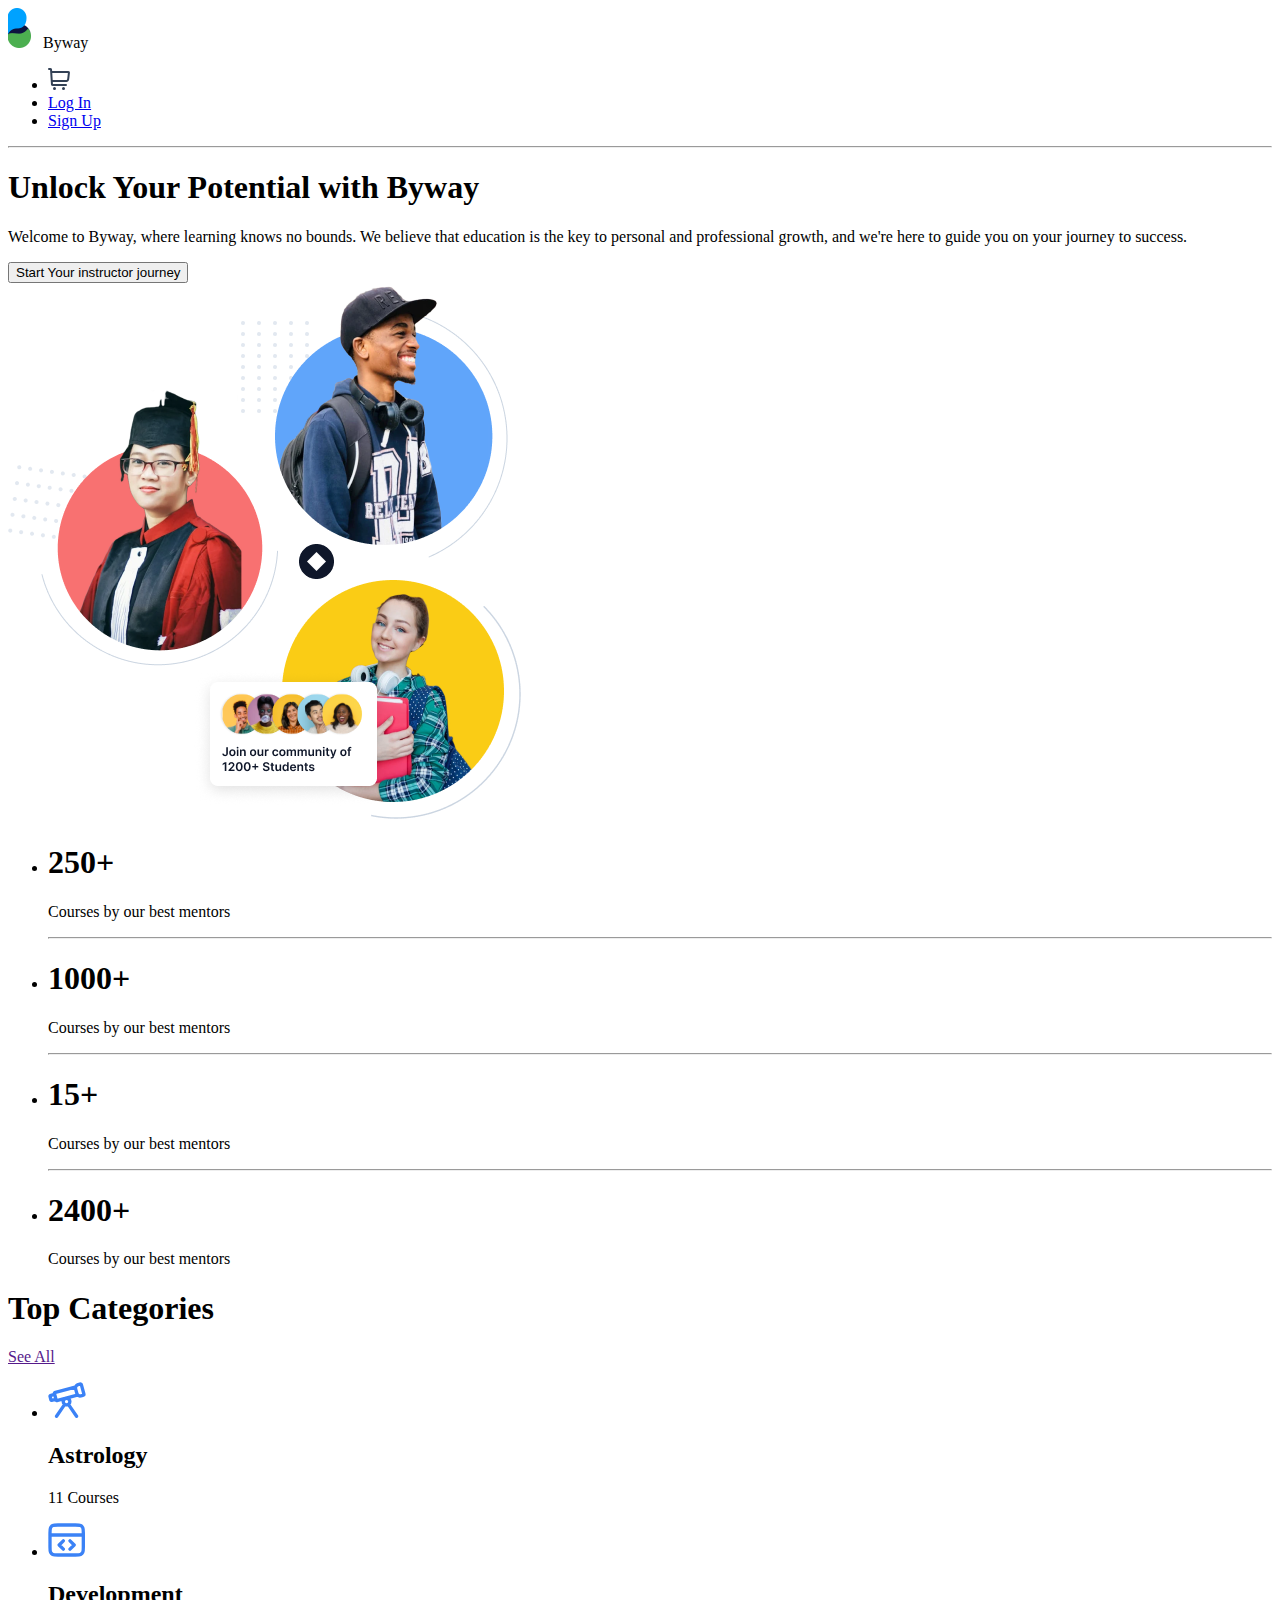
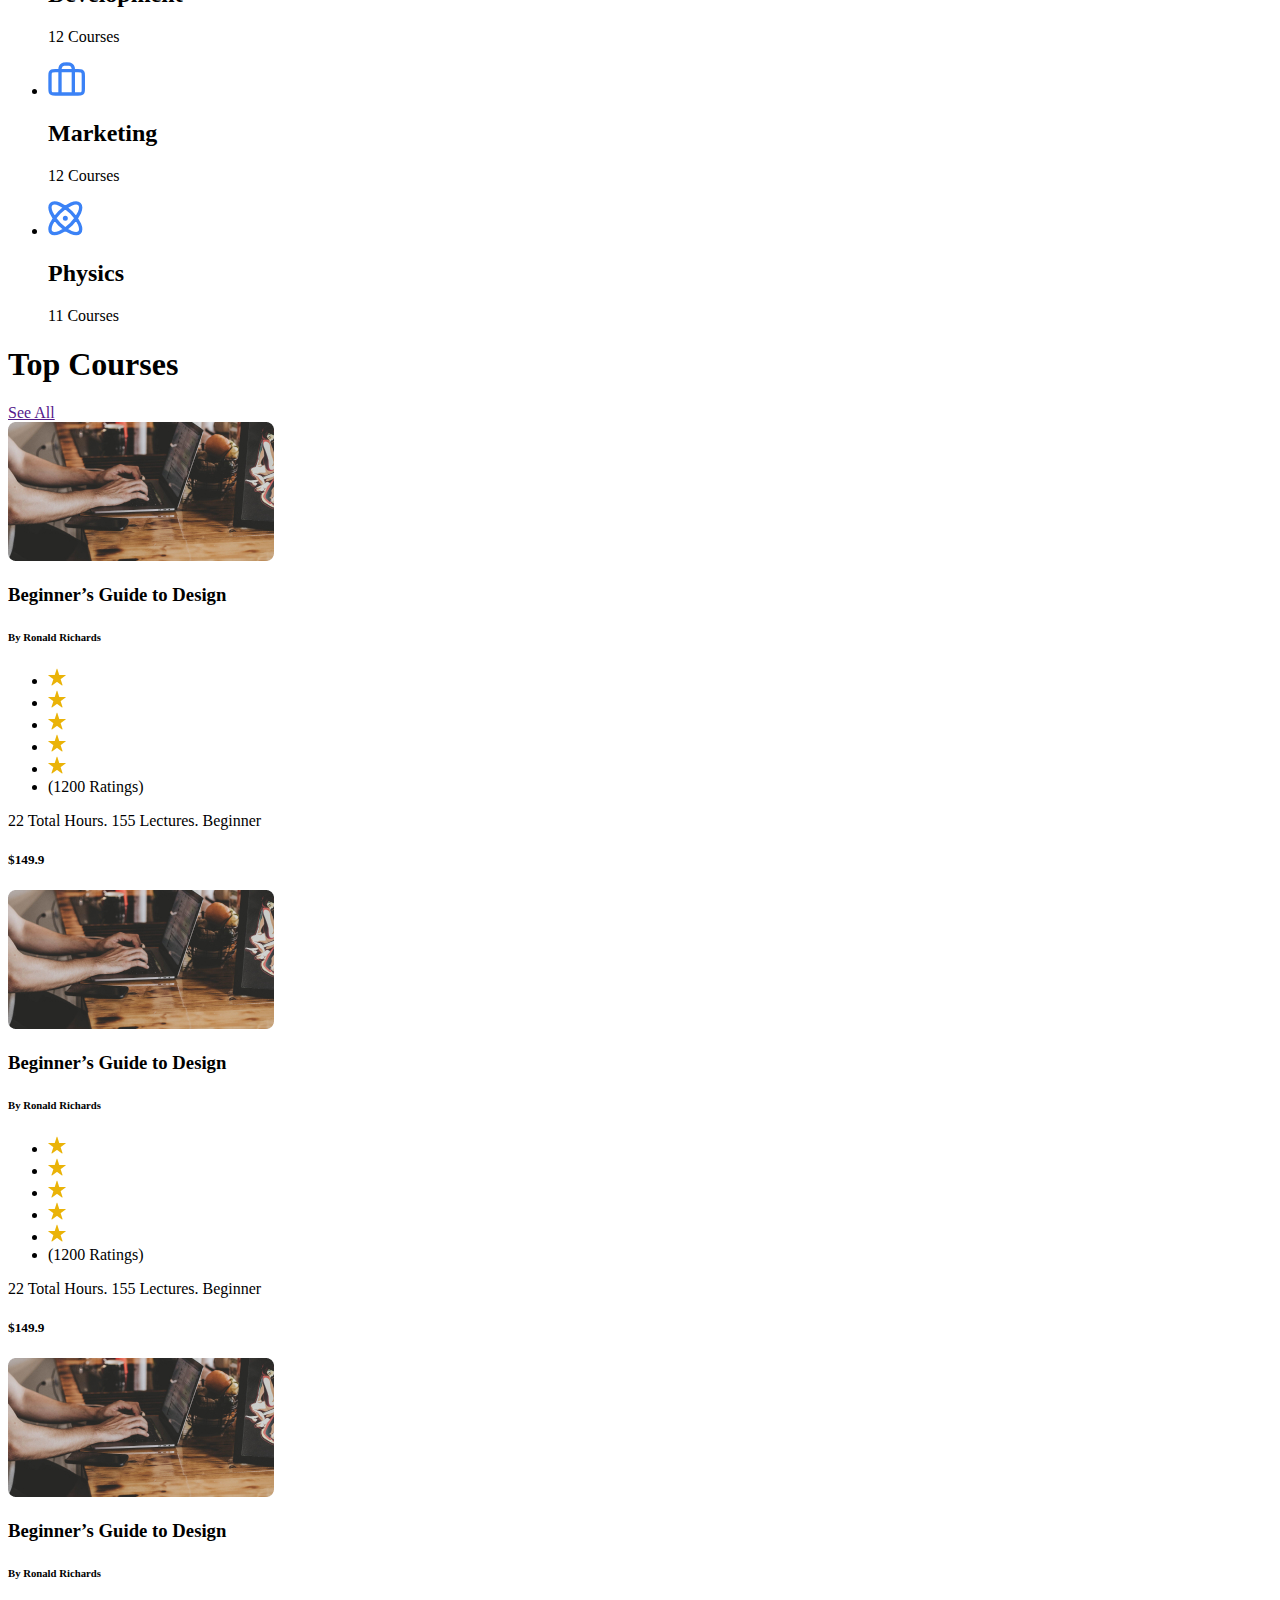
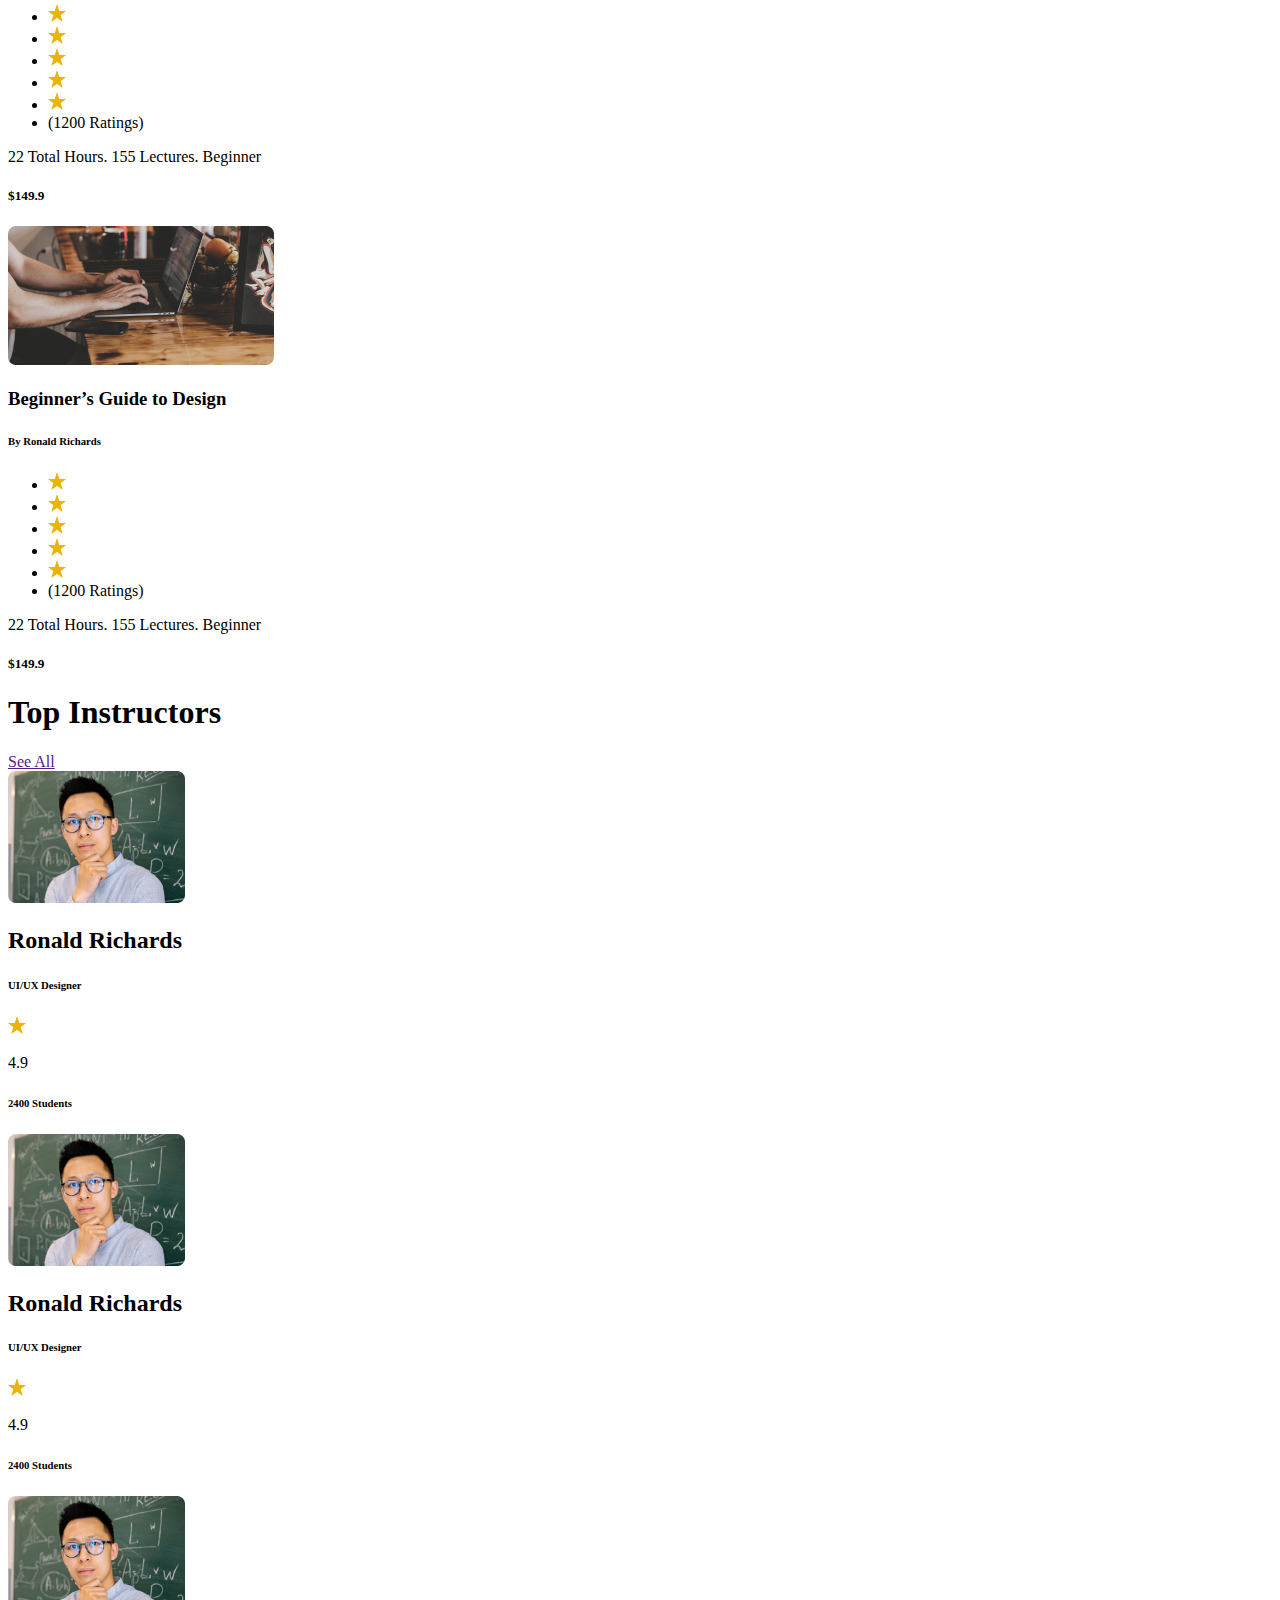
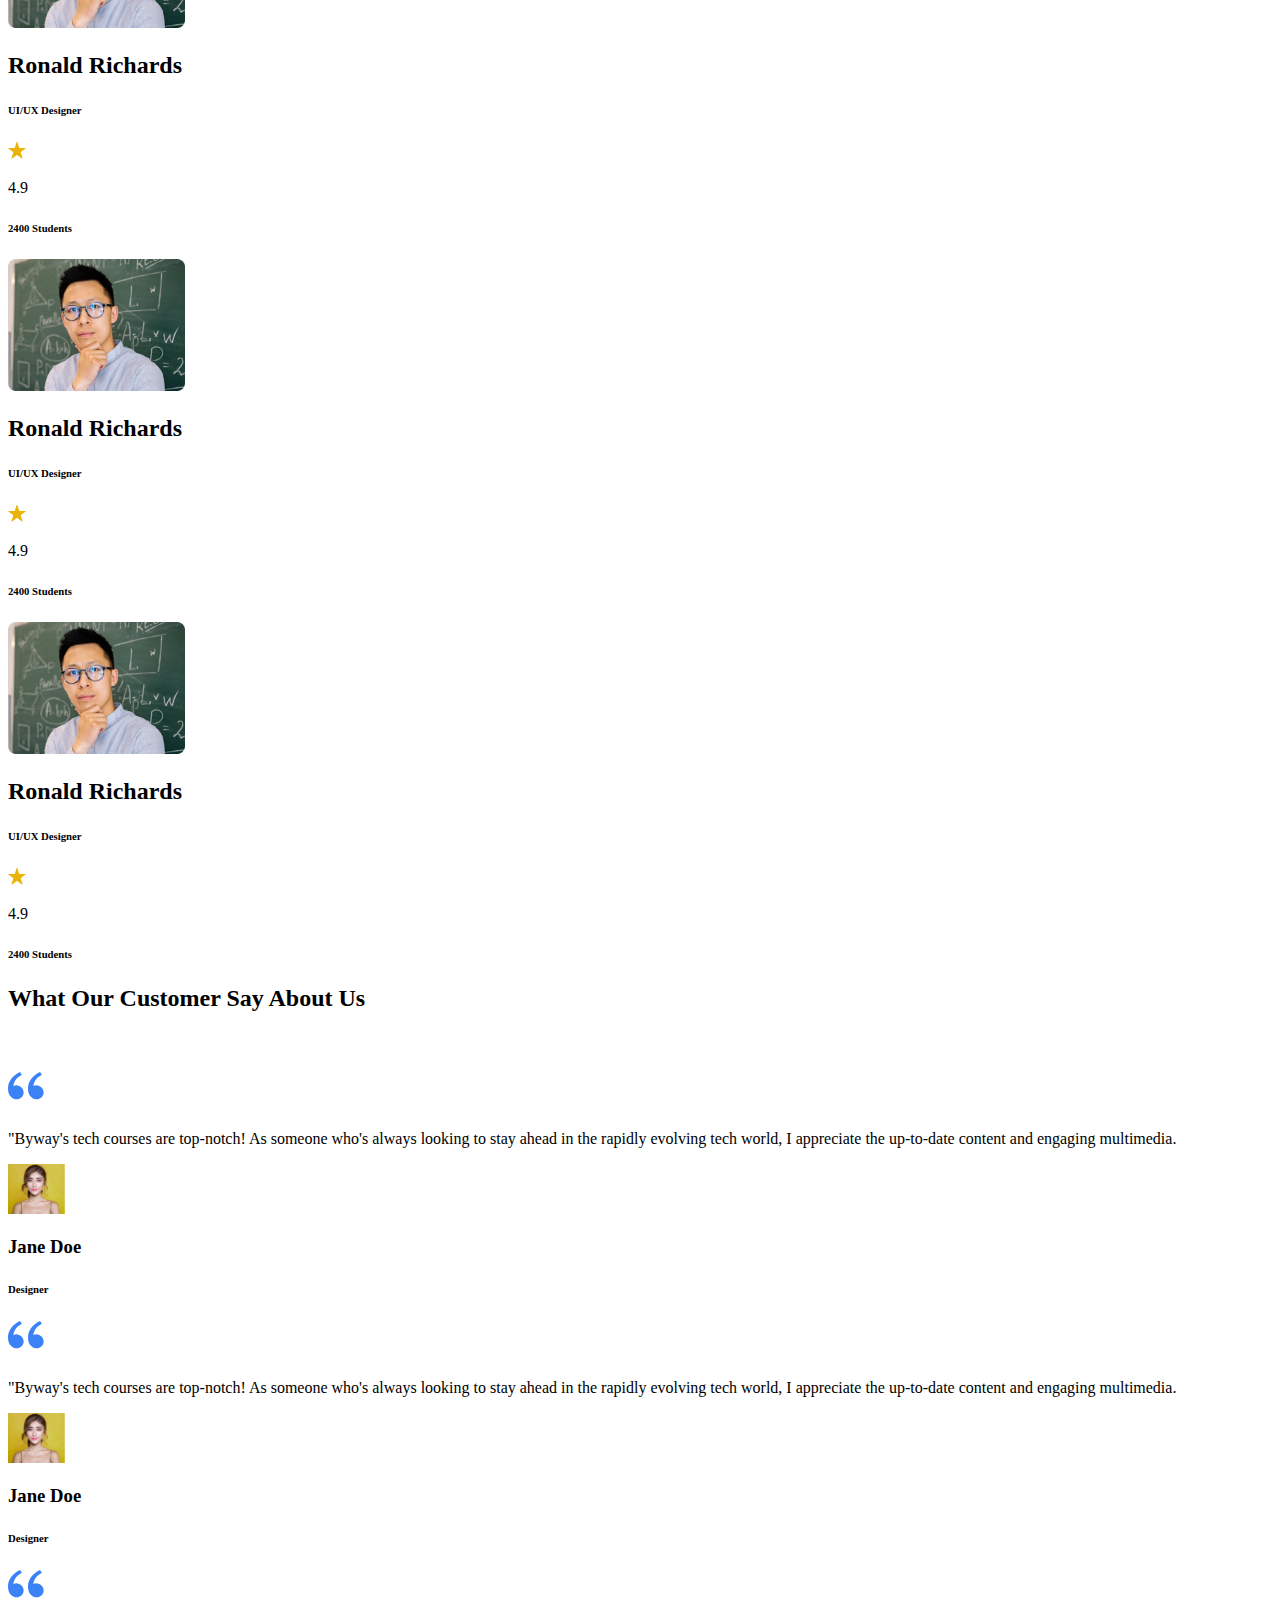
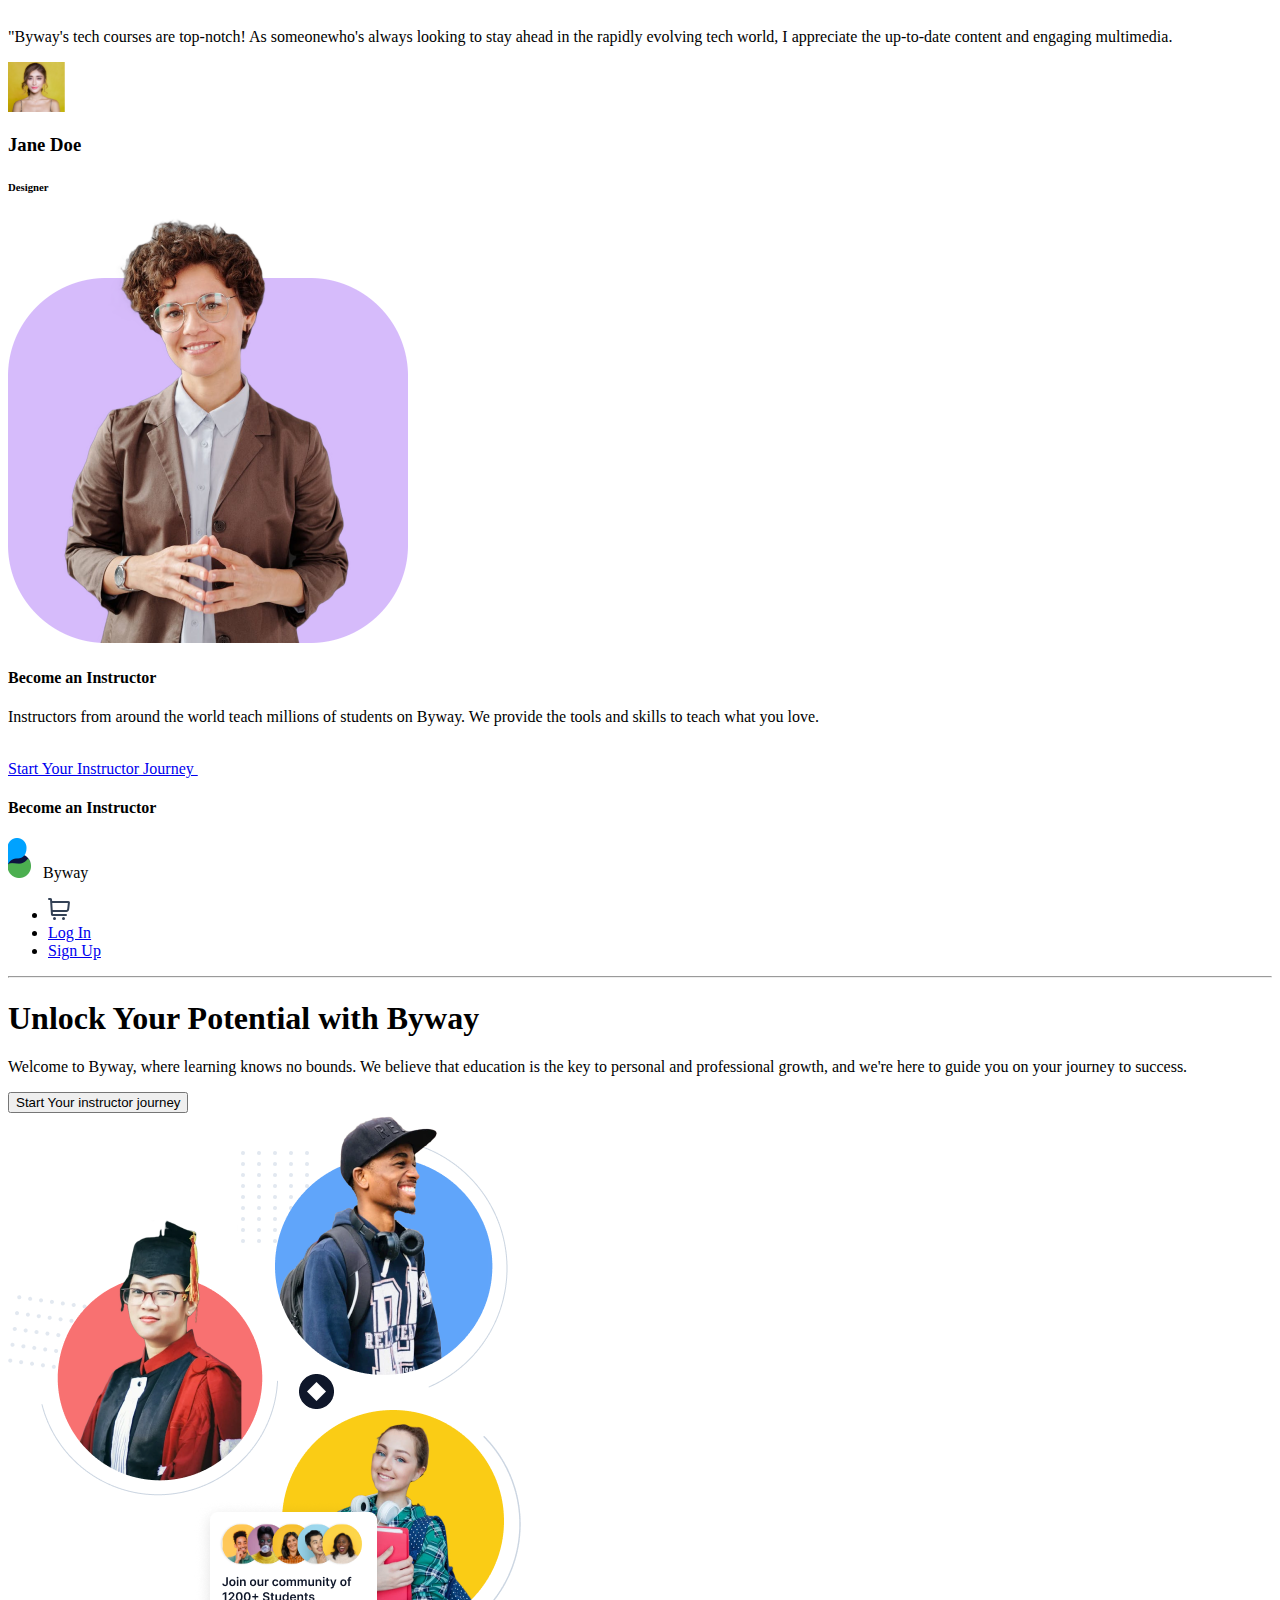
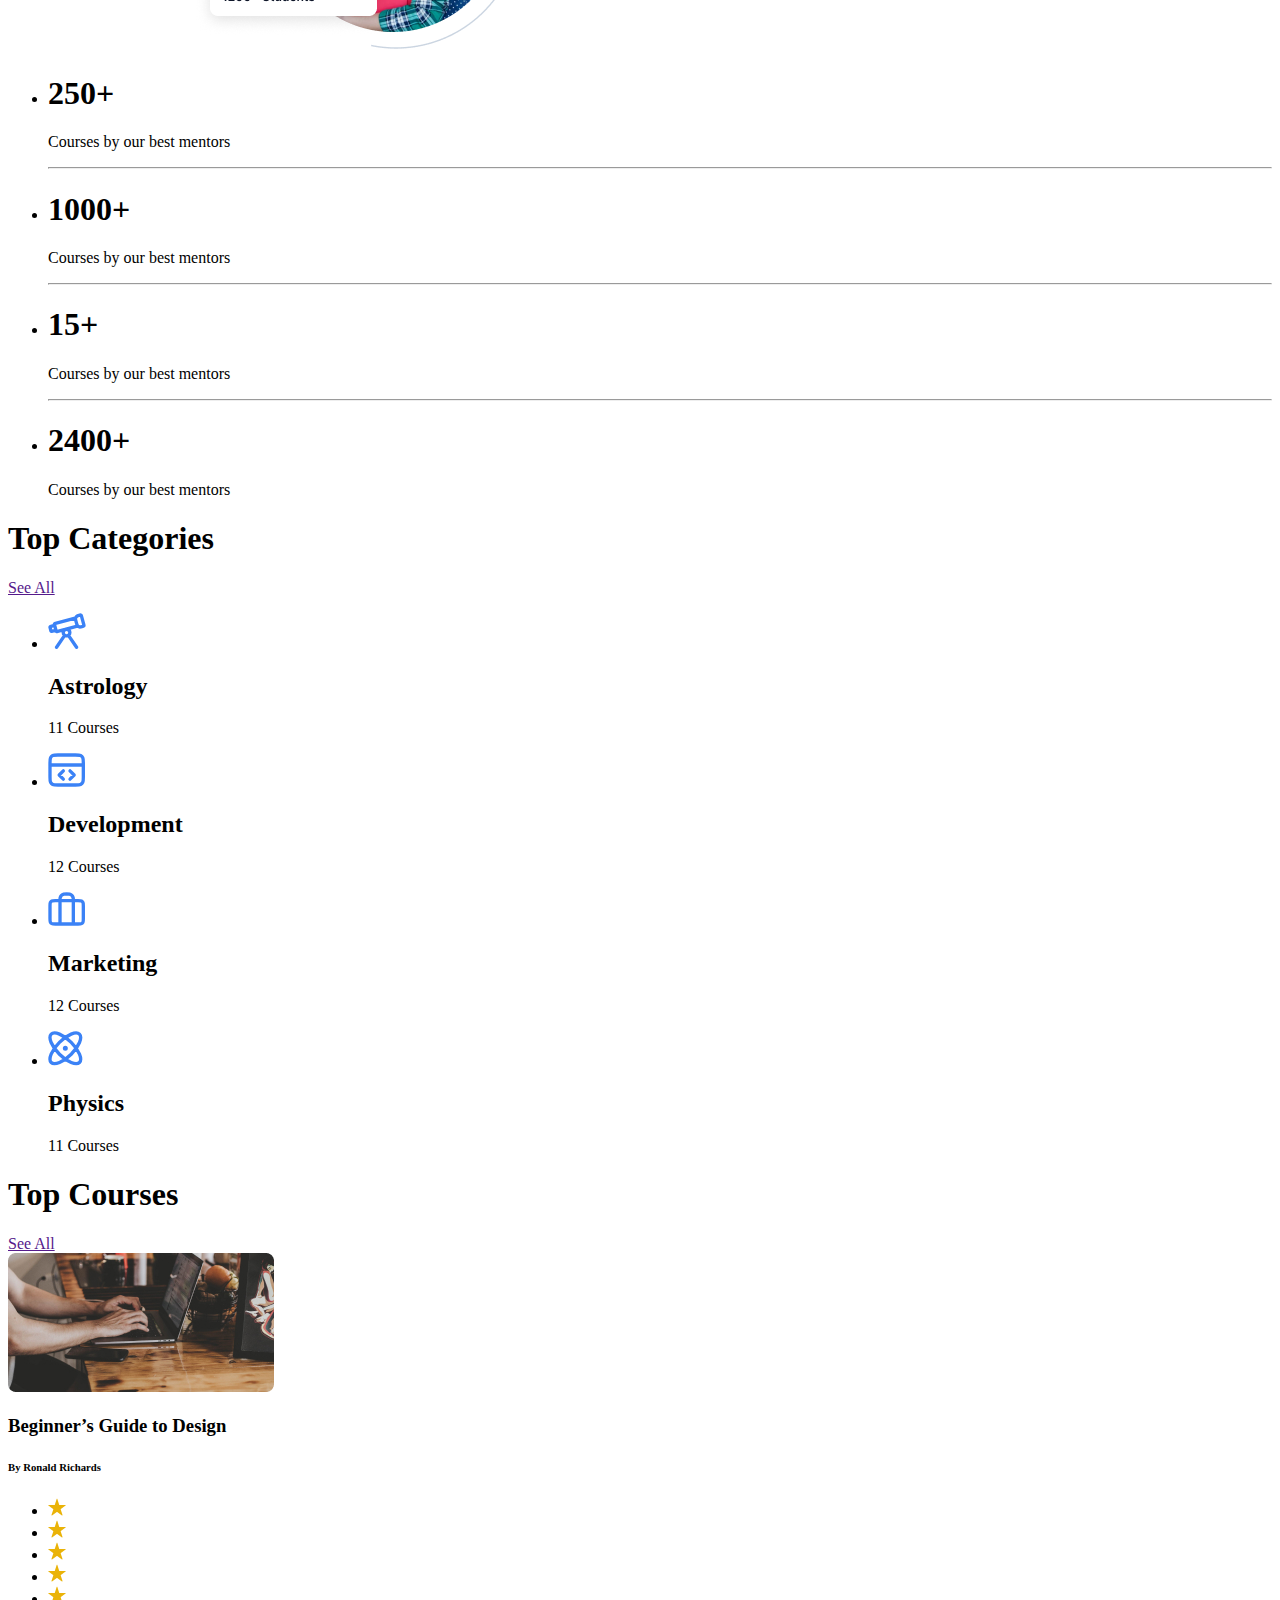
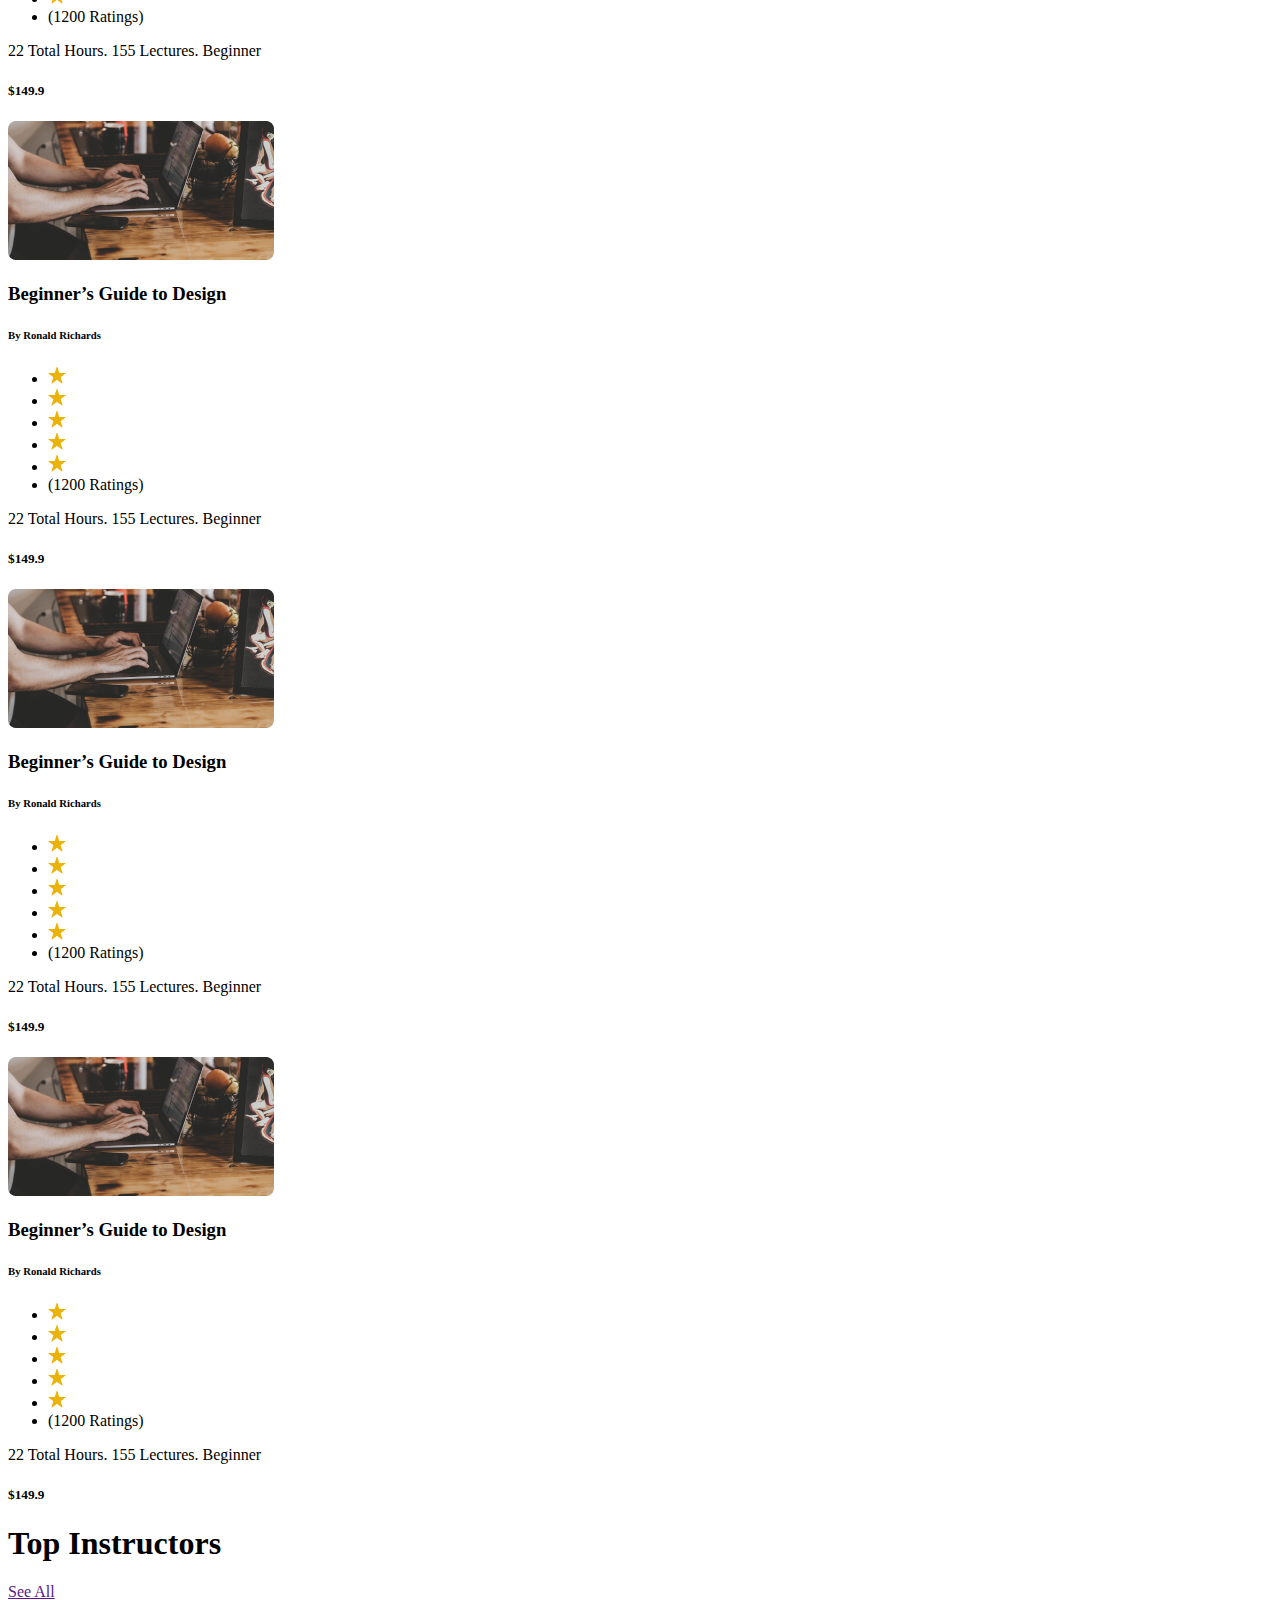
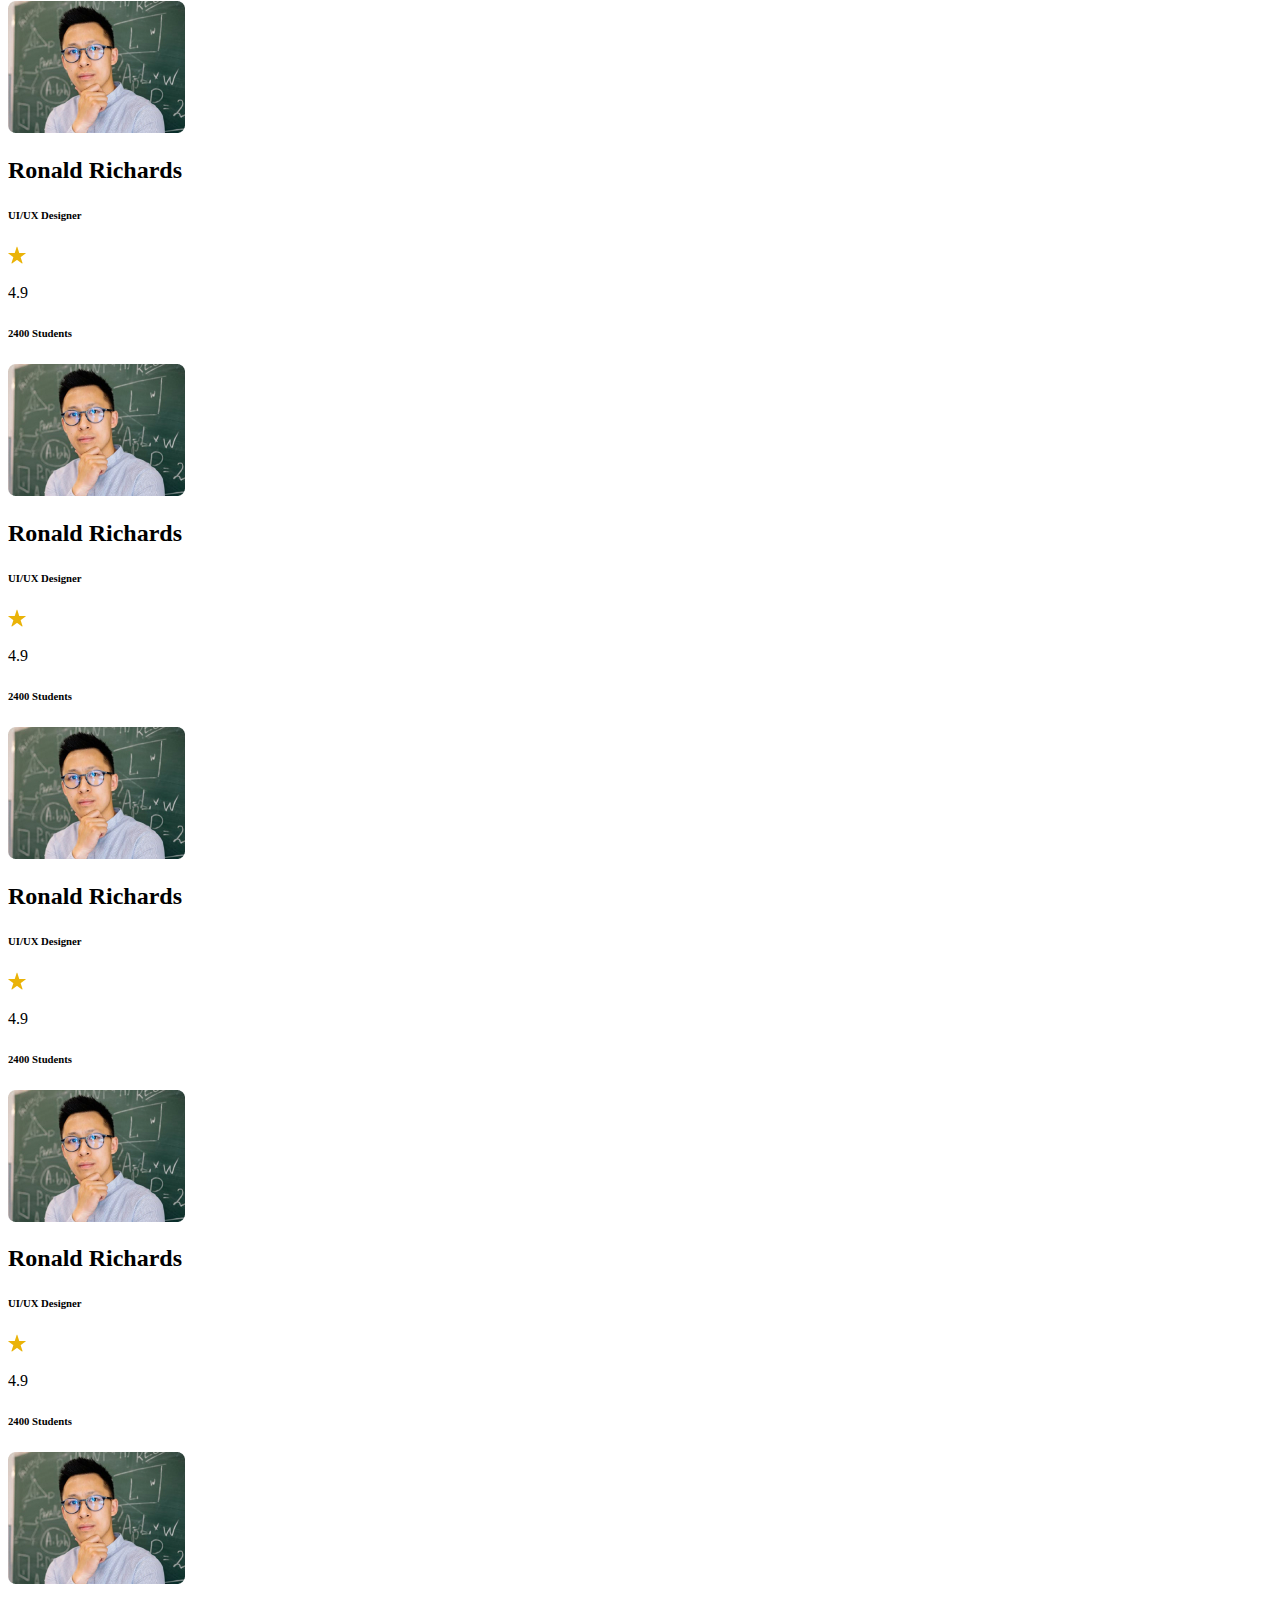
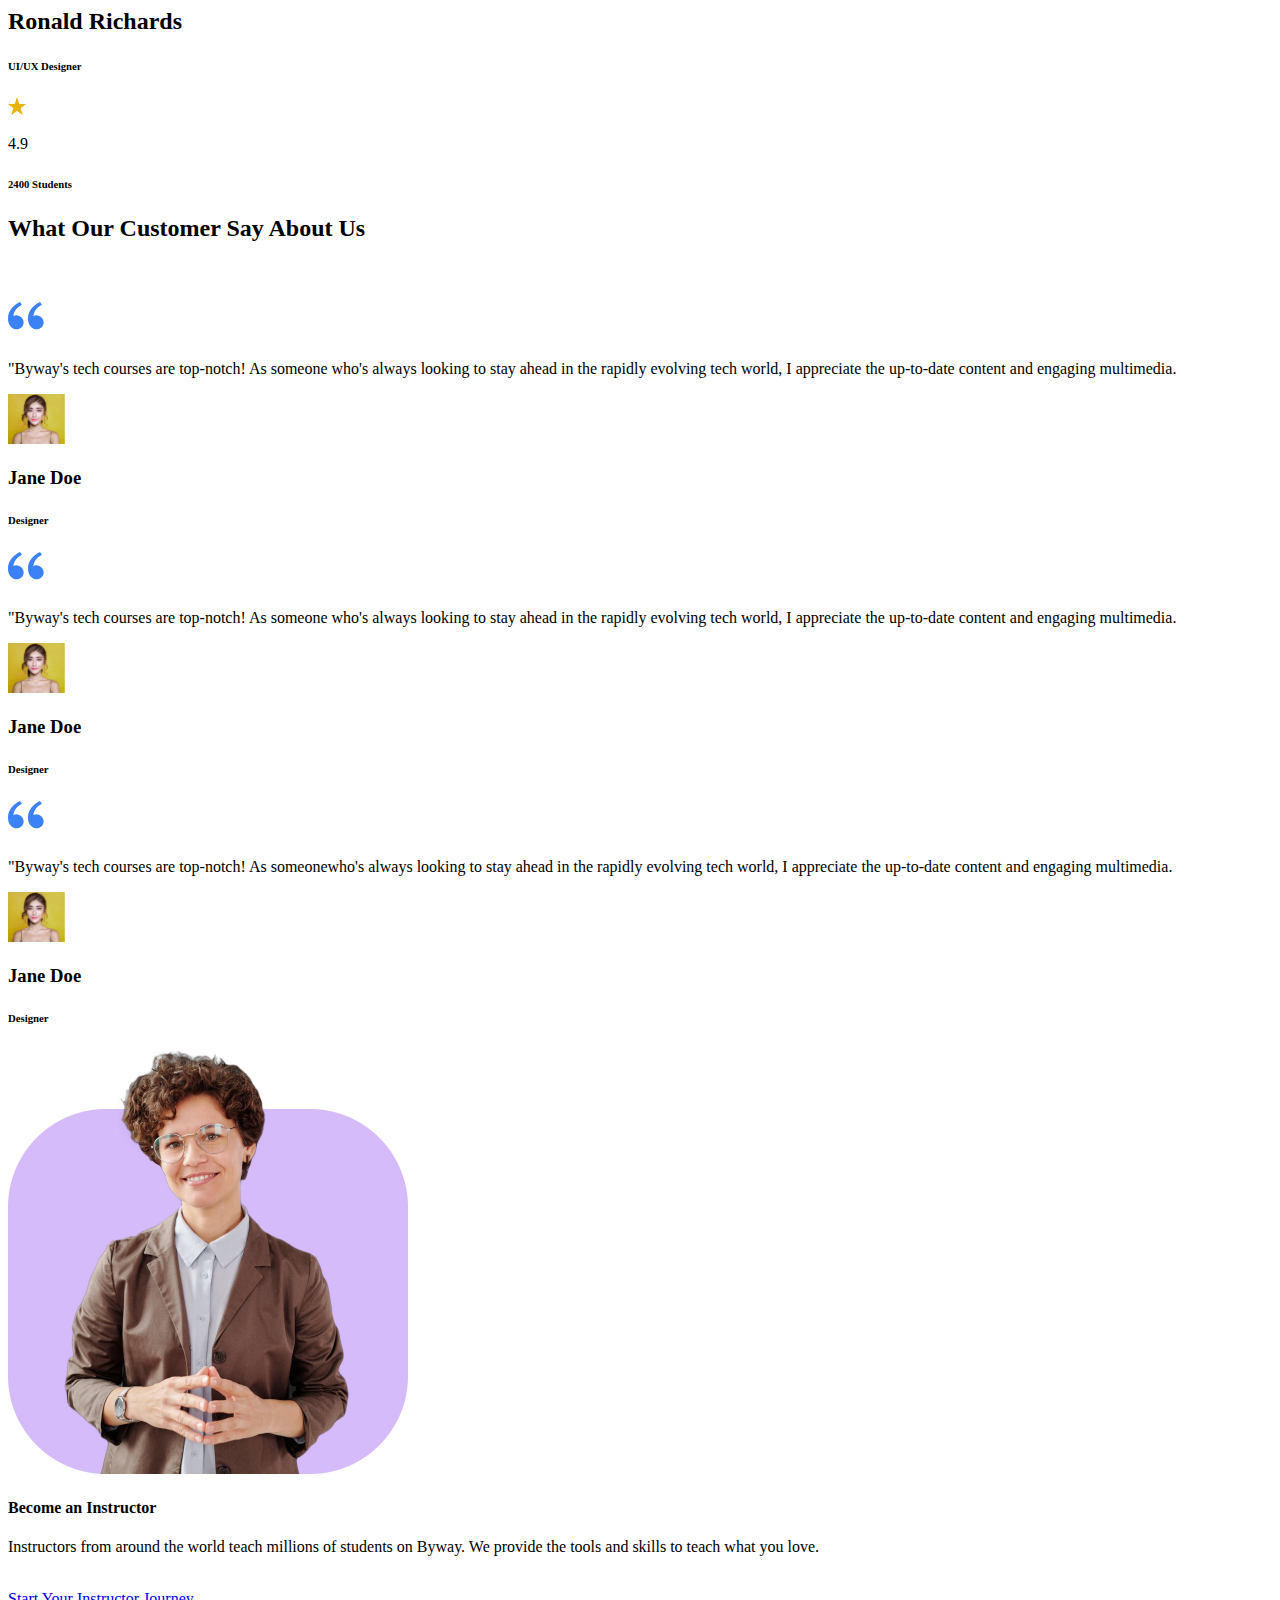
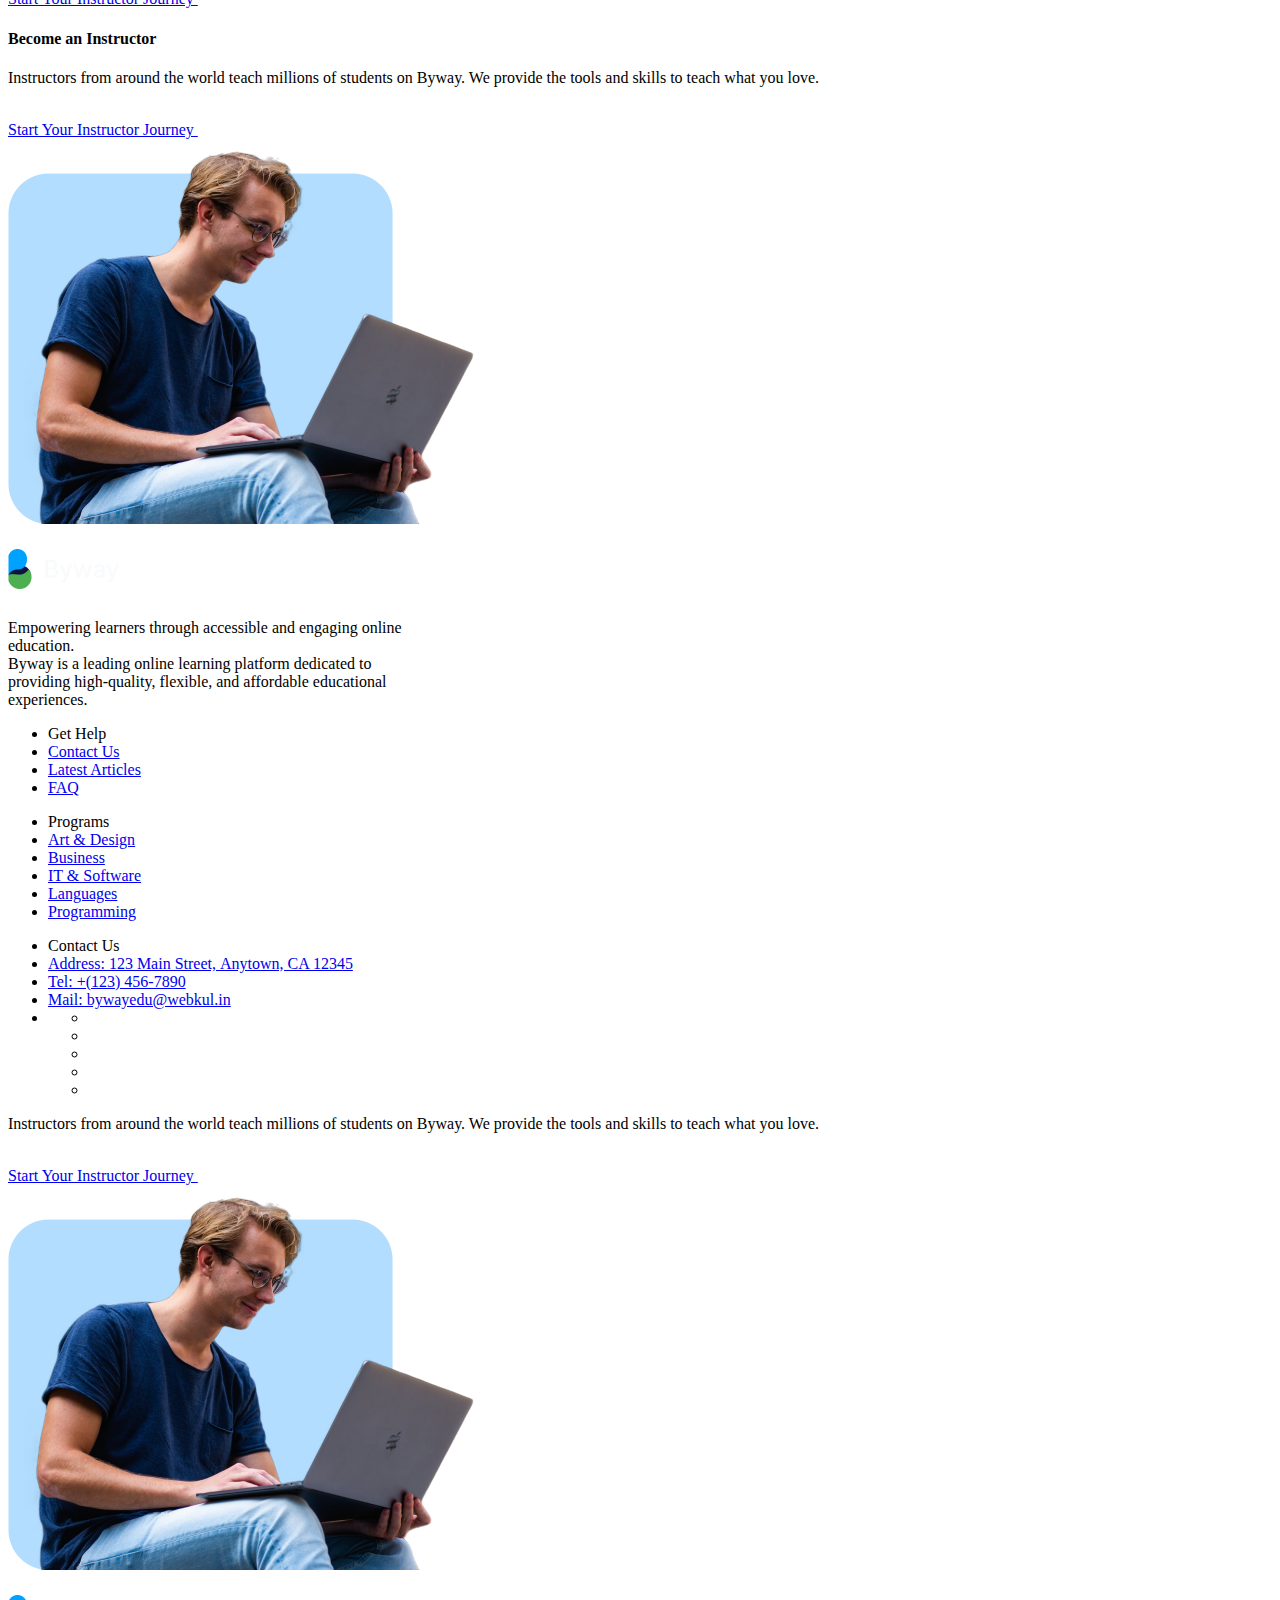
==== index.html @ 51221b6f "Project Created" ====
<!DOCTYPE html>
<html lang="en">
  <head>
    <meta charset="UTF-8" />
    <meta http-equiv="X-UA-Compatible" content="IE=edge" />
    <meta name="viewport" content="width=device-width, initial-scale=1.0" />
    <title>Byway</title>
    <link rel="stylesheet" href="css/style.css" />
    <link rel="stylesheet" href="stylesheet.css" />
    <link rel="icon" href="./images/logo.svg">
  </head>
  <body>
    <section id="main">
        <header id="header">
            <section class="wrapper">
                <div>
                    <div class="left">
                        <a href="#"><img src="images/logo.svg" alt="Logo"/></a>
                        <span>
                            Byway
                        </span>
                    </div>
                    <nav>
                        <ul>
                          <li><img src="images/cart.svg" alt="cart" /></li>
                          <li><a href="#">Log In</a></li>
                          <li><a href="#">Sign Up</a></li>
                        </ul>
                    </nav>
                </div>
            </section>
        </header>
        <hr class="line">
        <section id="spotlight">
            <div class="wrapper">
                <div class="spotlight-content">
                    <div class="spotlight-left">
                        <h1>Unlock Your Potential with Byway</h1>
                        <p>Welcome to Byway, where learning knows no bounds. We believe that education is the key to
                            personal and professional growth, and we're here to guide you on your journey to success.
                        </p>
                        <button class="spt-btn">Start Your instructor journey</button>
                    </div>
                    <div class="spotlight-right">
                        <div class="img-container">
                            <img src="images/spotlight.png" alt="image" />
                        </div>
                    </div>
                </div>
            </div>
        </section>
        <section id="status">
          <div class="status-content">
            <ul>
                <li>
                  <h1>250+</h1>
                  <p>Courses by our best mentors</p>
                </li>
                <hr class="statusline">
                <li>
                  <h1>1000+</h1>
                  <p>Courses by our best mentors</p>
                </li>
                <hr class="statusline">
                <li>
                  <h1>15+</h1>
                  <p>Courses by our best mentors</p>
                </li>
                <hr class="statusline">
                <li>
                  <h1>2400+</h1>
                  <p>Courses by our best mentors</p>
                </li>
              </ul>
          </div>
        </section>
        <section id="middle">
          <section class="wrapper">
            <div class="one">
              <h1>Top Categories</h1>
              <a href="">See All</a>
            </div>
            <div class="two">
              <ul>

                <li><img src="images/astrology.svg" alt="" /></li>
                <h2>Astrology</h2>
                <p>11 Courses</p>
              </ul>
              <ul>
                <li><img src="images/devlopment.svg" alt="" /></li>
                <h2>Development</h2>
                <p>12 Courses</p>
              </ul>
              <ul>
                <li><img src="images/marketing.svg" alt="" /></li>
                <h2>Marketing</h2>
                <p>12 Courses</p>
              </ul>
              <ul>
                <li><img src="images/physics.svg" alt="" /></li>
                <h2>Physics</h2>
                <p>11 Courses</p>
              </ul>
            </div>
          </section>
        </section>
        <section id="Courses">
          <section class="wrapper">
            <div class="one">
              <h1>Top Courses</h1>
              <a href="">See All</a>
            </div>
            <div class="container">
              <div class="box">
                <img src="images/bg.jpg" alt="" />
                <h3>Beginner’s Guide to Design</h3>
                <h6>By Ronald Richards</h6>
                <ul>
                  <li><img src="images/star.svg" alt="" /></li>
                  <li><img src="images/star.svg" alt="" /></li>
                  <li><img src="images/star.svg" alt="" /></li>
                  <li><img src="images/star.svg" alt="" /></li>
                  <li><img src="images/star.svg" alt="" /></li>
                  <li class="li-text">(1200 Ratings)</li>
                </ul>
                <p>22 Total Hours. 155 Lectures. Beginner</p>
                <h5>$149.9</h5>
              </div>
              <div class="box">
                <img src="images/bg.jpg" alt="" />
                <h3>Beginner’s Guide to Design</h3>
                <h6>By Ronald Richards</h6>
                <ul>
                  <li><img src="images/star.svg" alt="" /></li>
                  <li><img src="images/star.svg" alt="" /></li>
                  <li><img src="images/star.svg" alt="" /></li>
                  <li><img src="images/star.svg" alt="" /></li>
                  <li><img src="images/star.svg" alt="" /></li>
                  <li class="li-text">(1200 Ratings)</li>
                </ul>
                <p>22 Total Hours. 155 Lectures. Beginner</p>
                <h5>$149.9</h5>
              </div>
              <div class="box">
                <img src="images/bg.jpg" alt="" />
                <h3>Beginner’s Guide to Design</h3>
                <h6>By Ronald Richards</h6>
                <ul>
                  <li><img src="images/star.svg" alt="" /></li>
                  <li><img src="images/star.svg" alt="" /></li>
                  <li><img src="images/star.svg" alt="" /></li>
                  <li><img src="images/star.svg" alt="" /></li>
                  <li><img src="images/star.svg" alt="" /></li>
                  <li class="li-text">(1200 Ratings)</li>
                </ul>
                <p>22 Total Hours. 155 Lectures. Beginner</p>
                <h5>$149.9</h5>
              </div>
              <div class="box">
                <img src="images/bg.jpg" alt="" />
                <h3>Beginner’s Guide to Design</h3>
                <h6>By Ronald Richards</h6>
                <ul>
                  <li><img src="images/star.svg" alt="" /></li>
                  <li><img src="images/star.svg" alt="" /></li>
                  <li><img src="images/star.svg" alt="" /></li>
                  <li><img src="images/star.svg" alt="" /></li>
                  <li><img src="images/star.svg" alt="" /></li>
                  <li class="li-text">(1200 Ratings)</li>
                </ul>
                <p>22 Total Hours. 155 Lectures. Beginner</p>
                <h5>$149.9</h5>
              </div>
            </div>
          </section>
        </section>
        <section id="Instructors">
          <section class="wrapper">
            <div class="one">
              <h1>Top Instructors</h1>
              <a href="">See All</a>
            </div>
            <div class="container">
              <div class="box">
                <div class="imgbox">
                    <img src="images/model-5.jpg" alt="" />
                </div>
                <h2>Ronald Richards</h2>
                <h6>UI/UX Designer</h6>
                <span></span>
                <div class="star">
                  <img src="images/star.svg" alt="Star" />
                  <p>4.9</p>
                  <h6>2400 Students</h6>
                </div>
              </div>
              <div class="box">
                <div class="imgbox">
                    <img src="images/model-5.jpg" alt="" />
                </div>
                <h2>Ronald Richards</h2>
                <h6>UI/UX Designer</h6>
                <span></span>
                <div class="star">
                  <img src="images/star.svg" alt="Star" />
                  <p>4.9</p>
                  <h6>2400 Students</h6>
                </div>
              </div>
              <div class="box">
                <div class="imgbox">
                    <img src="images/model-5.jpg" alt="" />
                </div>
                <h2>Ronald Richards</h2>
                <h6>UI/UX Designer</h6>
                <span></span>
                <div class="star">
                  <img src="images/star.svg" alt="Star" />
                  <p>4.9</p>
                  <h6>2400 Students</h6>
                </div>
              </div>
              <div class="box">
                <div class="imgbox">
                    <img src="images/model-5.jpg" alt="" />
                </div>
                <h2>Ronald Richards</h2>
                <h6>UI/UX Designer</h6>
                <span></span>
                <div class="star">
                  <img src="images/star.svg" alt="Star" />
                  <p>4.9</p>
                  <h6>2400 Students</h6>
                </div>
              </div>
              <div class="box">
                <div class="imgbox">
                    <img src="images/model-5.jpg" alt="" />
                </div>
                <h2>Ronald Richards</h2>
                <h6>UI/UX Designer</h6>
                <span></span>
                <div class="star">
                  <img src="images/star.svg" alt="Star" />
                  <p>4.9</p>
                  <h6>2400 Students</h6>
                </div>
              </div>
            </div>
          </section>
        </section>
        <section id="Customer">
            <section class="wrapper">
                    <div class="top">
                    <div class="left">
                      <h2>
                        What Our Customer Say
                        About Us
                      </h2>
                    </div>
                    <div class="right">
                      <a href="#"><img src="images/short-arrow-left.svg" alt="" /></a>
                      <a href="#"
                        ><img class="left" src="images/short-arrow-right.svg" alt=""
                      /></a>
                    </div>
                  </div>
                  <div class="container">
                    <div class="box">
                      <h1><img src="images/quotes.svg" alt="" /></h1>
                      <p>
                        "Byway's tech courses are top-notch! As someone who's always
                        looking to stay ahead in the rapidly evolving tech world, I
                        appreciate the up-to-date content and engaging multimedia.
                      </p>
                      <div class="classbox">
                        <div class="img_container">
                            <img src="images/span-7.svg" alt="" />
                          </div>
                          <h3>Jane Doe</h3>
                          <h6>Designer</h6>
                      </div>
                    </div>
                    <div class="box">
                      <h1><img src="images/quotes.svg" alt="" /></h1>
                      <p>
                        "Byway's tech courses are top-notch! As someone who's always
                        looking to stay ahead in the rapidly evolving tech world, I
                        appreciate the up-to-date content and engaging multimedia.
                      </p>
                      <div class="classbox">
                        <div class="img_container">
                            <img src="images/span-7.svg" alt="" />
                          </div>
                          <h3>Jane Doe</h3>
                          <h6>Designer</h6>
                      </div>
                    </div>
                    <div class="box">
                      <h1><img src="images/quotes.svg" alt="" /></h1>
                      <p>
                        "Byway's tech courses are top-notch! As someonewho's always
                        looking to stay ahead in the rapidly evolving tech world, I
                        appreciate the up-to-date content and engaging multimedia.
                      </p>
                      <div class="classbox">
                        <div class="img_container">
                            <img src="images/span-7.svg" alt="" />
                          </div>
                          <h3>Jane Doe</h3>
                          <h6>Designer</h6>
                      </div>
                    </div>
                  </div>
                </section>
        </section>
        <section id="last">
          <secction class="wrapper">
            <div class="container">
              <div class="left">
                <div class="img-container">
                  <img src="images/image 10.png" alt="" />
                </div>
                <div class="box-2">
                  <h4>Become an Instructor</h4>
                  <p>
                    Instructors from around the world teach millions of students
                    on Byway. We provide the tools and skills to teach what you
                    love.
                  </p>
                  <br />
                  <a href="#"
                    >Start Your Instructor Journey
                    <img class="img" src="images/arrow-right.svg" alt=""
                  /></a>
                </div>
              </div>
              <div class="right">
                <div class="box-2">
                  <h4>Become an Instructor</h4>
                  <p><!DOCTYPE html>
                    <html lang="en">
                      <head>
                        <meta charset="UTF-8" />
                        <meta http-equiv="X-UA-Compatible" content="IE=edge" />
                        <meta name="viewport" content="width=device-width, initial-scale=1.0" />
                        <title>Byway</title>
                        <link rel="stylesheet" href="css/style.css" />
                        <link rel="stylesheet" href="stylesheet.css" />
                        <link rel="icon" href="./images/logo.svg">
                      </head>
                      <body>
                        <section id="main">
                            <header id="header">
                                <section class="wrapper">
                                    <div>
                                        <div class="left">
                                            <a href="#"><img src="images/logo.svg" alt="Logo"/></a>
                                            <span>
                                                Byway
                                            </span>
                                        </div>
                                        <nav>
                                            <ul>
                                              <li><img src="images/cart.svg" alt="cart" /></li>
                                              <li><a href="#">Log In</a></li>
                                              <li><a href="#">Sign Up</a></li>
                                            </ul>
                                        </nav>
                                    </div>
                                </section>
                            </header>
                            <hr class="line">
                            <section id="spotlight">
                                <div class="wrapper">
                                    <div class="spotlight-content">
                                        <div class="spotlight-left">
                                            <h1>Unlock Your Potential with Byway</h1>
                                            <p>Welcome to Byway, where learning knows no bounds. We believe that education is the key to
                                                personal and professional growth, and we're here to guide you on your journey to success.
                                            </p>
                                            <button class="spt-btn">Start Your instructor journey</button>
                                        </div>
                                        <div class="spotlight-right">
                                            <div class="img-container">
                                                <img src="images/spotlight.png" alt="image" />
                                            </div>
                                        </div>
                                    </div>
                                </div>
                            </section>
                            <section id="status">
                              <div class="status-content">
                                <ul>
                                    <li>
                                      <h1>250+</h1>
                                      <p>Courses by our best mentors</p>
                                    </li>
                                    <hr class="statusline">
                                    <li>
                                      <h1>1000+</h1>
                                      <p>Courses by our best mentors</p>
                                    </li>
                                    <hr class="statusline">
                                    <li>
                                      <h1>15+</h1>
                                      <p>Courses by our best mentors</p>
                                    </li>
                                    <hr class="statusline">
                                    <li>
                                      <h1>2400+</h1>
                                      <p>Courses by our best mentors</p>
                                    </li>
                                  </ul>
                              </div>
                            </section>
                            <section id="middle">
                              <section class="wrapper">
                                <div class="one">
                                  <h1>Top Categories</h1>
                                  <a href="">See All</a>
                                </div>
                                <div class="two">
                                  <ul>
                                    <li><img src="images/astrology.svg" alt="" /></li>
                                    <h2>Astrology</h2>
                                    <p>11 Courses</p>
                                  </ul>
                                  <ul>
                                    <li><img src="images/devlopment.svg" alt="" /></li>
                                    <h2>Development</h2>
                                    <p>12 Courses</p>
                                  </ul>
                                  <ul>
                                    <li><img src="images/marketing.svg" alt="" /></li>
                                    <h2>Marketing</h2>
                                    <p>12 Courses</p>
                                  </ul>
                                  <ul>
                                    <li><img src="images/physics.svg" alt="" /></li>
                                    <h2>Physics</h2>
                                    <p>11 Courses</p>
                                  </ul>
                                </div>
                              </section>
                            </section>
                            <section id="Courses">
                              <section class="wrapper">
                                <div class="one">
                                  <h1>Top Courses</h1>
                                  <a href="">See All</a>
                                </div>
                                <div class="container">
                                  <div class="box">
                                    <img src="images/bg.jpg" alt="" />
                                    <h3>Beginner’s Guide to Design</h3>
                                    <h6>By Ronald Richards</h6>
                                    <ul>
                                      <li><img src="images/star.svg" alt="" /></li>
                                      <li><img src="images/star.svg" alt="" /></li>
                                      <li><img src="images/star.svg" alt="" /></li>
                                      <li><img src="images/star.svg" alt="" /></li>
                                      <li><img src="images/star.svg" alt="" /></li>
                                      <li class="li-text">(1200 Ratings)</li>
                                    </ul>
                                    <p>22 Total Hours. 155 Lectures. Beginner</p>
                                    <h5>$149.9</h5>
                                  </div>
                                  <div class="box">
                                    <img src="images/bg.jpg" alt="" />
                                    <h3>Beginner’s Guide to Design</h3>
                                    <h6>By Ronald Richards</h6>
                                    <ul>
                                      <li><img src="images/star.svg" alt="" /></li>
                                      <li><img src="images/star.svg" alt="" /></li>
                                      <li><img src="images/star.svg" alt="" /></li>
                                      <li><img src="images/star.svg" alt="" /></li>
                                      <li><img src="images/star.svg" alt="" /></li>
                                      <li class="li-text">(1200 Ratings)</li>
                                    </ul>
                                    <p>22 Total Hours. 155 Lectures. Beginner</p>
                                    <h5>$149.9</h5>
                                  </div>
                                  <div class="box">
                                    <img src="images/bg.jpg" alt="" />
                                    <h3>Beginner’s Guide to Design</h3>
                                    <h6>By Ronald Richards</h6>
                                    <ul>
                                      <li><img src="images/star.svg" alt="" /></li>
                                      <li><img src="images/star.svg" alt="" /></li>
                                      <li><img src="images/star.svg" alt="" /></li>
                                      <li><img src="images/star.svg" alt="" /></li>
                                      <li><img src="images/star.svg" alt="" /></li>
                                      <li class="li-text">(1200 Ratings)</li>
                                    </ul>
                                    <p>22 Total Hours. 155 Lectures. Beginner</p>
                                    <h5>$149.9</h5>
                                  </div>
                                  <div class="box">
                                    <img src="images/bg.jpg" alt="" />
                                    <h3>Beginner’s Guide to Design</h3>
                                    <h6>By Ronald Richards</h6>
                                    <ul>
                                      <li><img src="images/star.svg" alt="" /></li>
                                      <li><img src="images/star.svg" alt="" /></li>
                                      <li><img src="images/star.svg" alt="" /></li>
                                      <li><img src="images/star.svg" alt="" /></li>
                                      <li><img src="images/star.svg" alt="" /></li>
                                      <li class="li-text">(1200 Ratings)</li>
                                    </ul>
                                    <p>22 Total Hours. 155 Lectures. Beginner</p>
                                    <h5>$149.9</h5>
                                  </div>
                                </div>
                              </section>
                            </section>
                            <section id="Instructors">
                              <section class="wrapper">
                                <div class="one">
                                  <h1>Top Instructors</h1>
                                  <a href="">See All</a>
                                </div>
                                <div class="container">
                                  <div class="box">
                                    <div class="imgbox">
                                        <img src="images/model-5.jpg" alt="" />
                                    </div>
                                    <h2>Ronald Richards</h2>
                                    <h6>UI/UX Designer</h6>
                                    <span></span>
                                    <div class="star">
                                      <img src="images/star.svg" alt="Star" />
                                      <p>4.9</p>
                                      <h6>2400 Students</h6>
                                    </div>
                                  </div>
                                  <div class="box">
                                    <div class="imgbox">
                                        <img src="images/model-5.jpg" alt="" />
                                    </div>
                                    <h2>Ronald Richards</h2>
                                    <h6>UI/UX Designer</h6>
                                    <span></span>
                                    <div class="star">
                                      <img src="images/star.svg" alt="Star" />
                                      <p>4.9</p>
                                      <h6>2400 Students</h6>
                                    </div>
                                  </div>
                                  <div class="box">
                                    <div class="imgbox">
                                        <img src="images/model-5.jpg" alt="" />
                                    </div>
                                    <h2>Ronald Richards</h2>
                                    <h6>UI/UX Designer</h6>
                                    <span></span>
                                    <div class="star">
                                      <img src="images/star.svg" alt="Star" />
                                      <p>4.9</p>
                                      <h6>2400 Students</h6>
                                    </div>
                                  </div>
                                  <div class="box">
                                    <div class="imgbox">
                                        <img src="images/model-5.jpg" alt="" />
                                    </div>
                                    <h2>Ronald Richards</h2>
                                    <h6>UI/UX Designer</h6>
                                    <span></span>
                                    <div class="star">
                                      <img src="images/star.svg" alt="Star" />
                                      <p>4.9</p>
                                      <h6>2400 Students</h6>
                                    </div>
                                  </div>
                                  <div class="box">
                                    <div class="imgbox">
                                        <img src="images/model-5.jpg" alt="" />
                                    </div>
                                    <h2>Ronald Richards</h2>
                                    <h6>UI/UX Designer</h6>
                                    <span></span>
                                    <div class="star">
                                      <img src="images/star.svg" alt="Star" />
                                      <p>4.9</p>
                                      <h6>2400 Students</h6>
                                    </div>
                                  </div>
                                </div>
                              </section>
                            </section>
                            <section id="Customer">
                                <section class="wrapper">
                                        <div class="top">
                                        <div class="left">
                                          <h2>
                                            What Our Customer Say
                                            About Us
                                          </h2>
                                        </div>
                                        <div class="right">
                                          <a href="#"><img src="images/short-arrow-left.svg" alt="" /></a>
                                          <a href="#"
                                            ><img class="left" src="images/short-arrow-right.svg" alt=""
                                          /></a>
                                        </div>
                                      </div>
                                      <div class="container">
                                        <div class="box">
                                          <h1><img src="images/quotes.svg" alt="" /></h1>
                                          <p>
                                            "Byway's tech courses are top-notch! As someone who's always
                                            looking to stay ahead in the rapidly evolving tech world, I
                                            appreciate the up-to-date content and engaging multimedia.
                                          </p>
                                          <div class="classbox">
                                            <div class="img_container">
                                                <img src="images/span-7.svg" alt="" />
                                              </div>
                                              <h3>Jane Doe</h3>
                                              <h6>Designer</h6>
                                          </div>
                                        </div>
                                        <div class="box">
                                          <h1><img src="images/quotes.svg" alt="" /></h1>
                                          <p>
                                            "Byway's tech courses are top-notch! As someone who's always
                                            looking to stay ahead in the rapidly evolving tech world, I
                                            appreciate the up-to-date content and engaging multimedia.
                                          </p>
                                          <div class="classbox">
                                            <div class="img_container">
                                                <img src="images/span-7.svg" alt="" />
                                              </div>
                                              <h3>Jane Doe</h3>
                                              <h6>Designer</h6>
                                          </div>
                                        </div>
                                        <div class="box">
                                          <h1><img src="images/quotes.svg" alt="" /></h1>
                                          <p>
                                            "Byway's tech courses are top-notch! As someonewho's always
                                            looking to stay ahead in the rapidly evolving tech world, I
                                            appreciate the up-to-date content and engaging multimedia.
                                          </p>
                                          <div class="classbox">
                                            <div class="img_container">
                                                <img src="images/span-7.svg" alt="" />
                                              </div>
                                              <h3>Jane Doe</h3>
                                              <h6>Designer</h6>
                                          </div>
                                        </div>
                                      </div>
                                    </section>
                            </section>
                            <section id="last">
                              <secction class="wrapper">
                                <div class="container">
                                  <div class="left">
                                    <div class="img-container">
                                      <img src="images/image 10.png" alt="" />
                                    </div>
                                    <div class="box-2">
                                      <h4>Become an Instructor</h4>
                                      <p>
                                        Instructors from around the world teach millions of students
                                        on Byway. We provide the tools and skills to teach what you
                                        love.
                                      </p>
                                      <br />
                                      <a href="#"
                                        >Start Your Instructor Journey
                                        <img class="img" src="images/arrow-right.svg" alt=""
                                      /></a>
                                    </div>
                                  </div>
                                  <div class="right">
                                    <div class="box-2">
                                      <h4>Become an Instructor</h4>
                                      <p>
                                        Instructors from around the world teach millions of students
                                        on Byway. We provide the tools and skills to teach what you
                                        love.
                                      </p>
                                      <br />
                                      <a href="#"
                                        >Start Your Instructor Journey
                                        <img class="img" src="images/arrow-right.svg" alt=""
                                      /></a>
                                    </div>
                                    <div class="img-container">
                                      <img src="images/image 11.png" alt="" />
                                    </div>
                                  </div>
                                </div>
                              </secction>
                            </section>
                            <footer>
                                <div class="left">
                                  <h1><img src="images/image-4.png" alt="Logo" /></h1>
                                  <p>
                                    Empowering learners through accessible and engaging online<br />
                                    education. <br />Byway is a leading online learning platform
                                    dedicated to<br />
                                    providing high-quality, flexible, and affordable educational<br />
                                    experiences.
                                  </p>
                                </div>
                                <div class="meddle">
                                  <ul>
                                    <li>Get Help</li>
                                    <li><a href="#">Contact Us</a></li>
                                    <li><a href="#">Latest Articles</a></li>
                                    <li><a href="#">FAQ</a></li>
                                  </ul>
                                </div>
                                <div class="second-meddle">
                                  <ul>
                                    <li>Programs</li>
                                    <li><a href="#">Art & Design</a></li>

                                    <li><a href="#">Business</a></li>
                                    <li><a href="#">IT & Software</a></li>
                                    <li><a href="#">Languages</a></li>
                                    <li><a href="#">Programming</a></li>
                                  </ul>
                                </div>
                                <div class="Contact_us">
                                  <ul>
                                    <li>Contact Us</li>
                                    <li>
                                      <a href="#">Address: 123 Main Street, Anytown, CA 12345</a>
                                    </li>
                                    <li><a href="#">Tel: +(123) 456-7890</a></li>
                                    <li><a href="#">Mail: bywayedu@webkul.in</a></li>
                                    <li>
                                      <ul>
                                        <li><a href="#"><img src="images/facebook-brands-solid.svg" alt=""></a></li>
                                        <li><a href="#"><img src="images/github-brands-solid.svg" alt=""></a></li>
                                        <li><a href="#"><img src="images/google-brands-solid.svg" alt=""></a></li>
                                        <li><a href="#"><img src="images/x-twitter-brands-solid.svg" alt=""></a></li>
                                        <li><a href="#"><img src="images/microsoft-brands-solid.svg" alt=""></a></li>
                                      </ul>
                                    </li>
                                  </ul>
                                </div>
                              </section>
                            </footer>
                        </section>
                      </body>
                    </html>
                    
                    Instructors from around the world teach millions of students
                    on Byway. We provide the tools and skills to teach what you
                    love.
                  </p>
                  <br />
                  <a href="#"
                    >Start Your Instructor Journey
                    <img class="img" src="images/arrow-right.svg" alt=""
                  /></a>
                </div>
                <div class="img-container">
                  <img src="images/image 11.png" alt="" />
                </div>
              </div>
            </div>
          </secction>
        </section>
        <footer>
            <div class="left">
              <h1><img src="images/image-4.png" alt="Logo" /></h1>
              <p>
                Empowering learners through accessible and engaging online<br />
                education. <br />Byway is a leading online learning platform
                dedicated to<br />
                providing high-quality, flexible, and affordable educational<br />
                experiences.
              </p>
            </div>
            <div class="meddle">
              <ul>
                <li>Get Help</li>
                <li><a href="#">Contact Us</a></li>
                <li><a href="#">Latest Articles</a></li>
                <li><a href="#">FAQ</a></li>
              </ul>
            </div>
            <div class="second-meddle">
              <ul>
                <li>Programs</li>
                <li><a href="#">Art & Design</a></li>
                <li><a href="#">Business</a></li>
                <li><a href="#">IT & Software</a></li>
                <li><a href="#">Languages</a></li>
                <li><a href="#">Programming</a></li>
              </ul>
            </div>
            <div class="Contact_us">
              <ul>
                <li>Contact Us</li>
                <li>
                  <a href="#">Address: 123 Main Street, Anytown, CA 12345</a>
                </li>
                <li><a href="#">Tel: +(123) 456-7890</a></li>
                <li><a href="#">Mail: bywayedu@webkul.in</a></li>
                <li>
                  <ul>
                    <li><a href="#"><img src="images/facebook-brands-solid.svg" alt=""></a></li>
                    <li><a href="#"><img src="images/github-brands-solid.svg" alt=""></a></li>
                    <li><a href="#"><img src="images/google-brands-solid.svg" alt=""></a></li>
                    <li><a href="#"><img src="images/x-twitter-brands-solid.svg" alt=""></a></li>
                    <li><a href="#"><img src="images/microsoft-brands-solid.svg" alt=""></a></li>
                  </ul>
                </li>
              </ul>
            </div>
          </section>
        </footer>
    </section>
  </body>
</html>
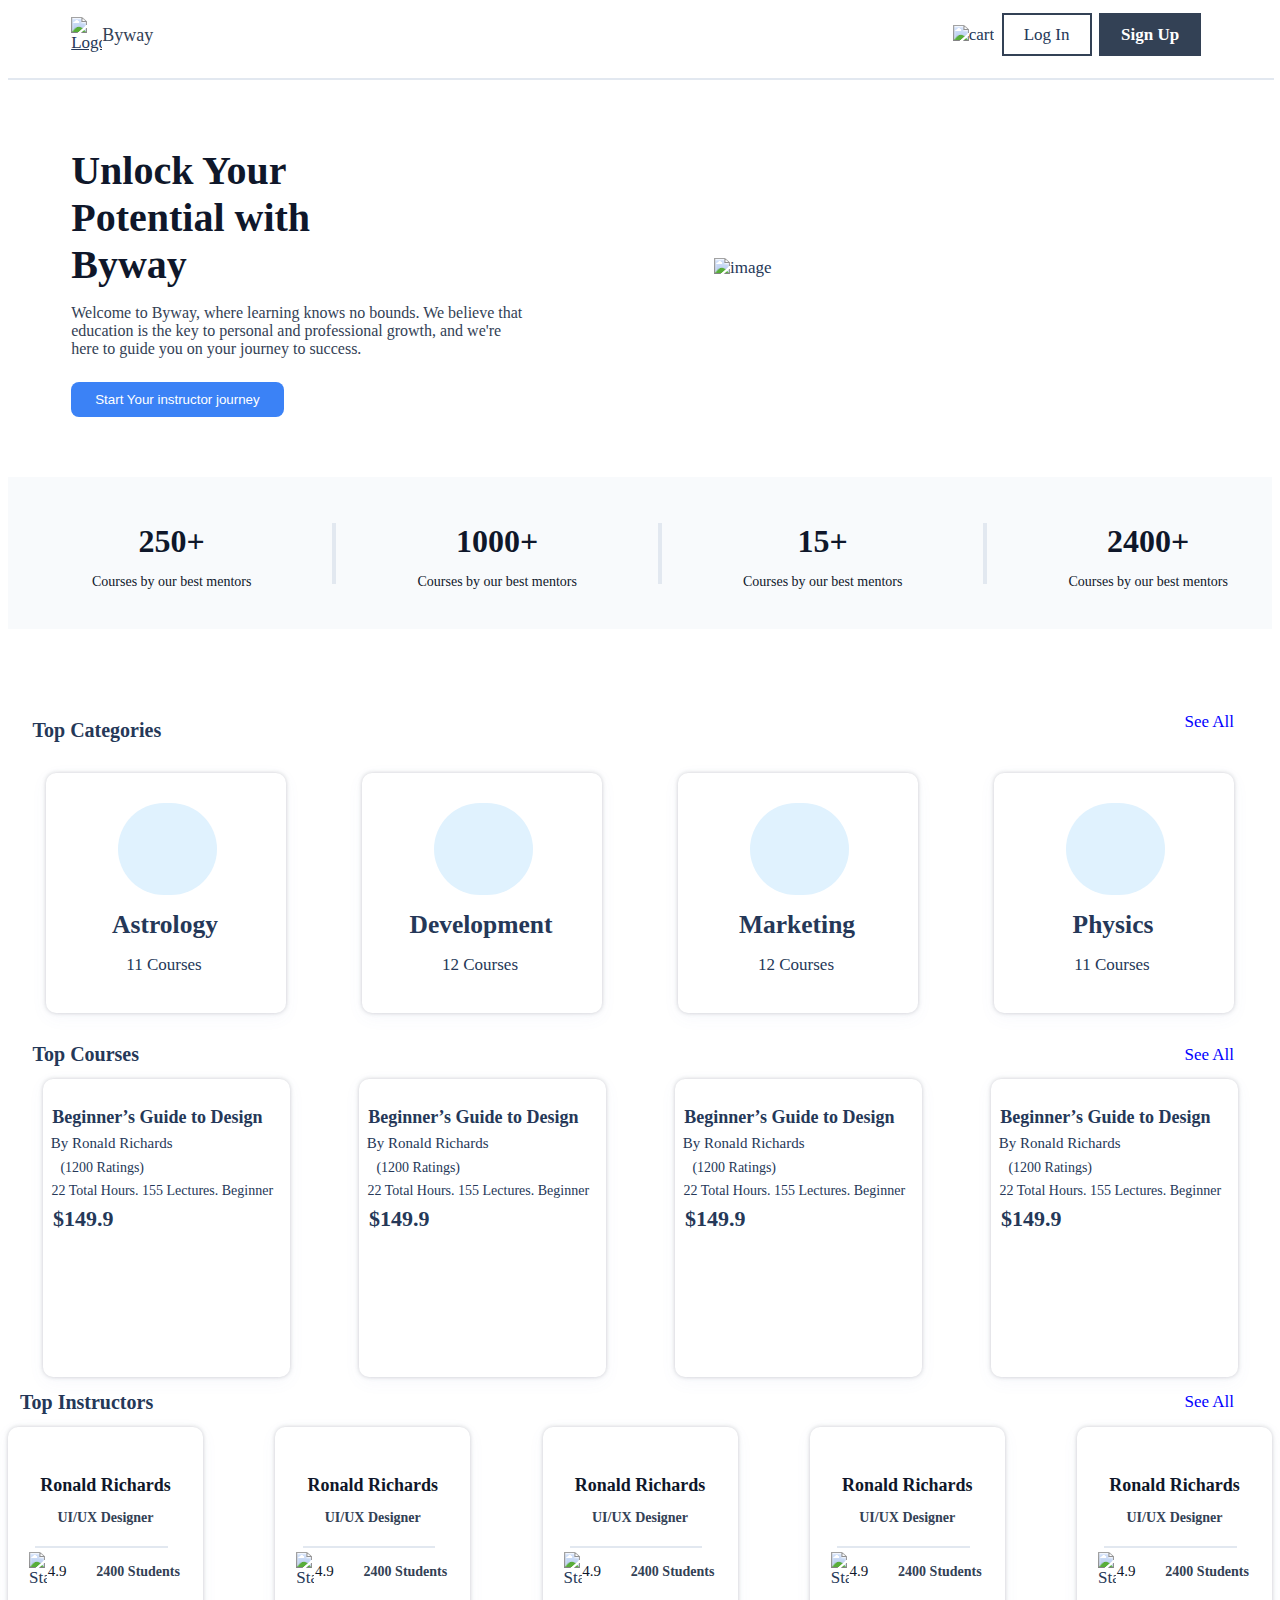
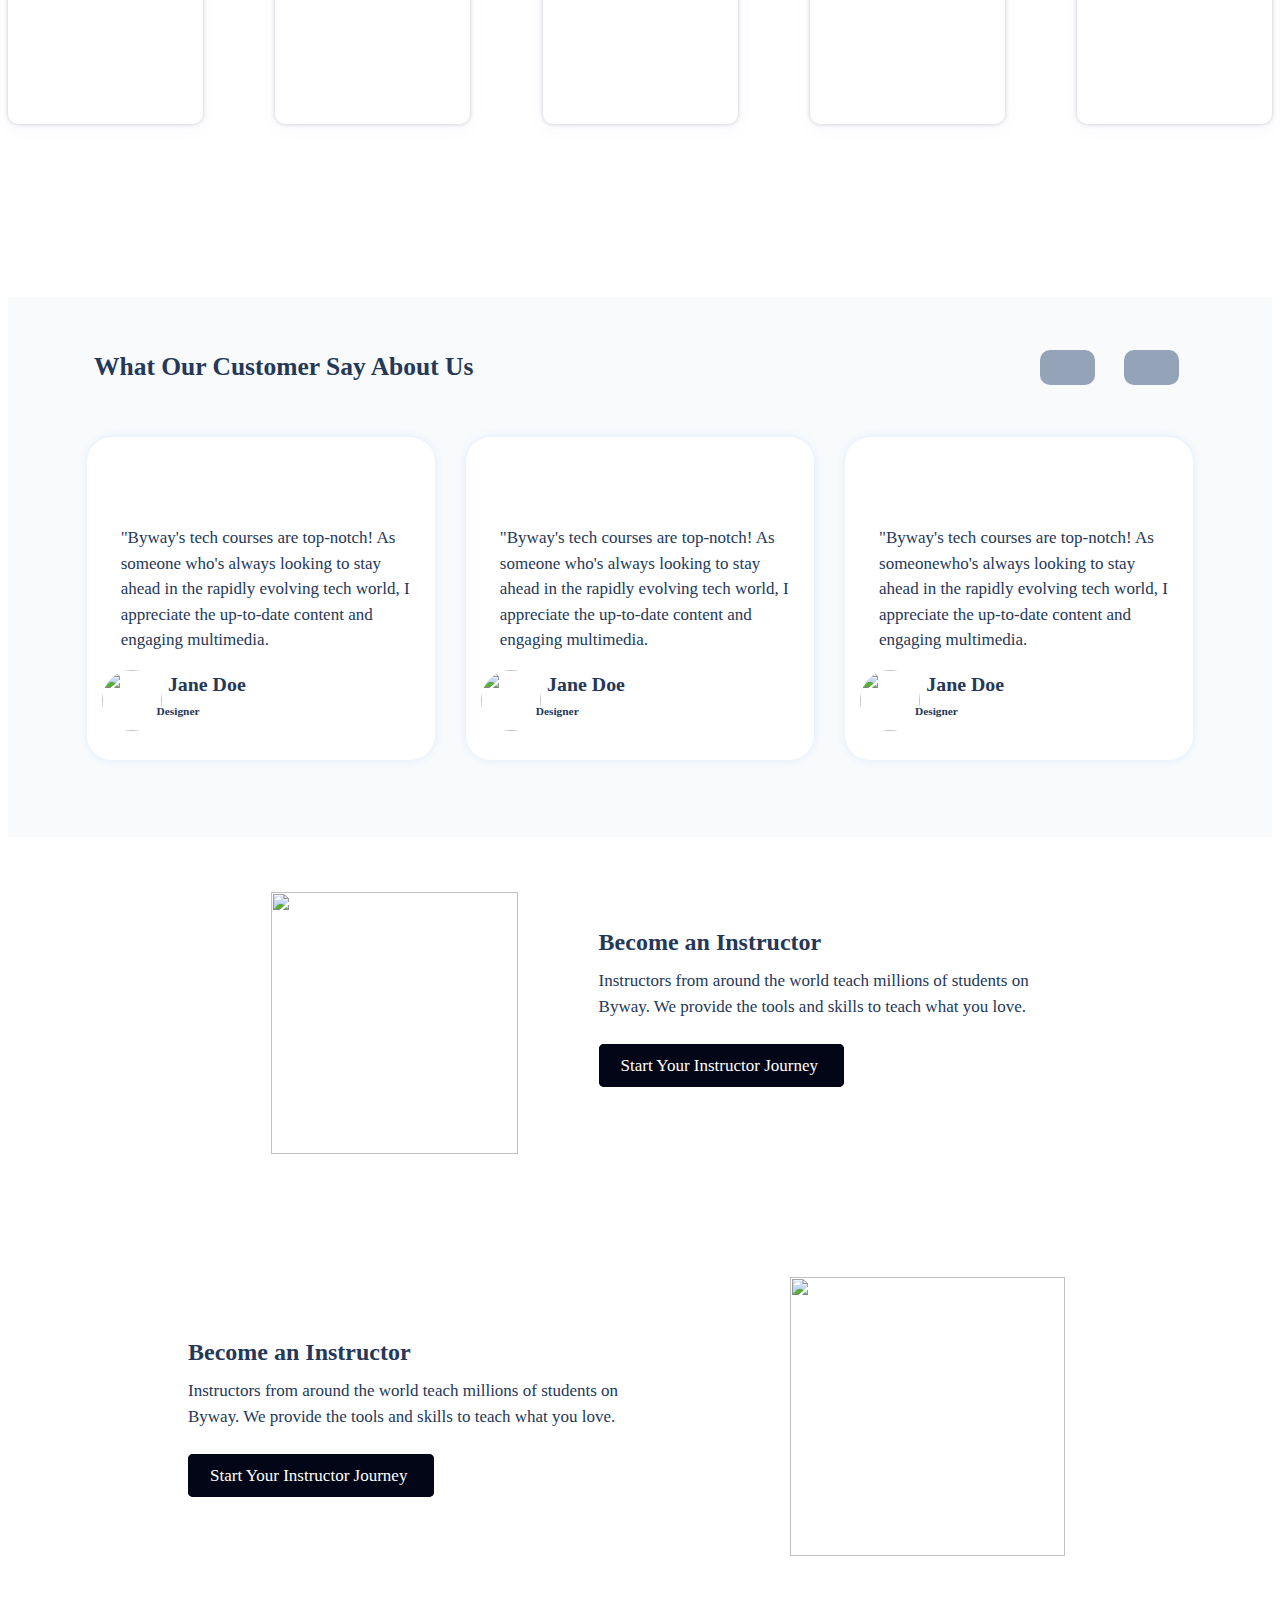
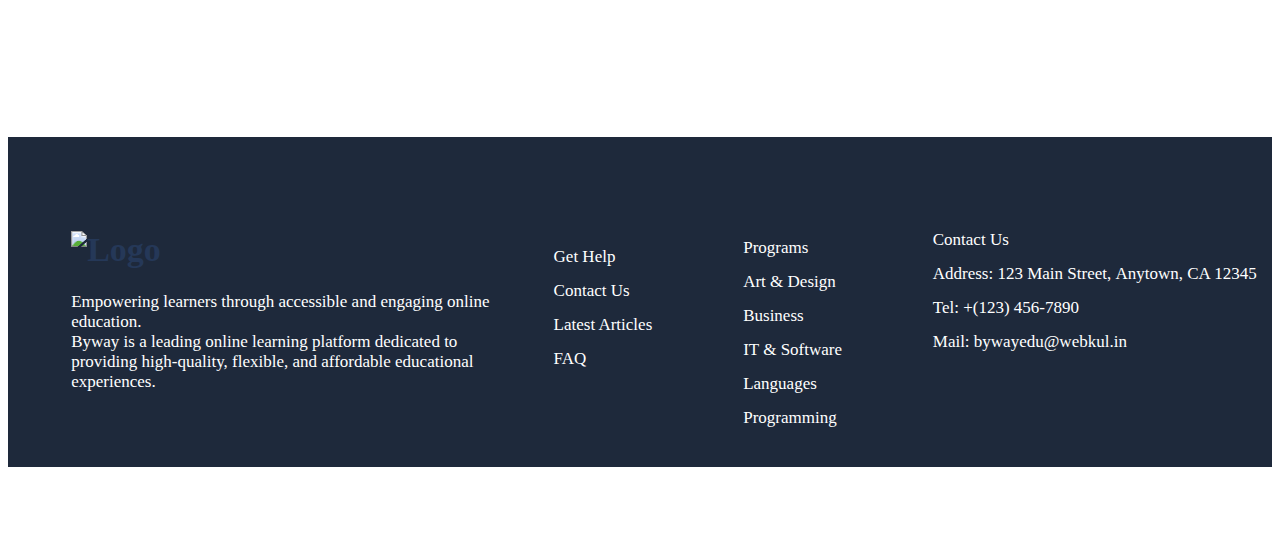
==== commit 34e12720: "Project Created" ====
--- a/index.html
+++ b/index.html
@@ -82,7 +82,6 @@
             </div>
             <div class="two">
               <ul>
-
                 <li><img src="images/astrology.svg" alt="" /></li>
                 <h2>Astrology</h2>
                 <p>11 Courses</p>
@@ -339,419 +338,7 @@
               <div class="right">
                 <div class="box-2">
                   <h4>Become an Instructor</h4>
-                  <p><!DOCTYPE html>
-                    <html lang="en">
-                      <head>
-                        <meta charset="UTF-8" />
-                        <meta http-equiv="X-UA-Compatible" content="IE=edge" />
-                        <meta name="viewport" content="width=device-width, initial-scale=1.0" />
-                        <title>Byway</title>
-                        <link rel="stylesheet" href="css/style.css" />
-                        <link rel="stylesheet" href="stylesheet.css" />
-                        <link rel="icon" href="./images/logo.svg">
-                      </head>
-                      <body>
-                        <section id="main">
-                            <header id="header">
-                                <section class="wrapper">
-                                    <div>
-                                        <div class="left">
-                                            <a href="#"><img src="images/logo.svg" alt="Logo"/></a>
-                                            <span>
-                                                Byway
-                                            </span>
-                                        </div>
-                                        <nav>
-                                            <ul>
-                                              <li><img src="images/cart.svg" alt="cart" /></li>
-                                              <li><a href="#">Log In</a></li>
-                                              <li><a href="#">Sign Up</a></li>
-                                            </ul>
-                                        </nav>
-                                    </div>
-                                </section>
-                            </header>
-                            <hr class="line">
-                            <section id="spotlight">
-                                <div class="wrapper">
-                                    <div class="spotlight-content">
-                                        <div class="spotlight-left">
-                                            <h1>Unlock Your Potential with Byway</h1>
-                                            <p>Welcome to Byway, where learning knows no bounds. We believe that education is the key to
-                                                personal and professional growth, and we're here to guide you on your journey to success.
-                                            </p>
-                                            <button class="spt-btn">Start Your instructor journey</button>
-                                        </div>
-                                        <div class="spotlight-right">
-                                            <div class="img-container">
-                                                <img src="images/spotlight.png" alt="image" />
-                                            </div>
-                                        </div>
-                                    </div>
-                                </div>
-                            </section>
-                            <section id="status">
-                              <div class="status-content">
-                                <ul>
-                                    <li>
-                                      <h1>250+</h1>
-                                      <p>Courses by our best mentors</p>
-                                    </li>
-                                    <hr class="statusline">
-                                    <li>
-                                      <h1>1000+</h1>
-                                      <p>Courses by our best mentors</p>
-                                    </li>
-                                    <hr class="statusline">
-                                    <li>
-                                      <h1>15+</h1>
-                                      <p>Courses by our best mentors</p>
-                                    </li>
-                                    <hr class="statusline">
-                                    <li>
-                                      <h1>2400+</h1>
-                                      <p>Courses by our best mentors</p>
-                                    </li>
-                                  </ul>
-                              </div>
-                            </section>
-                            <section id="middle">
-                              <section class="wrapper">
-                                <div class="one">
-                                  <h1>Top Categories</h1>
-                                  <a href="">See All</a>
-                                </div>
-                                <div class="two">
-                                  <ul>
-                                    <li><img src="images/astrology.svg" alt="" /></li>
-                                    <h2>Astrology</h2>
-                                    <p>11 Courses</p>
-                                  </ul>
-                                  <ul>
-                                    <li><img src="images/devlopment.svg" alt="" /></li>
-                                    <h2>Development</h2>
-                                    <p>12 Courses</p>
-                                  </ul>
-                                  <ul>
-                                    <li><img src="images/marketing.svg" alt="" /></li>
-                                    <h2>Marketing</h2>
-                                    <p>12 Courses</p>
-                                  </ul>
-                                  <ul>
-                                    <li><img src="images/physics.svg" alt="" /></li>
-                                    <h2>Physics</h2>
-                                    <p>11 Courses</p>
-                                  </ul>
-                                </div>
-                              </section>
-                            </section>
-                            <section id="Courses">
-                              <section class="wrapper">
-                                <div class="one">
-                                  <h1>Top Courses</h1>
-                                  <a href="">See All</a>
-                                </div>
-                                <div class="container">
-                                  <div class="box">
-                                    <img src="images/bg.jpg" alt="" />
-                                    <h3>Beginner’s Guide to Design</h3>
-                                    <h6>By Ronald Richards</h6>
-                                    <ul>
-                                      <li><img src="images/star.svg" alt="" /></li>
-                                      <li><img src="images/star.svg" alt="" /></li>
-                                      <li><img src="images/star.svg" alt="" /></li>
-                                      <li><img src="images/star.svg" alt="" /></li>
-                                      <li><img src="images/star.svg" alt="" /></li>
-                                      <li class="li-text">(1200 Ratings)</li>
-                                    </ul>
-                                    <p>22 Total Hours. 155 Lectures. Beginner</p>
-                                    <h5>$149.9</h5>
-                                  </div>
-                                  <div class="box">
-                                    <img src="images/bg.jpg" alt="" />
-                                    <h3>Beginner’s Guide to Design</h3>
-                                    <h6>By Ronald Richards</h6>
-                                    <ul>
-                                      <li><img src="images/star.svg" alt="" /></li>
-                                      <li><img src="images/star.svg" alt="" /></li>
-                                      <li><img src="images/star.svg" alt="" /></li>
-                                      <li><img src="images/star.svg" alt="" /></li>
-                                      <li><img src="images/star.svg" alt="" /></li>
-                                      <li class="li-text">(1200 Ratings)</li>
-                                    </ul>
-                                    <p>22 Total Hours. 155 Lectures. Beginner</p>
-                                    <h5>$149.9</h5>
-                                  </div>
-                                  <div class="box">
-                                    <img src="images/bg.jpg" alt="" />
-                                    <h3>Beginner’s Guide to Design</h3>
-                                    <h6>By Ronald Richards</h6>
-                                    <ul>
-                                      <li><img src="images/star.svg" alt="" /></li>
-                                      <li><img src="images/star.svg" alt="" /></li>
-                                      <li><img src="images/star.svg" alt="" /></li>
-                                      <li><img src="images/star.svg" alt="" /></li>
-                                      <li><img src="images/star.svg" alt="" /></li>
-                                      <li class="li-text">(1200 Ratings)</li>
-                                    </ul>
-                                    <p>22 Total Hours. 155 Lectures. Beginner</p>
-                                    <h5>$149.9</h5>
-                                  </div>
-                                  <div class="box">
-                                    <img src="images/bg.jpg" alt="" />
-                                    <h3>Beginner’s Guide to Design</h3>
-                                    <h6>By Ronald Richards</h6>
-                                    <ul>
-                                      <li><img src="images/star.svg" alt="" /></li>
-                                      <li><img src="images/star.svg" alt="" /></li>
-                                      <li><img src="images/star.svg" alt="" /></li>
-                                      <li><img src="images/star.svg" alt="" /></li>
-                                      <li><img src="images/star.svg" alt="" /></li>
-                                      <li class="li-text">(1200 Ratings)</li>
-                                    </ul>
-                                    <p>22 Total Hours. 155 Lectures. Beginner</p>
-                                    <h5>$149.9</h5>
-                                  </div>
-                                </div>
-                              </section>
-                            </section>
-                            <section id="Instructors">
-                              <section class="wrapper">
-                                <div class="one">
-                                  <h1>Top Instructors</h1>
-                                  <a href="">See All</a>
-                                </div>
-                                <div class="container">
-                                  <div class="box">
-                                    <div class="imgbox">
-                                        <img src="images/model-5.jpg" alt="" />
-                                    </div>
-                                    <h2>Ronald Richards</h2>
-                                    <h6>UI/UX Designer</h6>
-                                    <span></span>
-                                    <div class="star">
-                                      <img src="images/star.svg" alt="Star" />
-                                      <p>4.9</p>
-                                      <h6>2400 Students</h6>
-                                    </div>
-                                  </div>
-                                  <div class="box">
-                                    <div class="imgbox">
-                                        <img src="images/model-5.jpg" alt="" />
-                                    </div>
-                                    <h2>Ronald Richards</h2>
-                                    <h6>UI/UX Designer</h6>
-                                    <span></span>
-                                    <div class="star">
-                                      <img src="images/star.svg" alt="Star" />
-                                      <p>4.9</p>
-                                      <h6>2400 Students</h6>
-                                    </div>
-                                  </div>
-                                  <div class="box">
-                                    <div class="imgbox">
-                                        <img src="images/model-5.jpg" alt="" />
-                                    </div>
-                                    <h2>Ronald Richards</h2>
-                                    <h6>UI/UX Designer</h6>
-                                    <span></span>
-                                    <div class="star">
-                                      <img src="images/star.svg" alt="Star" />
-                                      <p>4.9</p>
-                                      <h6>2400 Students</h6>
-                                    </div>
-                                  </div>
-                                  <div class="box">
-                                    <div class="imgbox">
-                                        <img src="images/model-5.jpg" alt="" />
-                                    </div>
-                                    <h2>Ronald Richards</h2>
-                                    <h6>UI/UX Designer</h6>
-                                    <span></span>
-                                    <div class="star">
-                                      <img src="images/star.svg" alt="Star" />
-                                      <p>4.9</p>
-                                      <h6>2400 Students</h6>
-                                    </div>
-                                  </div>
-                                  <div class="box">
-                                    <div class="imgbox">
-                                        <img src="images/model-5.jpg" alt="" />
-                                    </div>
-                                    <h2>Ronald Richards</h2>
-                                    <h6>UI/UX Designer</h6>
-                                    <span></span>
-                                    <div class="star">
-                                      <img src="images/star.svg" alt="Star" />
-                                      <p>4.9</p>
-                                      <h6>2400 Students</h6>
-                                    </div>
-                                  </div>
-                                </div>
-                              </section>
-                            </section>
-                            <section id="Customer">
-                                <section class="wrapper">
-                                        <div class="top">
-                                        <div class="left">
-                                          <h2>
-                                            What Our Customer Say
-                                            About Us
-                                          </h2>
-                                        </div>
-                                        <div class="right">
-                                          <a href="#"><img src="images/short-arrow-left.svg" alt="" /></a>
-                                          <a href="#"
-                                            ><img class="left" src="images/short-arrow-right.svg" alt=""
-                                          /></a>
-                                        </div>
-                                      </div>
-                                      <div class="container">
-                                        <div class="box">
-                                          <h1><img src="images/quotes.svg" alt="" /></h1>
-                                          <p>
-                                            "Byway's tech courses are top-notch! As someone who's always
-                                            looking to stay ahead in the rapidly evolving tech world, I
-                                            appreciate the up-to-date content and engaging multimedia.
-                                          </p>
-                                          <div class="classbox">
-                                            <div class="img_container">
-                                                <img src="images/span-7.svg" alt="" />
-                                              </div>
-                                              <h3>Jane Doe</h3>
-                                              <h6>Designer</h6>
-                                          </div>
-                                        </div>
-                                        <div class="box">
-                                          <h1><img src="images/quotes.svg" alt="" /></h1>
-                                          <p>
-                                            "Byway's tech courses are top-notch! As someone who's always
-                                            looking to stay ahead in the rapidly evolving tech world, I
-                                            appreciate the up-to-date content and engaging multimedia.
-                                          </p>
-                                          <div class="classbox">
-                                            <div class="img_container">
-                                                <img src="images/span-7.svg" alt="" />
-                                              </div>
-                                              <h3>Jane Doe</h3>
-                                              <h6>Designer</h6>
-                                          </div>
-                                        </div>
-                                        <div class="box">
-                                          <h1><img src="images/quotes.svg" alt="" /></h1>
-                                          <p>
-                                            "Byway's tech courses are top-notch! As someonewho's always
-                                            looking to stay ahead in the rapidly evolving tech world, I
-                                            appreciate the up-to-date content and engaging multimedia.
-                                          </p>
-                                          <div class="classbox">
-                                            <div class="img_container">
-                                                <img src="images/span-7.svg" alt="" />
-                                              </div>
-                                              <h3>Jane Doe</h3>
-                                              <h6>Designer</h6>
-                                          </div>
-                                        </div>
-                                      </div>
-                                    </section>
-                            </section>
-                            <section id="last">
-                              <secction class="wrapper">
-                                <div class="container">
-                                  <div class="left">
-                                    <div class="img-container">
-                                      <img src="images/image 10.png" alt="" />
-                                    </div>
-                                    <div class="box-2">
-                                      <h4>Become an Instructor</h4>
-                                      <p>
-                                        Instructors from around the world teach millions of students
-                                        on Byway. We provide the tools and skills to teach what you
-                                        love.
-                                      </p>
-                                      <br />
-                                      <a href="#"
-                                        >Start Your Instructor Journey
-                                        <img class="img" src="images/arrow-right.svg" alt=""
-                                      /></a>
-                                    </div>
-                                  </div>
-                                  <div class="right">
-                                    <div class="box-2">
-                                      <h4>Become an Instructor</h4>
-                                      <p>
-                                        Instructors from around the world teach millions of students
-                                        on Byway. We provide the tools and skills to teach what you
-                                        love.
-                                      </p>
-                                      <br />
-                                      <a href="#"
-                                        >Start Your Instructor Journey
-                                        <img class="img" src="images/arrow-right.svg" alt=""
-                                      /></a>
-                                    </div>
-                                    <div class="img-container">
-                                      <img src="images/image 11.png" alt="" />
-                                    </div>
-                                  </div>
-                                </div>
-                              </secction>
-                            </section>
-                            <footer>
-                                <div class="left">
-                                  <h1><img src="images/image-4.png" alt="Logo" /></h1>
-                                  <p>
-                                    Empowering learners through accessible and engaging online<br />
-                                    education. <br />Byway is a leading online learning platform
-                                    dedicated to<br />
-                                    providing high-quality, flexible, and affordable educational<br />
-                                    experiences.
-                                  </p>
-                                </div>
-                                <div class="meddle">
-                                  <ul>
-                                    <li>Get Help</li>
-                                    <li><a href="#">Contact Us</a></li>
-                                    <li><a href="#">Latest Articles</a></li>
-                                    <li><a href="#">FAQ</a></li>
-                                  </ul>
-                                </div>
-                                <div class="second-meddle">
-                                  <ul>
-                                    <li>Programs</li>
-                                    <li><a href="#">Art & Design</a></li>
-
-                                    <li><a href="#">Business</a></li>
-                                    <li><a href="#">IT & Software</a></li>
-                                    <li><a href="#">Languages</a></li>
-                                    <li><a href="#">Programming</a></li>
-                                  </ul>
-                                </div>
-                                <div class="Contact_us">
-                                  <ul>
-                                    <li>Contact Us</li>
-                                    <li>
-                                      <a href="#">Address: 123 Main Street, Anytown, CA 12345</a>
-                                    </li>
-                                    <li><a href="#">Tel: +(123) 456-7890</a></li>
-                                    <li><a href="#">Mail: bywayedu@webkul.in</a></li>
-                                    <li>
-                                      <ul>
-                                        <li><a href="#"><img src="images/facebook-brands-solid.svg" alt=""></a></li>
-                                        <li><a href="#"><img src="images/github-brands-solid.svg" alt=""></a></li>
-                                        <li><a href="#"><img src="images/google-brands-solid.svg" alt=""></a></li>
-                                        <li><a href="#"><img src="images/x-twitter-brands-solid.svg" alt=""></a></li>
-                                        <li><a href="#"><img src="images/microsoft-brands-solid.svg" alt=""></a></li>
-                                      </ul>
-                                    </li>
-                                  </ul>
-                                </div>
-                              </section>
-                            </footer>
-                        </section>
-                      </body>
-                    </html>
-                    
+                  <p>
                     Instructors from around the world teach millions of students
                     on Byway. We provide the tools and skills to teach what you
                     love.
--- a/css/style.css
+++ b/css/style.css
@@ -0,0 +1,1412 @@
+body {
+  font-family: "Inter 28pt";
+  font-size: 17px;
+  color: #253858;
+  overflow-x: hidden;
+  /* min-width: 320px; */
+  /* font-weight: 500; */
+}
+li {
+  list-style: none;
+}
+input,
+textarea,
+select {
+  font-family: "Inter24pt-Regular";
+  font-weight: 500;
+}
+@font-face {
+  font-family: "Inter18pt-Black";
+  src: url("../font/Inter18pt-Black.woff2") format("woff2");
+  font-weight: 500;
+  font-style: normal;
+  font-display: swap;
+}
+
+@font-face {
+  font-family: "Inter18pt-Bold";
+  src: url("../font/Inter18pt-Bold.woff2") format("woff2");
+  font-weight: bold;
+  font-style: normal;
+  font-display: swap;
+}
+
+@font-face {
+  font-family: "Inter18pt-ExtraBold";
+  src: url("../font/Inter18pt-ExtraBold.woff2") format("woff2");
+  font-weight: bold;
+  font-style: normal;
+  font-display: swap;
+}
+
+@font-face {
+  font-family: "Inter18pt-Light";
+  src: url("../font/Inter18pt-Light.woff2") format("woff2");
+  font-weight: 300;
+  font-style: normal;
+  font-display: swap;
+}
+
+@font-face {
+  font-family: "Inter18pt-Medium";
+  src: url("../font/Inter18pt-Medium.woff2") format("woff2");
+  font-weight: 900;
+  font-style: normal;
+  font-display: swap;
+}
+
+@font-face {
+  font-family: "Inter18pt-SemiBold";
+  src: url("../font/Inter18pt-SemiBold.woff2") format("woff2");
+  font-weight: 600;
+  font-style: normal;
+  font-display: swap;
+}
+
+@font-face {
+  font-family: "Inter24pt-Regular";
+  src: url("../font/Inter24pt-Regular.woff2") format("woff2");
+  font-weight: normal;
+  font-style: normal;
+  font-display: swap;
+}
+
+@font-face {
+  font-family: "Inter 24pt";
+  src: url("../font/Inter24pt-Medium.woff2") format("woff2");
+  font-weight: 500;
+  font-style: normal;
+  font-display: swap;
+}
+a {
+  color: #253858;
+}
+a:hover,
+.submit:hover {          
+  opacity: 0.85;
+}
+.wrapper {
+  margin: 0 auto;
+  max-width: 1280px;
+  width: 90%;
+}
+/*Header*/
+#header {
+  width: 100%;
+  height: 70px;
+  display: flex;
+}
+#header div {
+  display: flex;
+  align-items: center;
+}
+#header div div.left {
+  width: 30%;
+  display: flex;
+  align-items: center;
+}
+#header div div.left a {
+  width: 31px;
+}
+#header div div.left a img {
+  width: 100%;
+  display: block;
+}
+#header div .left span {
+  color: #334155;
+  font-size: 18px;
+  display: block;
+}
+#header div nav {
+  width: 70%;
+}
+#header div nav ul {
+  display: flex;
+  justify-content: end;
+}
+#header div nav ul li {
+  margin-right: 1%;
+  list-style: none;
+}
+#header div nav ul li a {
+  text-decoration: none;
+  border: 2px solid #334155;
+  padding: 10px 20px;
+}
+#header div nav ul li:nth-child(3) a {
+  background-color: #334155;
+  color: #ffffff;
+  font-weight: 700;
+}
+.line{
+    border: #E2E8F0 1px solid;
+   margin: 0 auto;
+   width: 100%;
+}
+
+/*Header*/
+
+/*spotlight*/
+#spotlight {
+  padding-top: 40px;
+  padding-bottom: 60px;
+}
+#spotlight .spotlight-content {
+  display: flex;
+  justify-content: space-between;
+  align-items: center;
+}
+#spotlight .spotlight-content .spotlight-left {
+  width: 50%;
+}
+#spotlight .spotlight-content .spotlight-left h1 {
+    color: #0F172A;
+    font-size: 40px;
+    width: 63%;
+    margin-bottom: 16px;
+}
+#spotlight .spotlight-content .spotlight-left p {
+    color: #334155;
+    font-size: 16px;
+    width: 80%;
+    margin-bottom: 24px;
+}
+#spotlight .spotlight-content .spotlight-left button {
+    background-color: #3B82F6;
+    padding: 10px 24px;
+    border: #3B82F6;
+    color: #ffff;
+    border-radius: 8px;
+}
+#spotlight .spotlight-content .spotlight-right {
+  width: 50%;
+}
+#spotlight .spotlight-content .spotlight-right .img-container {
+  width: 74%;
+  margin: auto;
+}
+#spotlight .spotlight-content .spotlight-right img {
+  display: block;
+  width: 100%;
+}
+
+/*spotlight*/
+
+/* status */
+#status {
+  background: #f8fafc;
+  padding: 8px 44px;
+ margin-bottom: 60px;
+}
+#status .status-content {
+}
+#status .status-content ul {
+  display: flex;
+  justify-content: space-between;
+}
+#status .status-content ul li {
+    text-align: center;
+}
+#status .status-content ul li h1 {
+    font-size: 32px;
+    color: #0F172A;
+    margin-bottom: 6px;
+}
+#status .status-content ul li p {
+    font-size:14px ;
+    color: #0F172A;
+}
+#status .status-content ul .statusline{
+    border: 2px solid #E2E8F0;
+    height: 57px;
+    margin: auto;
+}
+
+/* stats */
+#middle {
+}
+#middle .wrapper {
+  width: 100%;
+}
+#middle .wrapper div.one {
+  width: 100%;
+  display: flex;
+  flex: wrap;
+  justify-content: space-between;
+  align-items: center;
+  text-align: center;
+}
+#middle .wrapper div.one h1 {
+  font-size: 20px;
+  margin-top: 30px;
+}
+#middle .wrapper div.two {
+  display: flex;
+  justify-content: space-between;
+  text-align: center;
+  align-items: center;
+}
+#middle .wrapper div.one a {
+  text-decoration: none;
+  color: blue;
+}
+#middle .wrapper div.two ul {
+  box-shadow: rgba(67, 71, 85, 0.27) 0px 0px 0.25em,
+    rgba(90, 125, 188, 0.05) 0px 0.25em 1em;
+  width: 260px;
+  height: 240px;
+  border-radius: 10px;
+  list-style: none;
+}
+#middle .wrapper div.two ul li {
+  margin-top: 30px;
+  margin-left: 25%;
+  width: 99px;
+  height: 92px;
+  border-radius: 50px;
+  background: #e0f2fe;
+}
+#middle .wrapper div.two ul li img {
+  margin-top: 30px;
+}
+#middle .wrapper div.two ul h2 {
+  margin-top: 15px;
+  margin-left: -30px;
+}
+#middle .wrapper div.two ul p {
+  margin-top: 10px;
+  margin-left: -35px;
+}
+#Courses {
+}
+#Courses .wrapper {
+  width: 100%;
+}
+#Courses .wrapper .one {
+  width: 100%;
+  display: flex;
+  justify-content: space-between;
+  align-items: center;
+  text-align: center;
+}
+#Courses .wrapper .one h1 {
+  font-size: 20px;
+}
+#Courses .wrapper .one a {
+  text-decoration: none;
+  color: blue;
+}
+#Courses .wrapper .container {
+  display: flex;
+  justify-content: space-between;
+  text-align: center;
+  align-items: center;
+}
+#Courses .wrapper .container .box {
+  width: 20%;
+  box-shadow: rgba(67, 71, 85, 0.27) 0px 0px 0.25em,
+    rgba(90, 125, 188, 0.05) 0px 0.25em 1em;
+  width: 290px;
+  height: 300px;
+  border-radius: 10px;
+}
+#Courses .wrapper .container .box img {
+}
+#Courses .wrapper .container .box h3 {
+  font-size: 18px;
+  margin-top: 8px;
+  margin-left: -20%;
+}
+#Courses .wrapper .container .box h6 {
+  margin-top: -11px;
+  font-weight: 300;
+  font-size: 15px;
+  margin-left: -50%;
+}
+#Courses .wrapper .container .box ul {
+  display: flex;
+  justify-items: left;
+  margin-left: -10%;
+}
+#Courses .wrapper .container .box ul li {
+  list-style: none;
+  margin-top: -13%;
+  margin-right: 2px;
+}
+#Courses .wrapper .container .box img {
+  margin-top: 12px;
+}
+#Courses .wrapper .container .box ul li.li-text {
+  font-size: 14px;
+  padding-top: 12px;
+}
+#Courses .wrapper .container .box ul li img {
+  width: 15px;
+}
+#Courses .wrapper .container .box p {
+  margin-top: -21px;
+  font-size: 14px;
+  margin-left: -15%;
+}
+#Courses .wrapper .container .box h5 {
+  margin-top: -1%;
+  margin-left: -72%;
+  font-size: 22px;
+}
+#Instructors {
+}
+#Instructors .wrapper {
+  width: 100%;
+  height: 520px;
+}
+#Instructors .wrapper .one {
+  width: 100%;
+  display: flex;
+  justify-content: space-between;
+  align-items: center;
+  text-align: center;
+}
+#Instructors .wrapper .one h1 {
+  font-size: 20px;
+}
+#Instructors .wrapper .one a {
+  text-decoration: none;
+  color: blue;
+}
+#Instructors .wrapper .container {
+  display: flex;
+  justify-content: space-between;
+}
+#Instructors .wrapper .container .box {
+  box-shadow: rgba(67, 71, 85, 0.27) 0px 0px 0.25em,
+    rgba(90, 125, 188, 0.05) 0px 0.25em 1em;
+  border-radius: 10px;
+}
+#Instructors .wrapper .container .box .imgbox {
+   width: 86%; 
+   margin: 0 auto;
+   padding: 16px 16px;
+   margin-bottom: 16px;
+}
+#Instructors .wrapper .container .box img {
+  display: block;
+  width: 100%;
+}
+#Instructors .wrapper .container .box h2 {
+  font-size: 18px;
+  color: #0F172A;
+  text-align: center;
+}
+#Instructors .wrapper .container .box h6 {
+  color: #334155;
+  font-size: 14px;
+  text-align: center;
+}
+#Instructors .wrapper .container .box span {
+  display: block;
+  width: 179px;
+  height: 0px;
+  margin: 0px 25px;
+  border: 1px solid #e2e8f0;
+}
+#Instructors .wrapper .container .box .star {
+  display: flex;
+  justify-content: space-between;
+}
+#Instructors .wrapper .container .box .star img {
+  margin-top: 11px;
+  margin-left: 21px;
+  width: 22px;
+  height: 34px;
+}
+
+#Instructors .wrapper .container .box .star p {
+  margin-left: -26%;
+  font-size: 15px;
+  padding-top: 6px;
+  color: #0f172a;
+}
+#Instructors .wrapper .container .box .star h6 {
+  margin-top: 21px;
+  margin-right: 23px;
+  font-size: 12px;
+}
+
+/* <!--customer--> */
+
+#Customer {
+    background: #f8fafc;
+}
+#Customer .wrapper .top {
+  width: 100%;
+  height: 180px;
+  display: flex;
+  justify-content: space-between;
+  align-items: center;
+}
+#Customer .wrapper .top .left {
+  width: 50%;
+}
+#Customer .wrapper .top .right {
+  width: 50%;
+  text-align: right;
+}
+#Customer .wrapper .top .right a {
+}
+#Customer .wrapper .top .right a img {
+  width: 15px;
+  height: 15px;
+  padding: 10px 20px;
+  background-color: #94a3b8;
+  margin-left: 25px;
+  border-radius: 10px;
+}
+#Customer .wrapper .top .right a img.left {
+  margin-right: 30px;
+}
+#Customer .wrapper .container {
+  width: 100%;
+  height: 400px;
+  display: flex;
+  justify-content: space-between;
+}
+#Customer .wrapper .container .box {
+  box-shadow: 0px 0px 8px 0px #3b82f61f;
+  width: 28%;
+  height: 275px;
+  border-radius: 25px;
+  background-color: #ffffff;
+  padding: 24px 24px;
+}
+#Customer .wrapper .container h1 {
+}
+#Customer .wrapper .container h1 img {
+
+}
+#Customer .wrapper .container p {
+  line-height: 25.6px;
+}
+#Customer .wrapper .container .classbox .img_container {
+    width: 60px
+}
+#Customer .wrapper .container .classbox .img_container img {
+    width: 100%;
+    display: block;
+    border-radius: 50%;
+}
+#Customer .wrapper .container .classbox{
+    display: flex;
+}
+#Customer .wrapper .container .box .classbox .box span {
+    display: block;
+}
+#Customer .wrapper .container .box .classbox h3{
+  padding-left: 2%;
+  margin-top: 1%;
+}
+#Customer .wrapper .container .box .classbox h6 {
+    margin-top: 8%;
+    margin-left: -21%;
+}
+/* <!--customer--> */
+
+#last {
+}
+#last .wrapper {
+  width: 100%;
+  height: 400px;
+  margin: 0px auto;
+}
+#last .wrapper .container {
+  height: 106vh;
+}
+#last .wrapper .container .left {
+  height: 440px;
+  display: flex;
+}
+#last .wrapper .container .left .img-container {
+  width: 40%;
+  margin-top: 90px;
+}
+#last .wrapper .container .left .img-container img {
+  width: 300px;
+  height: 333px;
+  padding-left: 52%;
+}
+#last .wrapper .container .left .box-2 {
+  width: 50%;
+  justify-content: center;
+  padding-left: 180px;
+}
+#last .wrapper .container .left .box-2 h4 {
+  padding-top: 118px;
+  font-size: 24px;
+  font-weight: 800;
+}
+#last .wrapper .container .left .box-2 p {
+  line-height: 25.6px;
+  margin-top: -20px;
+  padding-right: 26%;
+}
+#last .wrapper .container .left .box-2 a {
+  text-decoration: none;
+  border: 2px solid #020617;
+  padding: 10px 20px;
+  background: #020617;
+  color: #ffffff;
+  border-radius: 5px;
+}
+#last .wrapper .container .left .box-2 a img {
+}
+#last .wrapper .container .right {
+  height: 440px;
+  display: flex;
+}
+#last .wrapper .container .right .img-container {
+  width: 40%;
+  margin-top: 90px;
+}
+#last .wrapper .container .right .img-container img {
+  width: 340px;
+  height: 300px;
+}
+#last .wrapper .container .right .box-2 {
+  width: 50%;
+  justify-content: center;
+  padding-left: 180px;
+}
+#last .wrapper .container .right .box-2 h4 {
+  padding-top: 118px;
+  font-size: 24px;
+  font-weight: 800;
+}
+#last .wrapper .container .right .box-2 p {
+  line-height: 25.6px;
+  margin-top: -20px;
+  padding-right: 26%;
+}
+#last .wrapper .container .right .box-2 a {
+  text-decoration: none;
+  border: 2px solid #020617;
+  padding: 10px 20px;
+  background: #020617;
+  color: #ffffff;
+  border-radius: 5px;
+}
+/* #last .wrapper .container .left .box-2 a imgright */
+footer {
+  height: 330px;
+  background-color: #1e293b;
+  margin: 0px;
+}
+footer {
+  margin: 0%;
+  width: 100%;
+  display: flex;
+  align-items: center;
+  background-color: #1e293b;
+}
+footer .left {
+  width: 35%;
+  padding-left: 5%;
+  padding-top: 1%;
+}
+footer .left p {
+  color: #ffffff;
+}
+footer .meddle {
+  width: 15%;
+  padding-top: 2%;
+}
+footer .meddle ul {
+  list-style: none;
+}
+footer .meddle ul li {
+  color: #ffffff;
+  height: 34px;
+}
+footer .meddle ul li a {
+  text-decoration: none;
+  color: #ffffff;
+}
+footer .second-meddle {
+  width: 15%;
+  margin-bottom: -6%;
+}
+footer .second-meddle ul {
+  list-style: none;
+}
+footer .second-meddle ul li {
+  color: #ffffff;
+  height: 34px;
+}
+footer .second-meddle ul li a {
+  text-decoration: none;
+  color: #ffffff;
+}
+footer .Contact_us {
+  width: 30%;
+  padding-top: 2%;
+}
+footer .Contact_us ul {
+  list-style: none;
+}
+footer .Contact_us ul li {
+  color: #ffffff;
+  height: 34px;
+}
+footer .Contact_us ul li a {
+  text-decoration: none;
+  color: #ffffff;
+}
+footer .second-meddle ul li ul{
+
+}
+footer .second-meddle ul li ul li{
+
+}
+footer .second-meddle ul li ul li a{
+  padding: 5px 10px;
+  color: #3B82F6;
+  box-shadow: rgba(67, 71, 85, 0.27) 0px 0px 0.25em,
+  rgba(90, 125, 188, 0.05) 0px 0.25em 1em;
+  
+}
+footer .second-meddle ul li ul li a img{
+
+}
+/* footer .icon{
+    width: 94%;
+    display: flex;
+    justify-content: right;
+    justify-content: space-between;
+}
+footer .icon .box{
+    width: 30px;
+    height: 30px;
+    background-color: #563342;
+} */
+
+@media (max-width: 1280px) {
+  #main .wrapper header .left {
+    margin-left: 2%;
+  }
+  #home .wrapper div.right img {
+    width: 398px;
+    height: 411px;
+    margin-left: -9%;
+  }
+  #main .wrapper header nav ul {
+    padding-right: 10px;
+  }
+  #main .wrapper header div.left a {
+  }
+  #middle .wrapper div.one h1 {
+    margin-left: 2%;
+  }
+  #home .wrapper div.left h1 {
+    padding-left: 3%;
+  }
+  #home .wrapper div.left p {
+    padding-left: 3%;
+  }
+  #home .wrapper div.left a {
+    margin-left: 3%;
+  }
+  #middle .wrapper div.two ul {
+    width: 200px;
+  }
+  #middle .wrapper div.two ul li {
+    margin-left: 16%;
+  }
+  #middle .wrapper div.two {
+    justify-content: space-around;
+  }
+  #middle .wrapper div.one {
+    width: 97%;
+  }
+  #home .wrapper div.one h1 {
+    margin-left: 22%;
+  }
+  #middle .wrapper div.two ul h2 {
+    margin-left: -21%;
+  }
+  #middle .wrapper div.two ul p {
+    margin-top: -3%;
+    margin-left: -22%;
+  }
+  #Courses .wrapper .one {
+    width: 97%;
+  }
+  #Courses .wrapper .one h1 {
+    margin-left: 2%;
+  }
+  #Courses .wrapper .container {
+    justify-content: space-around;
+  }
+  #Courses .wrapper .container .box {
+    width: 247px;
+    height: 298px;
+  }
+  #Courses .wrapper .container .box img {
+    width: 92%;
+  }
+  #Courses .wrapper .container .box h3 {
+    margin-left: -7%;
+  }
+  #Courses .wrapper .container .box h6 {
+    margin-left: -44%;
+  }
+  #Courses .wrapper .container .box ul {
+    margin-left: -13%;
+  }
+  #Courses .wrapper .container .box ul li {
+  }
+  #Courses .wrapper .container .box ul li img {
+    margin: -6%;
+  }
+  #Courses .wrapper .container .box ul li.li-text {
+    padding-top: 4px;
+  }
+  #Courses .wrapper .container .box p {
+    margin-left: -3%;
+  }
+  #Courses .wrapper .container .box h5 {
+    margin-top: -3%;
+    margin-left: -67%;
+  }
+  #Instructors .wrapper .one {
+    width: 97%;
+  }
+  #Instructors .wrapper .one h1{
+    padding-left: 12px;
+  }
+  #Instructors .wrapper .container .box {
+  }
+  #Instructors .wrapper .container .box span {
+    margin-left: 14%;
+    width: 67%;
+    margin-top: -13px;
+  }
+  #Instructors .wrapper .container .box .star p {
+    margin-left: -15%;
+    font-size: 15px;
+    margin-top: 5%;
+  }
+  #Instructors .wrapper .container .box .star h6 {
+    margin-top: 16px;
+    font-size: 14px;
+  }
+  #Instructors .wrapper .container .box .star img {
+    margin-top: 2%;
+    width: 18px;
+  }
+  #Instructors .wrapper .container h1 img {
+    padding-left: 7%;
+    width: 24px;
+  }
+  #Customer .wrapper .top {
+    height: 140px;
+  }
+  #Customer .wrapper .top .left h2 {
+    padding-left: 4%;
+  }
+  #Customer .wrapper .container {
+    justify-content: space-around;
+  }
+  #Customer .wrapper .container .box{
+    padding: 24px 15px;
+    width: 28%;
+  }
+  #Customer .wrapper .container .box .classbox h6{
+    margin-top: 11%;
+    margin-left: -28%;
+  }
+  #Customer .wrapper .container h1 img {
+    padding-left: 7%;
+    width: 24px;
+  }
+  #Customer .wrapper .container p {
+    padding-left: 6%;
+    margin-top: -20px;
+  }
+  #Customer .wrapper .container .img_container img {
+    border-radius: 50%;
+    width: 69px;
+    height: 61px;
+  }
+  #last .wrapper .container .left .img-container {
+    margin-top: 55px;
+  }
+  #last .wrapper .container {
+    height: 100vh;
+  }
+  #last .wrapper .container .left .box-2 {
+    padding-left: 85px;
+  }
+  #last .wrapper .container .left .box-2 h4 {
+    padding-top: 60px;
+  }
+  #last .wrapper .container .right .img-container img {
+    margin-top: -20px;
+  }
+  #last .wrapper .container .left .img-container img {
+    width: 247px;
+    height: 262px;
+    padding-right: 15px;
+  }
+  #last .wrapper .container .left .img-container {
+    margin-top: 55px;
+  }
+  #last .wrapper .container .right .box-2 h4 {
+    padding-top: 30px;
+  }
+  #last .wrapper .container .right .img-container img {
+  }
+  #last .wrapper .container .right .img-container img {
+  }
+  #last .wrapper .container .right .img-container img {
+  }
+  #Instructors .wrapper .container .box {
+    width: 199px;
+    height: 297px;
+  }
+  #last .wrapper .container .right .img-container img {
+    margin-top: -90px;
+    width: 275px;
+    height: 279px;
+  }
+  #Instructors .wrapper .container .box {
+    width: 195px;
+  }
+  #Instructors .wrapper .container .box h6{
+    margin-top: -1px;
+}
+
+@media (max-width: 1080px) {
+  #home .wrapper div.left h1 {
+    font-size: 40px;
+    padding-right: 37%;
+    padding-left: 7%;
+  }
+  #home .wrapper div.left p {
+    margin-top: -40px;
+    line-height: 25.6px;
+    padding-bottom: 30px;
+    padding-left: 7%;
+  }
+  #home .wrapper div.left a {
+    margin-left: 7%;
+  }
+  #stats .wrapper div.stats ul li p {
+    margin-top: -27%;
+    font-size: 14px;
+  }
+  #middle .wrapper div.two ul {
+    width: 160px;
+  }
+  #middle .wrapper div.two ul li {
+    margin-left: 7%;
+  }
+  #Courses .wrapper .one{
+    height: 16vh;
+  }
+  #Courses .wrapper .container .box {
+    width: 215px;
+    height: 275px;
+  }
+  #Courses .wrapper .container .box h3 {
+    margin-left: -1%;
+    font-size: 17px;
+  }
+  #Courses .wrapper .container .box h6 {
+    margin-left: -20%;
+    font-size: 19px;
+  }
+  #Courses .wrapper .container .box ul li {
+    margin-top: -22%;
+    margin-right: 10px;
+    margin-left: -5px;
+  }
+  #Courses .wrapper .container .box p {
+    margin-left: -4%;
+    font-size: 16px;
+    margin-top: -39px;
+  }
+  #Courses .wrapper .container .box h5 {
+    margin-top: -7%;
+    margin-left: -66%;
+  }
+  #Courses .wrapper .container .box {
+    width: 218px;
+  }
+  #Instructors .wrapper {
+    height: 299px;
+  }
+  #Instructors .wrapper .one{
+    height: 18vh;
+  }
+  #Instructors .wrapper .container .box {
+    width: 180px;
+    height: 280px;
+  }
+  #Instructors .wrapper .container .box img {
+    margin-top: 11px;
+    width: 159px;
+  }
+  #Instructors .wrapper .container .box h6 {
+    font-size: 15px;
+    margin-bottom: 39px;
+  }
+  #Instructors .wrapper .container .box span {
+    width: 138px;
+    margin-top: -31px;
+  }
+  #Instructors .wrapper .container .box .star img {
+    margin-top: 0;
+  }
+  #Instructors .wrapper .container .box .star p {
+    margin-left: -13%;
+    font-size: 15px;
+    margin-top: 3.9%;
+  }
+  #Instructors .wrapper .container .box .star h6 {
+    margin-top: 14px;
+    margin-right: 9px;
+    font-size: 14px;
+  }
+  #Customer .wrapper .top {
+    height: 183px;
+    margin-top: 96px;
+  }
+  #Customer .wrapper .container {
+    height: 297px;
+  }
+  #Customer .wrapper .container .box .classbox h3 {
+    margin-top: 5%;
+  }
+  #Customer .wrapper .container .box .classbox h6{
+    margin-left: -31%;
+    padding-top: 3%;
+  }
+  #last .wrapper .container .left .img-container img {
+    padding-left: 32%;
+  }
+  #last .wrapper .container .right .box-2 {
+    padding-left: 120px;
+  }
+  #last .wrapper .container .right .img-container {
+    margin-top: 18px;
+  }
+  #last .wrapper .container .right .box-2 h4 {
+    padding-top: 30px;
+  }
+}
+@media (max-width: 980px) {
+  #main .wrapper header {
+    width: 100%;
+  }
+  #home .wrapper {
+    height: 350px;
+  }
+  #main .wrapper header .left {
+    margin-left: 4%;
+  }
+  #home .wrapper div.left h1 {
+    font-size: 30px;
+  }
+  #home .wrapper div.left p {
+    line-height: 22.6px;
+    padding-right: 10%;
+  }
+  #home .wrapper div.right img {
+    width: 292px;
+    height: 309px;
+  }
+  #middle .wrapper div.two {
+    height: 258px;
+  }
+  #middle .wrapper div.two ul {
+    width: 120px;
+    height: 215px;
+  }
+  #middle .wrapper div.two ul li {
+    margin-left: -9%;
+  }
+  #middle .wrapper div.two ul h2 {
+    margin-left: -35%;
+  }
+  #middle .wrapper div.two ul p {
+    margin-top: -13%;
+    margin-left: -36%;
+  }
+  #status .status-content ul {
+    width: 95%;
+    padding-left: 0px;
+  }
+  #status .status-content ul .statusline {
+    height: 80px;
+  }
+  #Courses .wrapper .container .box {
+    width: 170px;
+    height: 265px;
+  }
+  #Courses .wrapper .container .box h6 {
+    margin-left: -16%;
+    font-size: 15px;
+  }
+  #Courses .wrapper .container .box ul li {
+    margin-top: -27%;
+    margin-right: 11px;
+    margin-left: -14px;
+  }
+  #Courses .wrapper .container .box ul li img {
+    height: 10px;
+  }
+  #Courses .wrapper .container .box p {
+    margin-left: -12%;
+  }
+  #Courses .wrapper .container .box h5 {
+    margin-left: -5%;
+  }
+  #Instructors .wrapper .container .box {
+    width: 140px;
+    height: 230px;
+  }
+  #Instructors .wrapper .container .box img {
+    width: 108px;
+  }
+  #Instructors .wrapper .container .box h2 {
+    margin-top: -14px;
+    font-size: 18px;
+  }
+  #Instructors .wrapper .container .box h6 {
+    margin-top: -7px;
+  }
+  #Instructors .wrapper .container .box span {
+    width: 114px;
+    margin-top: -25px;
+    margin-left: 10px;
+  }
+  #Instructors .wrapper .container .box .star img {
+    width: 16px;
+    margin-left: 9px;
+  }
+  #Instructors .wrapper .container .box .star p {
+    margin-left: -6%;
+  }
+  #Instructors .wrapper .container .box .star h6 {
+    margin-top: 13px;
+    margin-right: 7px;
+    font-size: 13px;
+  }
+  #Customer{
+    height: 70vh;
+  }
+  #Customer .wrapper .container p {
+    font-size: 15px;
+  }
+  #Customer .wrapper .container .box {
+    height: 295px;
+  }
+  #Customer .wrapper .container .box .classbox h6{
+    margin-left: -38%;
+    padding-top: 7%;
+  }
+  #last .wrapper .container {
+    height: 88vh;
+  }
+  #last .wrapper .container .right {
+    height: 335px;
+  }
+  #last .wrapper .container .left .img-container img {
+    padding-left: 25%;
+  }
+  #last .wrapper .container .right .box-2 {
+    margin-top: -12%;
+  }
+  #last .wrapper .container .right .box-2 {
+    padding-left: 80px;
+  }
+  #last .wrapper .container .right .img-container img {
+    margin-top: -99px;
+    width: 262px;
+    height: 259px;
+  }
+}
+@media (max-width: 768px) {
+  #spotlight .spotlight-content {
+
+  }
+  #spotlight .spotlight-content .spotlight-left h1{
+    width: 85%;
+  }
+  #home .wrapper div.left h1 {
+    font-size: 24px;
+    padding-top: 35px;
+  }
+  #home .wrapper div.left p {
+    padding-right: 18%;
+    padding-top: 17px;
+  }
+  #home .wrapper div.right img {
+    width: 231px;
+    height: 237px;
+  }
+  #home .wrapper div.left a {
+    margin-left: 6%;
+  }
+  #stats .wrapper div.stats {
+    height: 22vh;
+  }
+  #middle .wrapper div.one {
+    height: 40px;
+  }
+  #stats .wrapper div.stats ul {
+    width: 100%;
+    padding-left: 0px;
+  }
+  #stats .wrapper div.stats ul li h1 {
+    font-size: 25px;
+  }
+  #middle .wrapper div.two{
+    display: flex;
+    flex-wrap: wrap;
+    height: 533px;
+    justify-content: space-between;
+    padding-left: 7px;
+    padding-right: 10px;
+  }
+  #Courses .wrapper .container {
+    display: flex;
+    flex-wrap: wrap;
+    justify-content: space-between;
+    padding-left: 7px;
+    padding-right: 10px;
+   
+  }
+  #Courses .wrapper .container .box{
+    margin-bottom: 10%;
+  }
+  #Instructors .wrapper {
+    height: 65vh;
+  }
+  #Instructors .wrapper .container {
+    display: flex;
+    justify-content: space-between;
+    flex-wrap:wrap;
+  }
+  #Instructors .wrapper .container .box {
+    width: 175px;
+    margin-bottom: 10%;
+  }
+  #Instructors .wrapper .container .box:last-child{
+    margin-right: 34%;
+  }
+  #Instructors .wrapper .container .box .imgbox {
+    padding: 11px 9px;
+  }
+  #Instructors .wrapper .container .box img{
+    width: 150px;
+    margin-top: 0px;
+  }
+  #Customer{
+    height: 122vh;
+  }
+  #Customer .wrapper{
+    width: 100%;
+    height: 95vh;
+  }
+  #Customer .wrapper .container{
+    display: flex;
+    justify-content: space-between;
+    flex-wrap: wrap;
+  }
+  #Customer .wrapper .container .box{
+    width: 40%;
+    height: 277px;
+    margin: 12px;
+  }
+  #Customer .wrapper .container .box .classbox h6 {
+    margin-left: -31%;
+    padding-top: 5%;
+  }
+  #last .wrapper .container {
+    height: 78vh;
+  }
+  #last .wrapper .container .left{
+    height: 365px;
+  }
+  #last .wrapper .container .left .img-container img{
+    padding-left: 8px;
+  }
+  #last .wrapper .container .left .box-2 {
+    padding-left: 63px;
+  }
+  #last .wrapper .container .left .box-2 a {
+    width: 30px;
+  }
+  #last .wrapper .container .right {
+    height: 365px;
+    display: flex;
+  }
+  #last .wrapper .container .right .img-container img {
+    margin: 0px ;
+    width: 248px;
+    height: 219px;
+  }
+  #last .wrapper .container .right .box-2 h4{
+    padding: 0%;
+  }
+  #last .wrapper .container .right .box-2{
+    padding-left: 20px;
+    margin: 0px;
+  }
+}
+@media (max-width: 640px) {
+  #spotlight .spotlight-content .spotlight-left h1{
+    width: 116%;
+  }
+  #spotlight .spotlight-content .spotlight-right img{
+    width: 125%;
+  }
+  #spotlight .spotlight-content .spotlight-left p {
+    width: 106%;
+  }
+  #status {
+    padding: 0;
+  }
+  #Instructors .wrapper .container .box {
+    width: 170px;
+  }
+  #Customer .wrapper .top {
+     margin-top: 35%;
+  }
+  #Customer .wrapper .container .box{
+    width: 39%;
+    height: 294px;
+  }
+  #Customer .wrapper .container .box .classbox h6{
+    margin-left: -37%;
+  }
+  #Courses .wrapper .container{
+    margin-right: -20px;
+  }
+  #last .wrapper .container .left .img-container img{
+    width: 84%;
+    height: 75%;
+  }
+  #last .wrapper .container .left .box-2{
+    padding: 0;
+  }
+  #last .wrapper .container .left .box-2 a {
+    padding: 11px 12px 11px 12px;
+  }
+  #last .wrapper .container .left .box-2 p {
+    padding-right: 0%;
+    line-height: 16.6px;
+    margin-top: -22px;
+  }
+
+  #last .wrapper .container {
+    height: 85vh;
+  }
+  #last .wrapper .container .right .box-2 {
+    padding-left: 10px;
+  }
+  #last .wrapper .container .right .box-2 a {
+    padding: 10px 11px;
+  }
+}
+@media (max-width: 540px) {
+  #middle .wrapper div.two {
+    width: 70%;
+  }
+  #middle .wrapper div.two {
+    width: 100%;
+  }
+  #middle .wrapper div.two ul{
+    width: 185px;
+  }
+  #middle .wrapper div.two ul li{
+    margin-left: 10%;
+
+  }
+  #Courses .wrapper .container .box {
+    width: 225px;
+  }
+  #Courses .wrapper .container .box ul{
+    padding-left: 53px;
+    padding-top: 7px;
+  }
+  #Courses .wrapper .container .box ul li {
+    margin-top: -20%;
+    margin-right: 15px;
+  }
+  #Courses .wrapper .container .box ul li img{
+    height: 15px;
+  }
+  #Courses .wrapper .container .box h6 {
+    margin-left: -35%;
+  }
+  #Courses .wrapper .container .box p{
+    margin-left: -5%;
+    padding-top: 5px;
+  }
+ #Instructors .wrapper .container .box {
+    width: 225px;
+    height: 36vh;
+ } 
+ #Instructors .wrapper .container .box img {
+   width: 195px;
+ }
+ #Instructors .wrapper .container .box span{
+  width: 176px;
+  margin-top: -25px;
+  margin-left: 20px;
+ }
+ #Instructors .wrapper .container .box .star img {
+  width: 16px;
+  margin-left: 16px;
+ }
+ #Instructors .wrapper .container .box .star p {
+  margin-left: -30%;
+  margin-top: 5px;
+ }
+ #Instructors .wrapper .container .box .star h6{
+  margin-right: 26px;
+ }
+ #Customer .wrapper .top{
+  margin-top: 135%;
+ }
+ #Customer .wrapper .container .box{
+  width: 85%;
+  height: 225px;
+ }
+ #Customer .wrapper .container .box .classbox{
+  padding-left: 5%;
+ }
+ #Customer .wrapper .container .box .classbox h3{
+  margin-top: 3%;
+ }
+ #Customer .wrapper .container .box .classbox h6{
+  margin-left: -20%;
+  margin-top: 5%;
+ }
+ #last .wrapper .container {
+  padding-top: 85px;
+ }
+ #last .wrapper .container .left .box-2 {
+  width: 60%;
+ }
+ #last .wrapper .container .right .box-2 {
+  width: 60%;
+ }
+ #last .wrapper .container .right .img-container {
+  width: 40%;
+ }
+}
+@media (max-width: 480px) {
+}
+@media (max-width: 360px) {
+}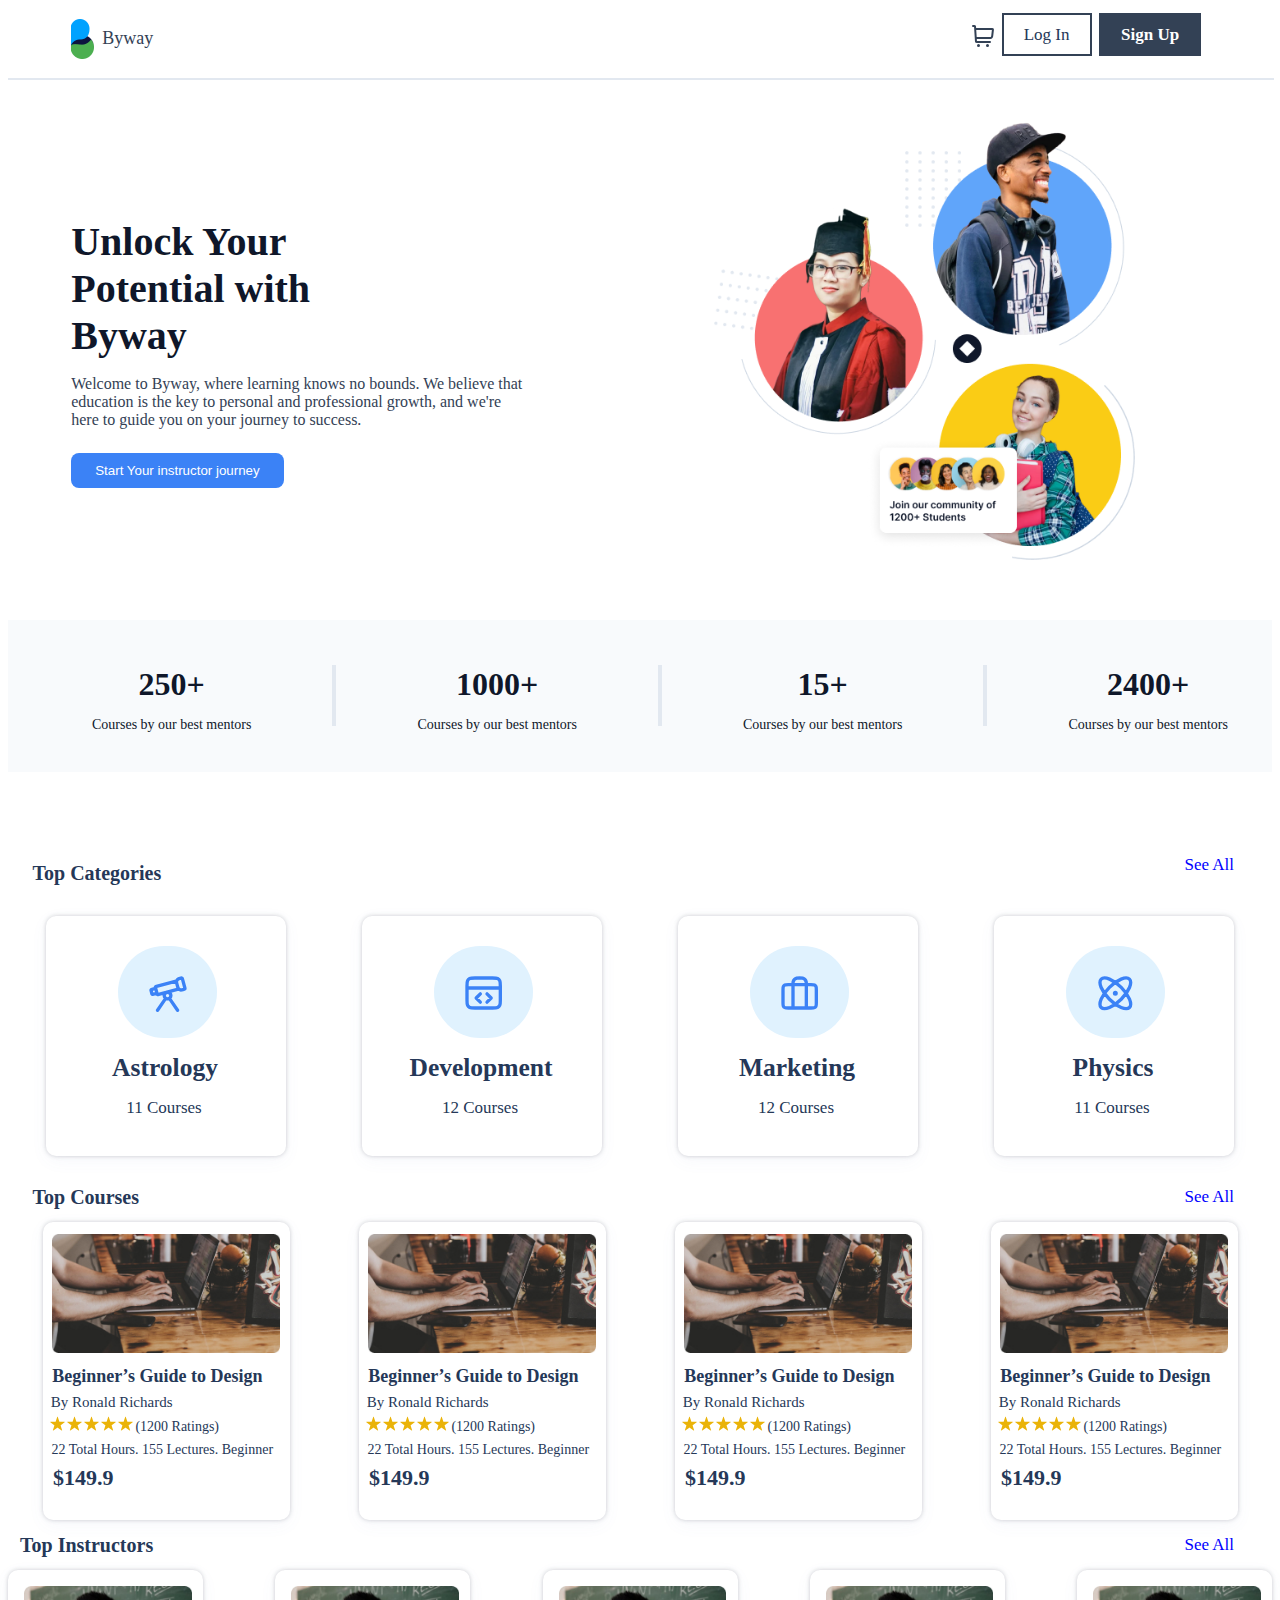
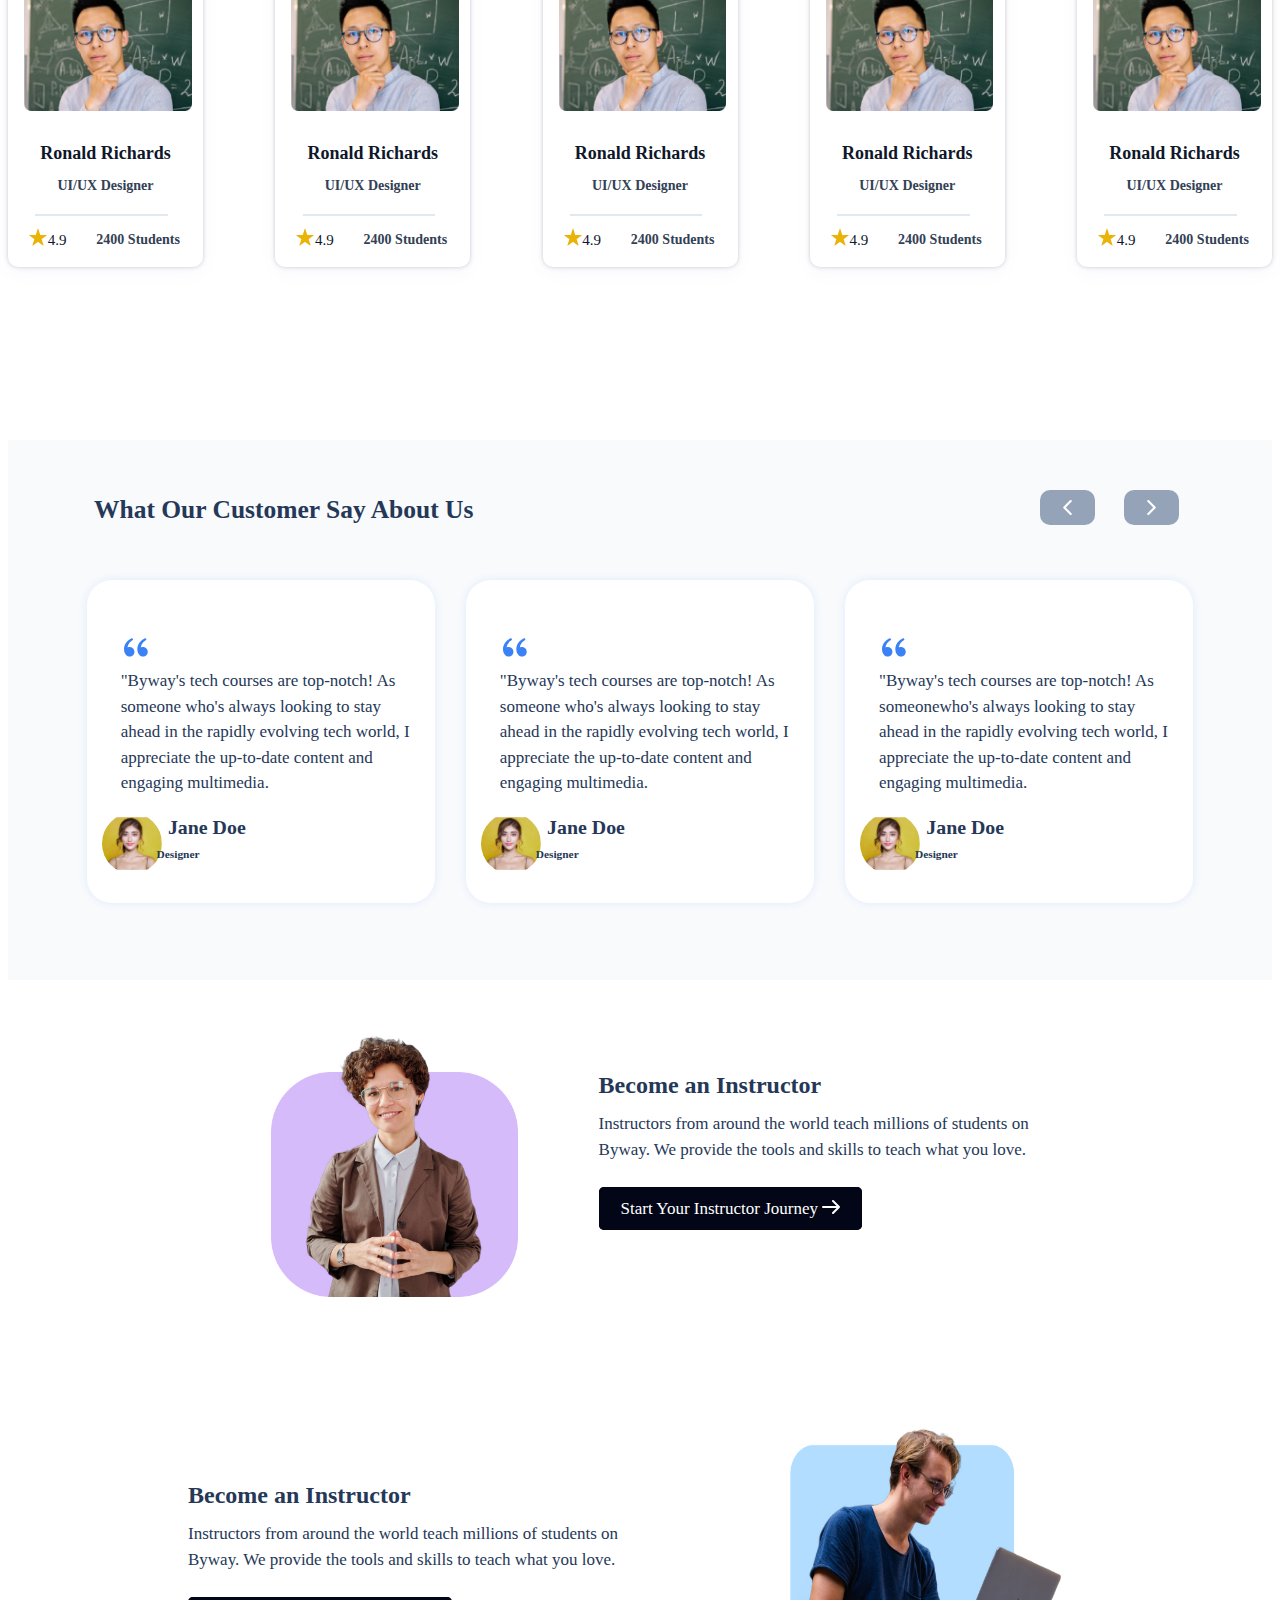
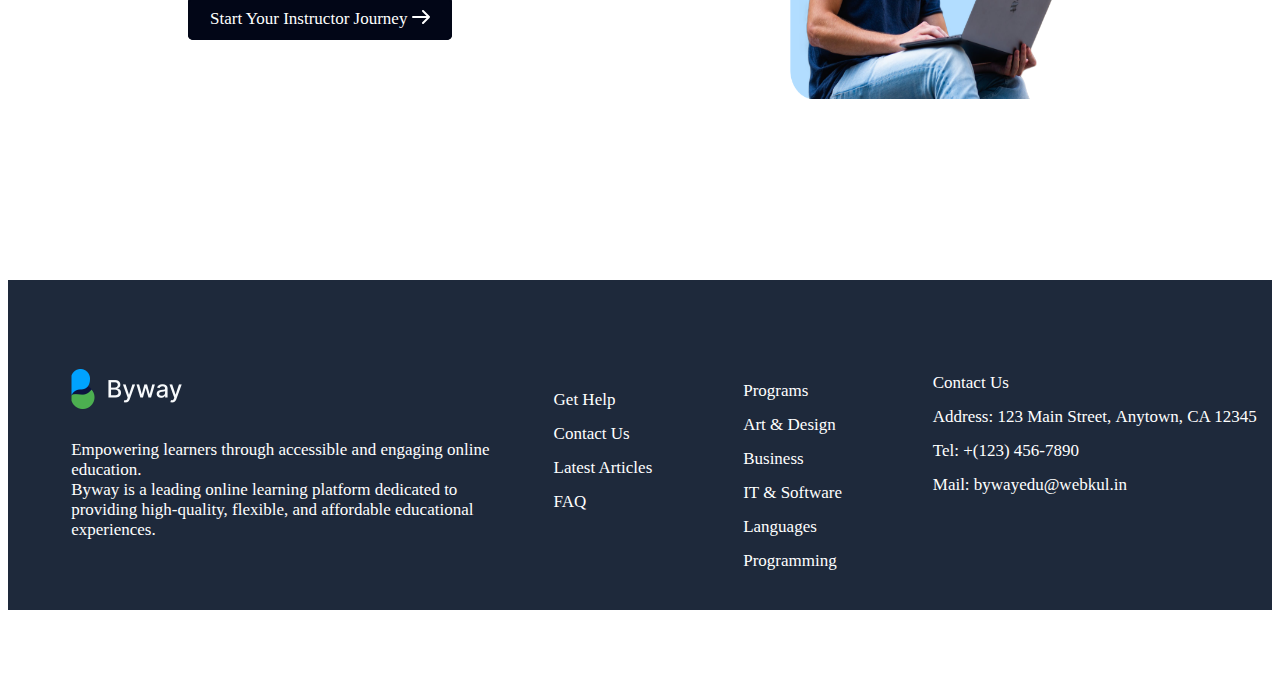
==== commit 2ff8f608: "Project Created" ====
--- a/index.html
+++ b/index.html
@@ -5,8 +5,7 @@
     <meta http-equiv="X-UA-Compatible" content="IE=edge" />
     <meta name="viewport" content="width=device-width, initial-scale=1.0" />
     <title>Byway</title>
-    <link rel="stylesheet" href="css/style.css" />
-    <link rel="stylesheet" href="stylesheet.css" />
+    <link rel="stylesheet" href="style.css" />
     <link rel="icon" href="./images/logo.svg">
   </head>
   <body>
--- a/style.css
+++ b/style.css
@@ -0,0 +1,1412 @@
+body {
+  font-family: "Inter 28pt";
+  font-size: 17px;
+  color: #253858;
+  overflow-x: hidden;
+  /* min-width: 320px; */
+  /* font-weight: 500; */
+}
+li {
+  list-style: none;
+}
+input,
+textarea,
+select {
+  font-family: "Inter24pt-Regular";
+  font-weight: 500;
+}
+@font-face {
+  font-family: "Inter18pt-Black";
+  src: url("../font/Inter18pt-Black.woff2") format("woff2");
+  font-weight: 500;
+  font-style: normal;
+  font-display: swap;
+}
+
+@font-face {
+  font-family: "Inter18pt-Bold";
+  src: url("../font/Inter18pt-Bold.woff2") format("woff2");
+  font-weight: bold;
+  font-style: normal;
+  font-display: swap;
+}
+
+@font-face {
+  font-family: "Inter18pt-ExtraBold";
+  src: url("../font/Inter18pt-ExtraBold.woff2") format("woff2");
+  font-weight: bold;
+  font-style: normal;
+  font-display: swap;
+}
+
+@font-face {
+  font-family: "Inter18pt-Light";
+  src: url("../font/Inter18pt-Light.woff2") format("woff2");
+  font-weight: 300;
+  font-style: normal;
+  font-display: swap;
+}
+
+@font-face {
+  font-family: "Inter18pt-Medium";
+  src: url("../font/Inter18pt-Medium.woff2") format("woff2");
+  font-weight: 900;
+  font-style: normal;
+  font-display: swap;
+}
+
+@font-face {
+  font-family: "Inter18pt-SemiBold";
+  src: url("../font/Inter18pt-SemiBold.woff2") format("woff2");
+  font-weight: 600;
+  font-style: normal;
+  font-display: swap;
+}
+
+@font-face {
+  font-family: "Inter24pt-Regular";
+  src: url("../font/Inter24pt-Regular.woff2") format("woff2");
+  font-weight: normal;
+  font-style: normal;
+  font-display: swap;
+}
+
+@font-face {
+  font-family: "Inter 24pt";
+  src: url("../font/Inter24pt-Medium.woff2") format("woff2");
+  font-weight: 500;
+  font-style: normal;
+  font-display: swap;
+}
+a {
+  color: #253858;
+}
+a:hover,
+.submit:hover {          
+  opacity: 0.85;
+}
+.wrapper {
+  margin: 0 auto;
+  max-width: 1280px;
+  width: 90%;
+}
+/*Header*/
+#header {
+  width: 100%;
+  height: 70px;
+  display: flex;
+}
+#header div {
+  display: flex;
+  align-items: center;
+}
+#header div div.left {
+  width: 30%;
+  display: flex;
+  align-items: center;
+}
+#header div div.left a {
+  width: 31px;
+}
+#header div div.left a img {
+  width: 100%;
+  display: block;
+}
+#header div .left span {
+  color: #334155;
+  font-size: 18px;
+  display: block;
+}
+#header div nav {
+  width: 70%;
+}
+#header div nav ul {
+  display: flex;
+  justify-content: end;
+}
+#header div nav ul li {
+  margin-right: 1%;
+  list-style: none;
+}
+#header div nav ul li a {
+  text-decoration: none;
+  border: 2px solid #334155;
+  padding: 10px 20px;
+}
+#header div nav ul li:nth-child(3) a {
+  background-color: #334155;
+  color: #ffffff;
+  font-weight: 700;
+}
+.line{
+    border: #E2E8F0 1px solid;
+   margin: 0 auto;
+   width: 100%;
+}
+
+/*Header*/
+
+/*spotlight*/
+#spotlight {
+  padding-top: 40px;
+  padding-bottom: 60px;
+}
+#spotlight .spotlight-content {
+  display: flex;
+  justify-content: space-between;
+  align-items: center;
+}
+#spotlight .spotlight-content .spotlight-left {
+  width: 50%;
+}
+#spotlight .spotlight-content .spotlight-left h1 {
+    color: #0F172A;
+    font-size: 40px;
+    width: 63%;
+    margin-bottom: 16px;
+}
+#spotlight .spotlight-content .spotlight-left p {
+    color: #334155;
+    font-size: 16px;
+    width: 80%;
+    margin-bottom: 24px;
+}
+#spotlight .spotlight-content .spotlight-left button {
+    background-color: #3B82F6;
+    padding: 10px 24px;
+    border: #3B82F6;
+    color: #ffff;
+    border-radius: 8px;
+}
+#spotlight .spotlight-content .spotlight-right {
+  width: 50%;
+}
+#spotlight .spotlight-content .spotlight-right .img-container {
+  width: 74%;
+  margin: auto;
+}
+#spotlight .spotlight-content .spotlight-right img {
+  display: block;
+  width: 100%;
+}
+
+/*spotlight*/
+
+/* status */
+#status {
+  background: #f8fafc;
+  padding: 8px 44px;
+ margin-bottom: 60px;
+}
+#status .status-content {
+}
+#status .status-content ul {
+  display: flex;
+  justify-content: space-between;
+}
+#status .status-content ul li {
+    text-align: center;
+}
+#status .status-content ul li h1 {
+    font-size: 32px;
+    color: #0F172A;
+    margin-bottom: 6px;
+}
+#status .status-content ul li p {
+    font-size:14px ;
+    color: #0F172A;
+}
+#status .status-content ul .statusline{
+    border: 2px solid #E2E8F0;
+    height: 57px;
+    margin: auto;
+}
+
+/* stats */
+#middle {
+}
+#middle .wrapper {
+  width: 100%;
+}
+#middle .wrapper div.one {
+  width: 100%;
+  display: flex;
+  flex: wrap;
+  justify-content: space-between;
+  align-items: center;
+  text-align: center;
+}
+#middle .wrapper div.one h1 {
+  font-size: 20px;
+  margin-top: 30px;
+}
+#middle .wrapper div.two {
+  display: flex;
+  justify-content: space-between;
+  text-align: center;
+  align-items: center;
+}
+#middle .wrapper div.one a {
+  text-decoration: none;
+  color: blue;
+}
+#middle .wrapper div.two ul {
+  box-shadow: rgba(67, 71, 85, 0.27) 0px 0px 0.25em,
+    rgba(90, 125, 188, 0.05) 0px 0.25em 1em;
+  width: 260px;
+  height: 240px;
+  border-radius: 10px;
+  list-style: none;
+}
+#middle .wrapper div.two ul li {
+  margin-top: 30px;
+  margin-left: 25%;
+  width: 99px;
+  height: 92px;
+  border-radius: 50px;
+  background: #e0f2fe;
+}
+#middle .wrapper div.two ul li img {
+  margin-top: 30px;
+}
+#middle .wrapper div.two ul h2 {
+  margin-top: 15px;
+  margin-left: -30px;
+}
+#middle .wrapper div.two ul p {
+  margin-top: 10px;
+  margin-left: -35px;
+}
+#Courses {
+}
+#Courses .wrapper {
+  width: 100%;
+}
+#Courses .wrapper .one {
+  width: 100%;
+  display: flex;
+  justify-content: space-between;
+  align-items: center;
+  text-align: center;
+}
+#Courses .wrapper .one h1 {
+  font-size: 20px;
+}
+#Courses .wrapper .one a {
+  text-decoration: none;
+  color: blue;
+}
+#Courses .wrapper .container {
+  display: flex;
+  justify-content: space-between;
+  text-align: center;
+  align-items: center;
+}
+#Courses .wrapper .container .box {
+  width: 20%;
+  box-shadow: rgba(67, 71, 85, 0.27) 0px 0px 0.25em,
+    rgba(90, 125, 188, 0.05) 0px 0.25em 1em;
+  width: 290px;
+  height: 300px;
+  border-radius: 10px;
+}
+#Courses .wrapper .container .box img {
+}
+#Courses .wrapper .container .box h3 {
+  font-size: 18px;
+  margin-top: 8px;
+  margin-left: -20%;
+}
+#Courses .wrapper .container .box h6 {
+  margin-top: -11px;
+  font-weight: 300;
+  font-size: 15px;
+  margin-left: -50%;
+}
+#Courses .wrapper .container .box ul {
+  display: flex;
+  justify-items: left;
+  margin-left: -10%;
+}
+#Courses .wrapper .container .box ul li {
+  list-style: none;
+  margin-top: -13%;
+  margin-right: 2px;
+}
+#Courses .wrapper .container .box img {
+  margin-top: 12px;
+}
+#Courses .wrapper .container .box ul li.li-text {
+  font-size: 14px;
+  padding-top: 12px;
+}
+#Courses .wrapper .container .box ul li img {
+  width: 15px;
+}
+#Courses .wrapper .container .box p {
+  margin-top: -21px;
+  font-size: 14px;
+  margin-left: -15%;
+}
+#Courses .wrapper .container .box h5 {
+  margin-top: -1%;
+  margin-left: -72%;
+  font-size: 22px;
+}
+#Instructors {
+}
+#Instructors .wrapper {
+  width: 100%;
+  height: 520px;
+}
+#Instructors .wrapper .one {
+  width: 100%;
+  display: flex;
+  justify-content: space-between;
+  align-items: center;
+  text-align: center;
+}
+#Instructors .wrapper .one h1 {
+  font-size: 20px;
+}
+#Instructors .wrapper .one a {
+  text-decoration: none;
+  color: blue;
+}
+#Instructors .wrapper .container {
+  display: flex;
+  justify-content: space-between;
+}
+#Instructors .wrapper .container .box {
+  box-shadow: rgba(67, 71, 85, 0.27) 0px 0px 0.25em,
+    rgba(90, 125, 188, 0.05) 0px 0.25em 1em;
+  border-radius: 10px;
+}
+#Instructors .wrapper .container .box .imgbox {
+   width: 86%; 
+   margin: 0 auto;
+   padding: 16px 16px;
+   margin-bottom: 16px;
+}
+#Instructors .wrapper .container .box img {
+  display: block;
+  width: 100%;
+}
+#Instructors .wrapper .container .box h2 {
+  font-size: 18px;
+  color: #0F172A;
+  text-align: center;
+}
+#Instructors .wrapper .container .box h6 {
+  color: #334155;
+  font-size: 14px;
+  text-align: center;
+}
+#Instructors .wrapper .container .box span {
+  display: block;
+  width: 179px;
+  height: 0px;
+  margin: 0px 25px;
+  border: 1px solid #e2e8f0;
+}
+#Instructors .wrapper .container .box .star {
+  display: flex;
+  justify-content: space-between;
+}
+#Instructors .wrapper .container .box .star img {
+  margin-top: 11px;
+  margin-left: 21px;
+  width: 22px;
+  height: 34px;
+}
+
+#Instructors .wrapper .container .box .star p {
+  margin-left: -26%;
+  font-size: 15px;
+  padding-top: 6px;
+  color: #0f172a;
+}
+#Instructors .wrapper .container .box .star h6 {
+  margin-top: 21px;
+  margin-right: 23px;
+  font-size: 12px;
+}
+
+/* <!--customer--> */
+
+#Customer {
+    background: #f8fafc;
+}
+#Customer .wrapper .top {
+  width: 100%;
+  height: 180px;
+  display: flex;
+  justify-content: space-between;
+  align-items: center;
+}
+#Customer .wrapper .top .left {
+  width: 50%;
+}
+#Customer .wrapper .top .right {
+  width: 50%;
+  text-align: right;
+}
+#Customer .wrapper .top .right a {
+}
+#Customer .wrapper .top .right a img {
+  width: 15px;
+  height: 15px;
+  padding: 10px 20px;
+  background-color: #94a3b8;
+  margin-left: 25px;
+  border-radius: 10px;
+}
+#Customer .wrapper .top .right a img.left {
+  margin-right: 30px;
+}
+#Customer .wrapper .container {
+  width: 100%;
+  height: 400px;
+  display: flex;
+  justify-content: space-between;
+}
+#Customer .wrapper .container .box {
+  box-shadow: 0px 0px 8px 0px #3b82f61f;
+  width: 28%;
+  height: 275px;
+  border-radius: 25px;
+  background-color: #ffffff;
+  padding: 24px 24px;
+}
+#Customer .wrapper .container h1 {
+}
+#Customer .wrapper .container h1 img {
+
+}
+#Customer .wrapper .container p {
+  line-height: 25.6px;
+}
+#Customer .wrapper .container .classbox .img_container {
+    width: 60px
+}
+#Customer .wrapper .container .classbox .img_container img {
+    width: 100%;
+    display: block;
+    border-radius: 50%;
+}
+#Customer .wrapper .container .classbox{
+    display: flex;
+}
+#Customer .wrapper .container .box .classbox .box span {
+    display: block;
+}
+#Customer .wrapper .container .box .classbox h3{
+  padding-left: 2%;
+  margin-top: 1%;
+}
+#Customer .wrapper .container .box .classbox h6 {
+    margin-top: 8%;
+    margin-left: -21%;
+}
+/* <!--customer--> */
+
+#last {
+}
+#last .wrapper {
+  width: 100%;
+  height: 400px;
+  margin: 0px auto;
+}
+#last .wrapper .container {
+  height: 106vh;
+}
+#last .wrapper .container .left {
+  height: 440px;
+  display: flex;
+}
+#last .wrapper .container .left .img-container {
+  width: 40%;
+  margin-top: 90px;
+}
+#last .wrapper .container .left .img-container img {
+  width: 300px;
+  height: 333px;
+  padding-left: 52%;
+}
+#last .wrapper .container .left .box-2 {
+  width: 50%;
+  justify-content: center;
+  padding-left: 180px;
+}
+#last .wrapper .container .left .box-2 h4 {
+  padding-top: 118px;
+  font-size: 24px;
+  font-weight: 800;
+}
+#last .wrapper .container .left .box-2 p {
+  line-height: 25.6px;
+  margin-top: -20px;
+  padding-right: 26%;
+}
+#last .wrapper .container .left .box-2 a {
+  text-decoration: none;
+  border: 2px solid #020617;
+  padding: 10px 20px;
+  background: #020617;
+  color: #ffffff;
+  border-radius: 5px;
+}
+#last .wrapper .container .left .box-2 a img {
+}
+#last .wrapper .container .right {
+  height: 440px;
+  display: flex;
+}
+#last .wrapper .container .right .img-container {
+  width: 40%;
+  margin-top: 90px;
+}
+#last .wrapper .container .right .img-container img {
+  width: 340px;
+  height: 300px;
+}
+#last .wrapper .container .right .box-2 {
+  width: 50%;
+  justify-content: center;
+  padding-left: 180px;
+}
+#last .wrapper .container .right .box-2 h4 {
+  padding-top: 118px;
+  font-size: 24px;
+  font-weight: 800;
+}
+#last .wrapper .container .right .box-2 p {
+  line-height: 25.6px;
+  margin-top: -20px;
+  padding-right: 26%;
+}
+#last .wrapper .container .right .box-2 a {
+  text-decoration: none;
+  border: 2px solid #020617;
+  padding: 10px 20px;
+  background: #020617;
+  color: #ffffff;
+  border-radius: 5px;
+}
+/* #last .wrapper .container .left .box-2 a imgright */
+footer {
+  height: 330px;
+  background-color: #1e293b;
+  margin: 0px;
+}
+footer {
+  margin: 0%;
+  width: 100%;
+  display: flex;
+  align-items: center;
+  background-color: #1e293b;
+}
+footer .left {
+  width: 35%;
+  padding-left: 5%;
+  padding-top: 1%;
+}
+footer .left p {
+  color: #ffffff;
+}
+footer .meddle {
+  width: 15%;
+  padding-top: 2%;
+}
+footer .meddle ul {
+  list-style: none;
+}
+footer .meddle ul li {
+  color: #ffffff;
+  height: 34px;
+}
+footer .meddle ul li a {
+  text-decoration: none;
+  color: #ffffff;
+}
+footer .second-meddle {
+  width: 15%;
+  margin-bottom: -6%;
+}
+footer .second-meddle ul {
+  list-style: none;
+}
+footer .second-meddle ul li {
+  color: #ffffff;
+  height: 34px;
+}
+footer .second-meddle ul li a {
+  text-decoration: none;
+  color: #ffffff;
+}
+footer .Contact_us {
+  width: 30%;
+  padding-top: 2%;
+}
+footer .Contact_us ul {
+  list-style: none;
+}
+footer .Contact_us ul li {
+  color: #ffffff;
+  height: 34px;
+}
+footer .Contact_us ul li a {
+  text-decoration: none;
+  color: #ffffff;
+}
+footer .second-meddle ul li ul{
+
+}
+footer .second-meddle ul li ul li{
+
+}
+footer .second-meddle ul li ul li a{
+  padding: 5px 10px;
+  color: #3B82F6;
+  box-shadow: rgba(67, 71, 85, 0.27) 0px 0px 0.25em,
+  rgba(90, 125, 188, 0.05) 0px 0.25em 1em;
+  
+}
+footer .second-meddle ul li ul li a img{
+
+}
+/* footer .icon{
+    width: 94%;
+    display: flex;
+    justify-content: right;
+    justify-content: space-between;
+}
+footer .icon .box{
+    width: 30px;
+    height: 30px;
+    background-color: #563342;
+} */
+
+@media (max-width: 1280px) {
+  #main .wrapper header .left {
+    margin-left: 2%;
+  }
+  #home .wrapper div.right img {
+    width: 398px;
+    height: 411px;
+    margin-left: -9%;
+  }
+  #main .wrapper header nav ul {
+    padding-right: 10px;
+  }
+  #main .wrapper header div.left a {
+  }
+  #middle .wrapper div.one h1 {
+    margin-left: 2%;
+  }
+  #home .wrapper div.left h1 {
+    padding-left: 3%;
+  }
+  #home .wrapper div.left p {
+    padding-left: 3%;
+  }
+  #home .wrapper div.left a {
+    margin-left: 3%;
+  }
+  #middle .wrapper div.two ul {
+    width: 200px;
+  }
+  #middle .wrapper div.two ul li {
+    margin-left: 16%;
+  }
+  #middle .wrapper div.two {
+    justify-content: space-around;
+  }
+  #middle .wrapper div.one {
+    width: 97%;
+  }
+  #home .wrapper div.one h1 {
+    margin-left: 22%;
+  }
+  #middle .wrapper div.two ul h2 {
+    margin-left: -21%;
+  }
+  #middle .wrapper div.two ul p {
+    margin-top: -3%;
+    margin-left: -22%;
+  }
+  #Courses .wrapper .one {
+    width: 97%;
+  }
+  #Courses .wrapper .one h1 {
+    margin-left: 2%;
+  }
+  #Courses .wrapper .container {
+    justify-content: space-around;
+  }
+  #Courses .wrapper .container .box {
+    width: 247px;
+    height: 298px;
+  }
+  #Courses .wrapper .container .box img {
+    width: 92%;
+  }
+  #Courses .wrapper .container .box h3 {
+    margin-left: -7%;
+  }
+  #Courses .wrapper .container .box h6 {
+    margin-left: -44%;
+  }
+  #Courses .wrapper .container .box ul {
+    margin-left: -13%;
+  }
+  #Courses .wrapper .container .box ul li {
+  }
+  #Courses .wrapper .container .box ul li img {
+    margin: -6%;
+  }
+  #Courses .wrapper .container .box ul li.li-text {
+    padding-top: 4px;
+  }
+  #Courses .wrapper .container .box p {
+    margin-left: -3%;
+  }
+  #Courses .wrapper .container .box h5 {
+    margin-top: -3%;
+    margin-left: -67%;
+  }
+  #Instructors .wrapper .one {
+    width: 97%;
+  }
+  #Instructors .wrapper .one h1{
+    padding-left: 12px;
+  }
+  #Instructors .wrapper .container .box {
+  }
+  #Instructors .wrapper .container .box span {
+    margin-left: 14%;
+    width: 67%;
+    margin-top: -13px;
+  }
+  #Instructors .wrapper .container .box .star p {
+    margin-left: -15%;
+    font-size: 15px;
+    margin-top: 5%;
+  }
+  #Instructors .wrapper .container .box .star h6 {
+    margin-top: 16px;
+    font-size: 14px;
+  }
+  #Instructors .wrapper .container .box .star img {
+    margin-top: 2%;
+    width: 18px;
+  }
+  #Instructors .wrapper .container h1 img {
+    padding-left: 7%;
+    width: 24px;
+  }
+  #Customer .wrapper .top {
+    height: 140px;
+  }
+  #Customer .wrapper .top .left h2 {
+    padding-left: 4%;
+  }
+  #Customer .wrapper .container {
+    justify-content: space-around;
+  }
+  #Customer .wrapper .container .box{
+    padding: 24px 15px;
+    width: 28%;
+  }
+  #Customer .wrapper .container .box .classbox h6{
+    margin-top: 11%;
+    margin-left: -28%;
+  }
+  #Customer .wrapper .container h1 img {
+    padding-left: 7%;
+    width: 24px;
+  }
+  #Customer .wrapper .container p {
+    padding-left: 6%;
+    margin-top: -20px;
+  }
+  #Customer .wrapper .container .img_container img {
+    border-radius: 50%;
+    width: 69px;
+    height: 61px;
+  }
+  #last .wrapper .container .left .img-container {
+    margin-top: 55px;
+  }
+  #last .wrapper .container {
+    height: 100vh;
+  }
+  #last .wrapper .container .left .box-2 {
+    padding-left: 85px;
+  }
+  #last .wrapper .container .left .box-2 h4 {
+    padding-top: 60px;
+  }
+  #last .wrapper .container .right .img-container img {
+    margin-top: -20px;
+  }
+  #last .wrapper .container .left .img-container img {
+    width: 247px;
+    height: 262px;
+    padding-right: 15px;
+  }
+  #last .wrapper .container .left .img-container {
+    margin-top: 55px;
+  }
+  #last .wrapper .container .right .box-2 h4 {
+    padding-top: 30px;
+  }
+  #last .wrapper .container .right .img-container img {
+  }
+  #last .wrapper .container .right .img-container img {
+  }
+  #last .wrapper .container .right .img-container img {
+  }
+  #Instructors .wrapper .container .box {
+    width: 199px;
+    height: 297px;
+  }
+  #last .wrapper .container .right .img-container img {
+    margin-top: -90px;
+    width: 275px;
+    height: 279px;
+  }
+  #Instructors .wrapper .container .box {
+    width: 195px;
+  }
+  #Instructors .wrapper .container .box h6{
+    margin-top: -1px;
+}
+
+@media (max-width: 1080px) {
+  #home .wrapper div.left h1 {
+    font-size: 40px;
+    padding-right: 37%;
+    padding-left: 7%;
+  }
+  #home .wrapper div.left p {
+    margin-top: -40px;
+    line-height: 25.6px;
+    padding-bottom: 30px;
+    padding-left: 7%;
+  }
+  #home .wrapper div.left a {
+    margin-left: 7%;
+  }
+  #stats .wrapper div.stats ul li p {
+    margin-top: -27%;
+    font-size: 14px;
+  }
+  #middle .wrapper div.two ul {
+    width: 160px;
+  }
+  #middle .wrapper div.two ul li {
+    margin-left: 7%;
+  }
+  #Courses .wrapper .one{
+    height: 16vh;
+  }
+  #Courses .wrapper .container .box {
+    width: 215px;
+    height: 275px;
+  }
+  #Courses .wrapper .container .box h3 {
+    margin-left: -1%;
+    font-size: 17px;
+  }
+  #Courses .wrapper .container .box h6 {
+    margin-left: -20%;
+    font-size: 19px;
+  }
+  #Courses .wrapper .container .box ul li {
+    margin-top: -22%;
+    margin-right: 10px;
+    margin-left: -5px;
+  }
+  #Courses .wrapper .container .box p {
+    margin-left: -4%;
+    font-size: 16px;
+    margin-top: -39px;
+  }
+  #Courses .wrapper .container .box h5 {
+    margin-top: -7%;
+    margin-left: -66%;
+  }
+  #Courses .wrapper .container .box {
+    width: 218px;
+  }
+  #Instructors .wrapper {
+    height: 299px;
+  }
+  #Instructors .wrapper .one{
+    height: 18vh;
+  }
+  #Instructors .wrapper .container .box {
+    width: 180px;
+    height: 280px;
+  }
+  #Instructors .wrapper .container .box img {
+    margin-top: 11px;
+    width: 159px;
+  }
+  #Instructors .wrapper .container .box h6 {
+    font-size: 15px;
+    margin-bottom: 39px;
+  }
+  #Instructors .wrapper .container .box span {
+    width: 138px;
+    margin-top: -31px;
+  }
+  #Instructors .wrapper .container .box .star img {
+    margin-top: 0;
+  }
+  #Instructors .wrapper .container .box .star p {
+    margin-left: -13%;
+    font-size: 15px;
+    margin-top: 3.9%;
+  }
+  #Instructors .wrapper .container .box .star h6 {
+    margin-top: 14px;
+    margin-right: 9px;
+    font-size: 14px;
+  }
+  #Customer .wrapper .top {
+    height: 183px;
+    margin-top: 96px;
+  }
+  #Customer .wrapper .container {
+    height: 297px;
+  }
+  #Customer .wrapper .container .box .classbox h3 {
+    margin-top: 5%;
+  }
+  #Customer .wrapper .container .box .classbox h6{
+    margin-left: -31%;
+    padding-top: 3%;
+  }
+  #last .wrapper .container .left .img-container img {
+    padding-left: 32%;
+  }
+  #last .wrapper .container .right .box-2 {
+    padding-left: 120px;
+  }
+  #last .wrapper .container .right .img-container {
+    margin-top: 18px;
+  }
+  #last .wrapper .container .right .box-2 h4 {
+    padding-top: 30px;
+  }
+}
+@media (max-width: 980px) {
+  #main .wrapper header {
+    width: 100%;
+  }
+  #home .wrapper {
+    height: 350px;
+  }
+  #main .wrapper header .left {
+    margin-left: 4%;
+  }
+  #home .wrapper div.left h1 {
+    font-size: 30px;
+  }
+  #home .wrapper div.left p {
+    line-height: 22.6px;
+    padding-right: 10%;
+  }
+  #home .wrapper div.right img {
+    width: 292px;
+    height: 309px;
+  }
+  #middle .wrapper div.two {
+    height: 258px;
+  }
+  #middle .wrapper div.two ul {
+    width: 120px;
+    height: 215px;
+  }
+  #middle .wrapper div.two ul li {
+    margin-left: -9%;
+  }
+  #middle .wrapper div.two ul h2 {
+    margin-left: -35%;
+  }
+  #middle .wrapper div.two ul p {
+    margin-top: -13%;
+    margin-left: -36%;
+  }
+  #status .status-content ul {
+    width: 95%;
+    padding-left: 0px;
+  }
+  #status .status-content ul .statusline {
+    height: 80px;
+  }
+  #Courses .wrapper .container .box {
+    width: 170px;
+    height: 265px;
+  }
+  #Courses .wrapper .container .box h6 {
+    margin-left: -16%;
+    font-size: 15px;
+  }
+  #Courses .wrapper .container .box ul li {
+    margin-top: -27%;
+    margin-right: 11px;
+    margin-left: -14px;
+  }
+  #Courses .wrapper .container .box ul li img {
+    height: 10px;
+  }
+  #Courses .wrapper .container .box p {
+    margin-left: -12%;
+  }
+  #Courses .wrapper .container .box h5 {
+    margin-left: -5%;
+  }
+  #Instructors .wrapper .container .box {
+    width: 140px;
+    height: 230px;
+  }
+  #Instructors .wrapper .container .box img {
+    width: 108px;
+  }
+  #Instructors .wrapper .container .box h2 {
+    margin-top: -14px;
+    font-size: 18px;
+  }
+  #Instructors .wrapper .container .box h6 {
+    margin-top: -7px;
+  }
+  #Instructors .wrapper .container .box span {
+    width: 114px;
+    margin-top: -25px;
+    margin-left: 10px;
+  }
+  #Instructors .wrapper .container .box .star img {
+    width: 16px;
+    margin-left: 9px;
+  }
+  #Instructors .wrapper .container .box .star p {
+    margin-left: -6%;
+  }
+  #Instructors .wrapper .container .box .star h6 {
+    margin-top: 13px;
+    margin-right: 7px;
+    font-size: 13px;
+  }
+  #Customer{
+    height: 70vh;
+  }
+  #Customer .wrapper .container p {
+    font-size: 15px;
+  }
+  #Customer .wrapper .container .box {
+    height: 295px;
+  }
+  #Customer .wrapper .container .box .classbox h6{
+    margin-left: -38%;
+    padding-top: 7%;
+  }
+  #last .wrapper .container {
+    height: 88vh;
+  }
+  #last .wrapper .container .right {
+    height: 335px;
+  }
+  #last .wrapper .container .left .img-container img {
+    padding-left: 25%;
+  }
+  #last .wrapper .container .right .box-2 {
+    margin-top: -12%;
+  }
+  #last .wrapper .container .right .box-2 {
+    padding-left: 80px;
+  }
+  #last .wrapper .container .right .img-container img {
+    margin-top: -99px;
+    width: 262px;
+    height: 259px;
+  }
+}
+@media (max-width: 768px) {
+  #spotlight .spotlight-content {
+
+  }
+  #spotlight .spotlight-content .spotlight-left h1{
+    width: 85%;
+  }
+  #home .wrapper div.left h1 {
+    font-size: 24px;
+    padding-top: 35px;
+  }
+  #home .wrapper div.left p {
+    padding-right: 18%;
+    padding-top: 17px;
+  }
+  #home .wrapper div.right img {
+    width: 231px;
+    height: 237px;
+  }
+  #home .wrapper div.left a {
+    margin-left: 6%;
+  }
+  #stats .wrapper div.stats {
+    height: 22vh;
+  }
+  #middle .wrapper div.one {
+    height: 40px;
+  }
+  #stats .wrapper div.stats ul {
+    width: 100%;
+    padding-left: 0px;
+  }
+  #stats .wrapper div.stats ul li h1 {
+    font-size: 25px;
+  }
+  #middle .wrapper div.two{
+    display: flex;
+    flex-wrap: wrap;
+    height: 533px;
+    justify-content: space-between;
+    padding-left: 7px;
+    padding-right: 10px;
+  }
+  #Courses .wrapper .container {
+    display: flex;
+    flex-wrap: wrap;
+    justify-content: space-between;
+    padding-left: 7px;
+    padding-right: 10px;
+   
+  }
+  #Courses .wrapper .container .box{
+    margin-bottom: 10%;
+  }
+  #Instructors .wrapper {
+    height: 65vh;
+  }
+  #Instructors .wrapper .container {
+    display: flex;
+    justify-content: space-between;
+    flex-wrap:wrap;
+  }
+  #Instructors .wrapper .container .box {
+    width: 175px;
+    margin-bottom: 10%;
+  }
+  #Instructors .wrapper .container .box:last-child{
+    margin-right: 34%;
+  }
+  #Instructors .wrapper .container .box .imgbox {
+    padding: 11px 9px;
+  }
+  #Instructors .wrapper .container .box img{
+    width: 150px;
+    margin-top: 0px;
+  }
+  #Customer{
+    height: 122vh;
+  }
+  #Customer .wrapper{
+    width: 100%;
+    height: 95vh;
+  }
+  #Customer .wrapper .container{
+    display: flex;
+    justify-content: space-between;
+    flex-wrap: wrap;
+  }
+  #Customer .wrapper .container .box{
+    width: 40%;
+    height: 277px;
+    margin: 12px;
+  }
+  #Customer .wrapper .container .box .classbox h6 {
+    margin-left: -31%;
+    padding-top: 5%;
+  }
+  #last .wrapper .container {
+    height: 78vh;
+  }
+  #last .wrapper .container .left{
+    height: 365px;
+  }
+  #last .wrapper .container .left .img-container img{
+    padding-left: 8px;
+  }
+  #last .wrapper .container .left .box-2 {
+    padding-left: 63px;
+  }
+  #last .wrapper .container .left .box-2 a {
+    width: 30px;
+  }
+  #last .wrapper .container .right {
+    height: 365px;
+    display: flex;
+  }
+  #last .wrapper .container .right .img-container img {
+    margin: 0px ;
+    width: 248px;
+    height: 219px;
+  }
+  #last .wrapper .container .right .box-2 h4{
+    padding: 0%;
+  }
+  #last .wrapper .container .right .box-2{
+    padding-left: 20px;
+    margin: 0px;
+  }
+}
+@media (max-width: 640px) {
+  #spotlight .spotlight-content .spotlight-left h1{
+    width: 116%;
+  }
+  #spotlight .spotlight-content .spotlight-right img{
+    width: 125%;
+  }
+  #spotlight .spotlight-content .spotlight-left p {
+    width: 106%;
+  }
+  #status {
+    padding: 0;
+  }
+  #Instructors .wrapper .container .box {
+    width: 170px;
+  }
+  #Customer .wrapper .top {
+     margin-top: 35%;
+  }
+  #Customer .wrapper .container .box{
+    width: 39%;
+    height: 294px;
+  }
+  #Customer .wrapper .container .box .classbox h6{
+    margin-left: -37%;
+  }
+  #Courses .wrapper .container{
+    margin-right: -20px;
+  }
+  #last .wrapper .container .left .img-container img{
+    width: 84%;
+    height: 75%;
+  }
+  #last .wrapper .container .left .box-2{
+    padding: 0;
+  }
+  #last .wrapper .container .left .box-2 a {
+    padding: 11px 12px 11px 12px;
+  }
+  #last .wrapper .container .left .box-2 p {
+    padding-right: 0%;
+    line-height: 16.6px;
+    margin-top: -22px;
+  }
+
+  #last .wrapper .container {
+    height: 85vh;
+  }
+  #last .wrapper .container .right .box-2 {
+    padding-left: 10px;
+  }
+  #last .wrapper .container .right .box-2 a {
+    padding: 10px 11px;
+  }
+}
+@media (max-width: 540px) {
+  #middle .wrapper div.two {
+    width: 70%;
+  }
+  #middle .wrapper div.two {
+    width: 100%;
+  }
+  #middle .wrapper div.two ul{
+    width: 185px;
+  }
+  #middle .wrapper div.two ul li{
+    margin-left: 10%;
+
+  }
+  #Courses .wrapper .container .box {
+    width: 225px;
+  }
+  #Courses .wrapper .container .box ul{
+    padding-left: 53px;
+    padding-top: 7px;
+  }
+  #Courses .wrapper .container .box ul li {
+    margin-top: -20%;
+    margin-right: 15px;
+  }
+  #Courses .wrapper .container .box ul li img{
+    height: 15px;
+  }
+  #Courses .wrapper .container .box h6 {
+    margin-left: -35%;
+  }
+  #Courses .wrapper .container .box p{
+    margin-left: -5%;
+    padding-top: 5px;
+  }
+ #Instructors .wrapper .container .box {
+    width: 225px;
+    height: 36vh;
+ } 
+ #Instructors .wrapper .container .box img {
+   width: 195px;
+ }
+ #Instructors .wrapper .container .box span{
+  width: 176px;
+  margin-top: -25px;
+  margin-left: 20px;
+ }
+ #Instructors .wrapper .container .box .star img {
+  width: 16px;
+  margin-left: 16px;
+ }
+ #Instructors .wrapper .container .box .star p {
+  margin-left: -30%;
+  margin-top: 5px;
+ }
+ #Instructors .wrapper .container .box .star h6{
+  margin-right: 26px;
+ }
+ #Customer .wrapper .top{
+  margin-top: 135%;
+ }
+ #Customer .wrapper .container .box{
+  width: 85%;
+  height: 225px;
+ }
+ #Customer .wrapper .container .box .classbox{
+  padding-left: 5%;
+ }
+ #Customer .wrapper .container .box .classbox h3{
+  margin-top: 3%;
+ }
+ #Customer .wrapper .container .box .classbox h6{
+  margin-left: -20%;
+  margin-top: 5%;
+ }
+ #last .wrapper .container {
+  padding-top: 85px;
+ }
+ #last .wrapper .container .left .box-2 {
+  width: 60%;
+ }
+ #last .wrapper .container .right .box-2 {
+  width: 60%;
+ }
+ #last .wrapper .container .right .img-container {
+  width: 40%;
+ }
+}
+@media (max-width: 480px) {
+}
+@media (max-width: 360px) {
+}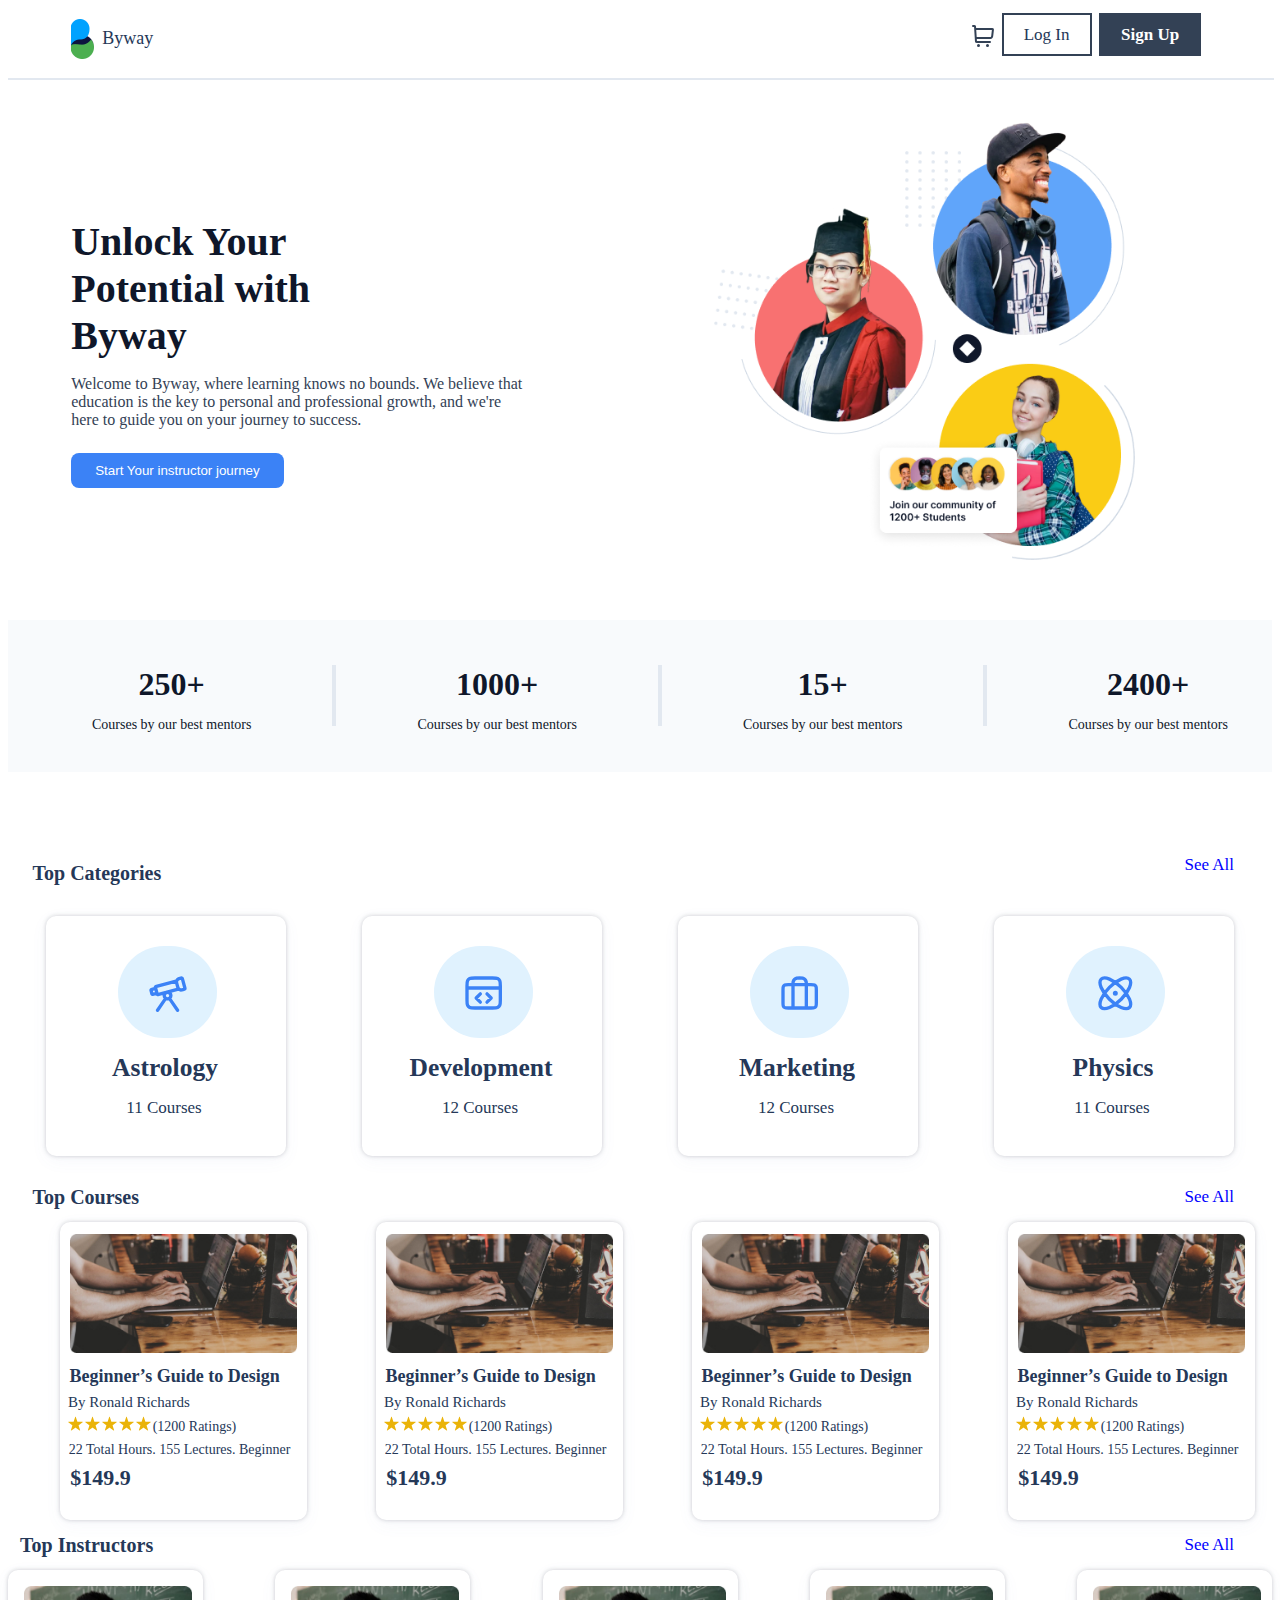
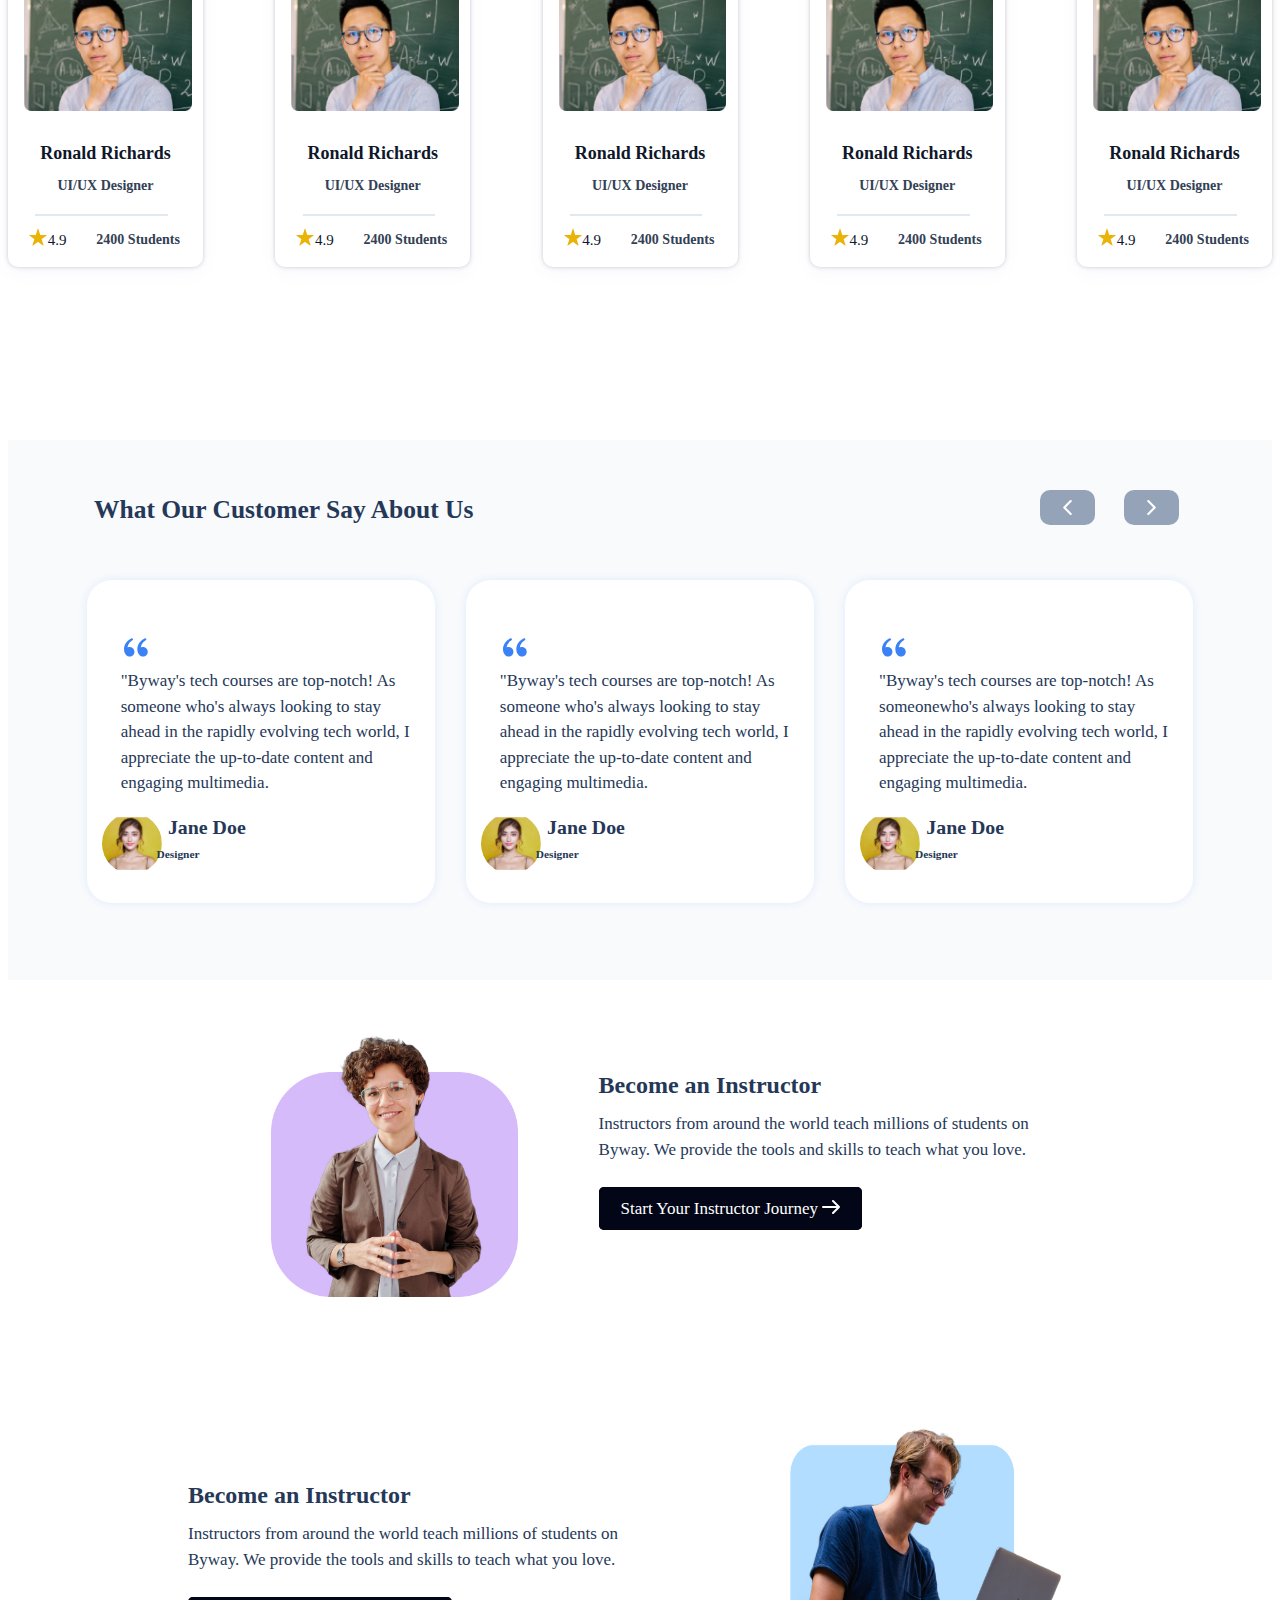
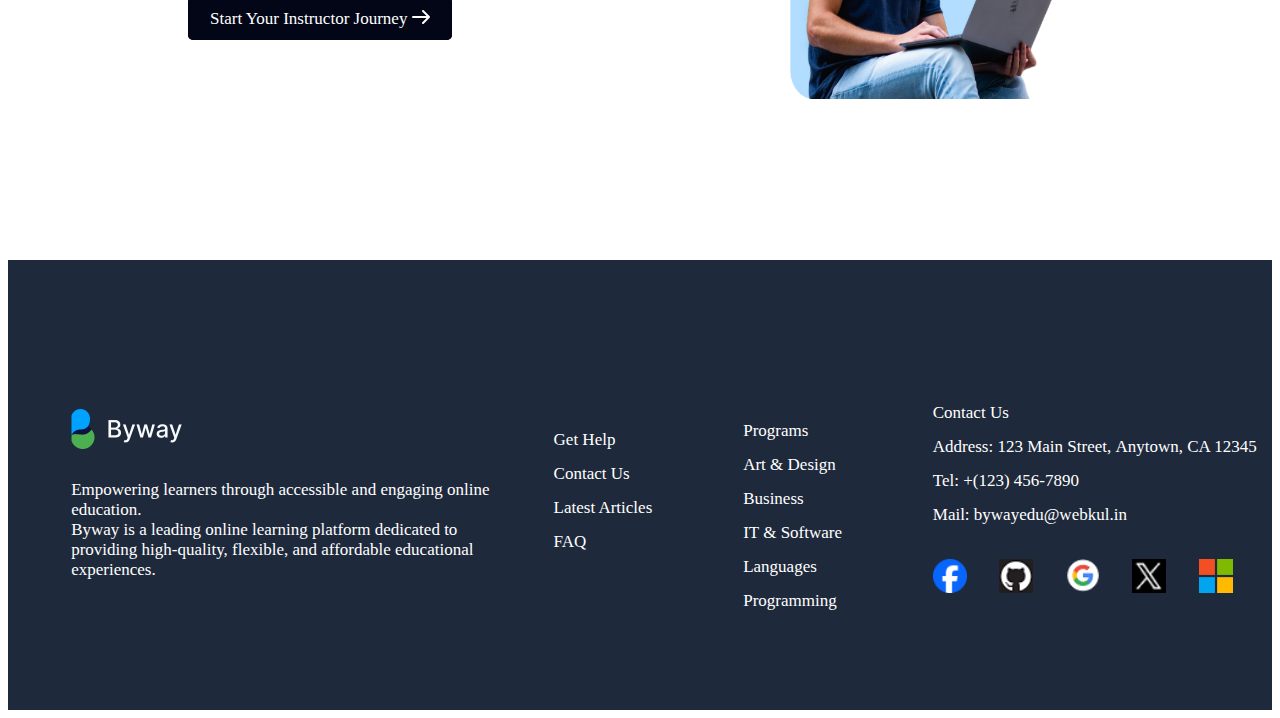
==== commit 193d0093: "Project Created" ====
--- a/index.html
+++ b/index.html
@@ -16,7 +16,7 @@
                     <div class="left">
                         <a href="#"><img src="images/logo.svg" alt="Logo"/></a>
                         <span>
-                            Byway
+                          <a href="index.html">Byway</a>
                         </span>
                     </div>
                     <nav>
@@ -38,7 +38,7 @@
                         <p>Welcome to Byway, where learning knows no bounds. We believe that education is the key to
                             personal and professional growth, and we're here to guide you on your journey to success.
                         </p>
-                        <button class="spt-btn">Start Your instructor journey</button>
+                        <a href="index.html"><button class="spt-btn">Start Your instructor journey</button></a>
                     </div>
                     <div class="spotlight-right">
                         <div class="img-container">
@@ -81,24 +81,24 @@
             </div>
             <div class="two">
               <ul>
-                <li><img src="images/astrology.svg" alt="" /></li>
+                <a href="#"><li><img src="images/astrology.svg" alt="" /></li>
                 <h2>Astrology</h2>
-                <p>11 Courses</p>
-              </ul>
-              <ul>
-                <li><img src="images/devlopment.svg" alt="" /></li>
+                <p>11 Courses</p></a>
+              </ul>
+              <ul>
+                <a href="#"><li><img src="images/devlopment.svg" alt="" /></li>
                 <h2>Development</h2>
-                <p>12 Courses</p>
-              </ul>
-              <ul>
-                <li><img src="images/marketing.svg" alt="" /></li>
+                <p>12 Courses</p></a>
+              </ul>
+              <ul>
+                <a href="#"><li><img src="images/marketing.svg" alt="" /></li>
                 <h2>Marketing</h2>
-                <p>12 Courses</p>
-              </ul>
-              <ul>
-                <li><img src="images/physics.svg" alt="" /></li>
+                <p>12 Courses</p></a>
+              </ul>
+              <ul>
+                <a href="#"><li><img src="images/physics.svg" alt="" /></li>
                 <h2>Physics</h2>
-                <p>11 Courses</p>
+                <p>11 Courses</p></a>
               </ul>
             </div>
           </section>
@@ -110,7 +110,7 @@
               <a href="">See All</a>
             </div>
             <div class="container">
-              <div class="box">
+              <a href="#"><div class="box">
                 <img src="images/bg.jpg" alt="" />
                 <h3>Beginner’s Guide to Design</h3>
                 <h6>By Ronald Richards</h6>
@@ -123,9 +123,9 @@
                   <li class="li-text">(1200 Ratings)</li>
                 </ul>
                 <p>22 Total Hours. 155 Lectures. Beginner</p>
-                <h5>$149.9</h5>
-              </div>
-              <div class="box">
+                <h5>$149.9</h5></a>
+              </div>
+              <a href="#"><div class="box">
                 <img src="images/bg.jpg" alt="" />
                 <h3>Beginner’s Guide to Design</h3>
                 <h6>By Ronald Richards</h6>
@@ -138,9 +138,9 @@
                   <li class="li-text">(1200 Ratings)</li>
                 </ul>
                 <p>22 Total Hours. 155 Lectures. Beginner</p>
-                <h5>$149.9</h5>
-              </div>
-              <div class="box">
+                <h5>$149.9</h5></a>
+              </div>
+              <a href="#"><div class="box">
                 <img src="images/bg.jpg" alt="" />
                 <h3>Beginner’s Guide to Design</h3>
                 <h6>By Ronald Richards</h6>
@@ -153,9 +153,9 @@
                   <li class="li-text">(1200 Ratings)</li>
                 </ul>
                 <p>22 Total Hours. 155 Lectures. Beginner</p>
-                <h5>$149.9</h5>
-              </div>
-              <div class="box">
+                <h5>$149.9</h5></a>
+              </div>
+              <a href="#"><div class="box">
                 <img src="images/bg.jpg" alt="" />
                 <h3>Beginner’s Guide to Design</h3>
                 <h6>By Ronald Richards</h6>
@@ -168,7 +168,7 @@
                   <li class="li-text">(1200 Ratings)</li>
                 </ul>
                 <p>22 Total Hours. 155 Lectures. Beginner</p>
-                <h5>$149.9</h5>
+                <h5>$149.9</h5></a>
               </div>
             </div>
           </section>
@@ -392,15 +392,15 @@
                 </li>
                 <li><a href="#">Tel: +(123) 456-7890</a></li>
                 <li><a href="#">Mail: bywayedu@webkul.in</a></li>
-                <li>
-                  <ul>
-                    <li><a href="#"><img src="images/facebook-brands-solid.svg" alt=""></a></li>
-                    <li><a href="#"><img src="images/github-brands-solid.svg" alt=""></a></li>
-                    <li><a href="#"><img src="images/google-brands-solid.svg" alt=""></a></li>
-                    <li><a href="#"><img src="images/x-twitter-brands-solid.svg" alt=""></a></li>
-                    <li><a href="#"><img src="images/microsoft-brands-solid.svg" alt=""></a></li>
+                
+                  <ul class="brands">
+                    <li><a href="https://www.facebook.com/danish.nizam.332?mibextid=ZbWKwL"><img src="images/facebook-brands-solid.png" alt=""></a></li>
+                    <li><a href="https://github.com/danishiba"><img src="images/github-brands-solid.png" alt=""></a></li>
+                    <li><a href="https://www.google.co.in/"><img src="images/google-brands-solid.png" alt=""></a></li>
+                    <li><a href="https://x.com/Danish2244DH?t=PtCwG0vqAYr-tT9UoBmAfg&s=35"><img src="images/x-twitter-brands-solid.png" alt=""></a></li>
+                    <li><a href="https://www.microsoft.com/en-in"><img src="images/microsoft-brands-solid.png" alt=""></a></li>
                   </ul>
-                </li>
+                
               </ul>
             </div>
           </section>
--- a/style.css
+++ b/style.css
@@ -3,86 +3,16 @@
   font-size: 17px;
   color: #253858;
   overflow-x: hidden;
-  /* min-width: 320px; */
-  /* font-weight: 500; */
 }
 li {
   list-style: none;
 }
-input,
-textarea,
-select {
-  font-family: "Inter24pt-Regular";
-  font-weight: 500;
-}
-@font-face {
-  font-family: "Inter18pt-Black";
-  src: url("../font/Inter18pt-Black.woff2") format("woff2");
-  font-weight: 500;
-  font-style: normal;
-  font-display: swap;
-}
-
-@font-face {
-  font-family: "Inter18pt-Bold";
-  src: url("../font/Inter18pt-Bold.woff2") format("woff2");
-  font-weight: bold;
-  font-style: normal;
-  font-display: swap;
-}
-
-@font-face {
-  font-family: "Inter18pt-ExtraBold";
-  src: url("../font/Inter18pt-ExtraBold.woff2") format("woff2");
-  font-weight: bold;
-  font-style: normal;
-  font-display: swap;
-}
-
-@font-face {
-  font-family: "Inter18pt-Light";
-  src: url("../font/Inter18pt-Light.woff2") format("woff2");
-  font-weight: 300;
-  font-style: normal;
-  font-display: swap;
-}
-
-@font-face {
-  font-family: "Inter18pt-Medium";
-  src: url("../font/Inter18pt-Medium.woff2") format("woff2");
-  font-weight: 900;
-  font-style: normal;
-  font-display: swap;
-}
-
-@font-face {
-  font-family: "Inter18pt-SemiBold";
-  src: url("../font/Inter18pt-SemiBold.woff2") format("woff2");
-  font-weight: 600;
-  font-style: normal;
-  font-display: swap;
-}
-
-@font-face {
-  font-family: "Inter24pt-Regular";
-  src: url("../font/Inter24pt-Regular.woff2") format("woff2");
-  font-weight: normal;
-  font-style: normal;
-  font-display: swap;
-}
-
-@font-face {
-  font-family: "Inter 24pt";
-  src: url("../font/Inter24pt-Medium.woff2") format("woff2");
-  font-weight: 500;
-  font-style: normal;
-  font-display: swap;
-}
 a {
   color: #253858;
+  text-decoration: none
 }
 a:hover,
-.submit:hover {          
+.submit:hover {
   opacity: 0.85;
 }
 .wrapper {
@@ -90,7 +20,6 @@
   max-width: 1280px;
   width: 90%;
 }
-/*Header*/
 #header {
   width: 100%;
   height: 70px;
@@ -117,6 +46,8 @@
   font-size: 18px;
   display: block;
 }
+
+
 #header div nav {
   width: 70%;
 }
@@ -138,15 +69,12 @@
   color: #ffffff;
   font-weight: 700;
 }
-.line{
-    border: #E2E8F0 1px solid;
-   margin: 0 auto;
-   width: 100%;
-}
-
-/*Header*/
-
-/*spotlight*/
+.line {
+  border: #e2e8f0 1px solid;
+  margin: 0 auto;
+  width: 100%;
+}
+
 #spotlight {
   padding-top: 40px;
   padding-bottom: 60px;
@@ -160,23 +88,23 @@
   width: 50%;
 }
 #spotlight .spotlight-content .spotlight-left h1 {
-    color: #0F172A;
-    font-size: 40px;
-    width: 63%;
-    margin-bottom: 16px;
+  color: #0f172a;
+  font-size: 40px;
+  width: 63%;
+  margin-bottom: 16px;
 }
 #spotlight .spotlight-content .spotlight-left p {
-    color: #334155;
-    font-size: 16px;
-    width: 80%;
-    margin-bottom: 24px;
+  color: #334155;
+  font-size: 16px;
+  width: 80%;
+  margin-bottom: 24px;
 }
 #spotlight .spotlight-content .spotlight-left button {
-    background-color: #3B82F6;
-    padding: 10px 24px;
-    border: #3B82F6;
-    color: #ffff;
-    border-radius: 8px;
+  background-color: #3b82f6;
+  padding: 10px 24px;
+  border: #3b82f6;
+  color: #ffff;
+  border-radius: 8px;
 }
 #spotlight .spotlight-content .spotlight-right {
   width: 50%;
@@ -190,41 +118,33 @@
   width: 100%;
 }
 
-/*spotlight*/
-
-/* status */
 #status {
   background: #f8fafc;
   padding: 8px 44px;
- margin-bottom: 60px;
-}
-#status .status-content {
+  margin-bottom: 60px;
 }
 #status .status-content ul {
   display: flex;
   justify-content: space-between;
 }
 #status .status-content ul li {
-    text-align: center;
+  text-align: center;
 }
 #status .status-content ul li h1 {
-    font-size: 32px;
-    color: #0F172A;
-    margin-bottom: 6px;
+  font-size: 32px;
+  color: #0f172a;
+  margin-bottom: 6px;
 }
 #status .status-content ul li p {
-    font-size:14px ;
-    color: #0F172A;
-}
-#status .status-content ul .statusline{
-    border: 2px solid #E2E8F0;
-    height: 57px;
-    margin: auto;
-}
-
-/* stats */
-#middle {
-}
+  font-size: 14px;
+  color: #0f172a;
+}
+#status .status-content ul .statusline {
+  border: 2px solid #e2e8f0;
+  height: 57px;
+  margin: auto;
+}
+
 #middle .wrapper {
   width: 100%;
 }
@@ -277,8 +197,7 @@
   margin-top: 10px;
   margin-left: -35px;
 }
-#Courses {
-}
+
 #Courses .wrapper {
   width: 100%;
 }
@@ -310,8 +229,7 @@
   height: 300px;
   border-radius: 10px;
 }
-#Courses .wrapper .container .box img {
-}
+
 #Courses .wrapper .container .box h3 {
   font-size: 18px;
   margin-top: 8px;
@@ -353,8 +271,7 @@
   margin-left: -72%;
   font-size: 22px;
 }
-#Instructors {
-}
+
 #Instructors .wrapper {
   width: 100%;
   height: 520px;
@@ -383,10 +300,10 @@
   border-radius: 10px;
 }
 #Instructors .wrapper .container .box .imgbox {
-   width: 86%; 
-   margin: 0 auto;
-   padding: 16px 16px;
-   margin-bottom: 16px;
+  width: 86%;
+  margin: 0 auto;
+  padding: 16px 16px;
+  margin-bottom: 16px;
 }
 #Instructors .wrapper .container .box img {
   display: block;
@@ -394,7 +311,7 @@
 }
 #Instructors .wrapper .container .box h2 {
   font-size: 18px;
-  color: #0F172A;
+  color: #0f172a;
   text-align: center;
 }
 #Instructors .wrapper .container .box h6 {
@@ -432,10 +349,8 @@
   font-size: 12px;
 }
 
-/* <!--customer--> */
-
 #Customer {
-    background: #f8fafc;
+  background: #f8fafc;
 }
 #Customer .wrapper .top {
   width: 100%;
@@ -451,8 +366,7 @@
   width: 50%;
   text-align: right;
 }
-#Customer .wrapper .top .right a {
-}
+
 #Customer .wrapper .top .right a img {
   width: 15px;
   height: 15px;
@@ -478,43 +392,38 @@
   background-color: #ffffff;
   padding: 24px 24px;
 }
-#Customer .wrapper .container h1 {
-}
-#Customer .wrapper .container h1 img {
-
-}
+
 #Customer .wrapper .container p {
   line-height: 25.6px;
 }
 #Customer .wrapper .container .classbox .img_container {
-    width: 60px
+  width: 60px;
 }
 #Customer .wrapper .container .classbox .img_container img {
-    width: 100%;
-    display: block;
-    border-radius: 50%;
-}
-#Customer .wrapper .container .classbox{
-    display: flex;
+  width: 100%;
+  display: block;
+  border-radius: 50%;
+}
+#Customer .wrapper .container .classbox {
+  display: flex;
 }
 #Customer .wrapper .container .box .classbox .box span {
-    display: block;
-}
-#Customer .wrapper .container .box .classbox h3{
+  display: block;
+}
+#Customer .wrapper .container .box .classbox h3 {
   padding-left: 2%;
   margin-top: 1%;
 }
 #Customer .wrapper .container .box .classbox h6 {
-    margin-top: 8%;
-    margin-left: -21%;
-}
-/* <!--customer--> */
-
+  margin-top: 8%;
+  margin-left: -21%;
+}
 #last {
+  height: 880px;
 }
 #last .wrapper {
   width: 100%;
-  height: 400px;
+  height: 805px;
   margin: 0px auto;
 }
 #last .wrapper .container {
@@ -556,8 +465,7 @@
   color: #ffffff;
   border-radius: 5px;
 }
-#last .wrapper .container .left .box-2 a img {
-}
+
 #last .wrapper .container .right {
   height: 440px;
   display: flex;
@@ -593,9 +501,8 @@
   color: #ffffff;
   border-radius: 5px;
 }
-/* #last .wrapper .container .left .box-2 a imgright */
 footer {
-  height: 330px;
+  height: 450px;
   background-color: #1e293b;
   margin: 0px;
 }
@@ -659,33 +566,33 @@
   text-decoration: none;
   color: #ffffff;
 }
-footer .second-meddle ul li ul{
-
-}
-footer .second-meddle ul li ul li{
-
-}
-footer .second-meddle ul li ul li a{
+ul.brands {
+  margin-top: 20px;
+  display: flex;
+  justify-content: space-between;
+  padding: 0;
+  width: 300px;
+}
+ul.brands li {
+  width: 34px;
+  height: 34px;
+}
+ul.brands li a {
+  width: 34px;
+  height: 34px;
+  display: block;
+}
+ul.brands li a img {
+  width: 34px;
+  height: 34px;
+}
+
+footer .second-meddle ul li ul li a {
   padding: 5px 10px;
-  color: #3B82F6;
+  color: #3b82f6;
   box-shadow: rgba(67, 71, 85, 0.27) 0px 0px 0.25em,
-  rgba(90, 125, 188, 0.05) 0px 0.25em 1em;
-  
-}
-footer .second-meddle ul li ul li a img{
-
-}
-/* footer .icon{
-    width: 94%;
-    display: flex;
-    justify-content: right;
-    justify-content: space-between;
-}
-footer .icon .box{
-    width: 30px;
-    height: 30px;
-    background-color: #563342;
-} */
+    rgba(90, 125, 188, 0.05) 0px 0.25em 1em;
+}
 
 @media (max-width: 1280px) {
   #main .wrapper header .left {
@@ -699,8 +606,7 @@
   #main .wrapper header nav ul {
     padding-right: 10px;
   }
-  #main .wrapper header div.left a {
-  }
+
   #middle .wrapper div.one h1 {
     margin-left: 2%;
   }
@@ -760,8 +666,7 @@
   #Courses .wrapper .container .box ul {
     margin-left: -13%;
   }
-  #Courses .wrapper .container .box ul li {
-  }
+
   #Courses .wrapper .container .box ul li img {
     margin: -6%;
   }
@@ -778,11 +683,10 @@
   #Instructors .wrapper .one {
     width: 97%;
   }
-  #Instructors .wrapper .one h1{
+  #Instructors .wrapper .one h1 {
     padding-left: 12px;
   }
-  #Instructors .wrapper .container .box {
-  }
+
   #Instructors .wrapper .container .box span {
     margin-left: 14%;
     width: 67%;
@@ -814,11 +718,11 @@
   #Customer .wrapper .container {
     justify-content: space-around;
   }
-  #Customer .wrapper .container .box{
+  #Customer .wrapper .container .box {
     padding: 24px 15px;
     width: 28%;
   }
-  #Customer .wrapper .container .box .classbox h6{
+  #Customer .wrapper .container .box .classbox h6 {
     margin-top: 11%;
     margin-left: -28%;
   }
@@ -861,12 +765,7 @@
   #last .wrapper .container .right .box-2 h4 {
     padding-top: 30px;
   }
-  #last .wrapper .container .right .img-container img {
-  }
-  #last .wrapper .container .right .img-container img {
-  }
-  #last .wrapper .container .right .img-container img {
-  }
+
   #Instructors .wrapper .container .box {
     width: 199px;
     height: 297px;
@@ -879,534 +778,530 @@
   #Instructors .wrapper .container .box {
     width: 195px;
   }
-  #Instructors .wrapper .container .box h6{
+  #Instructors .wrapper .container .box h6 {
     margin-top: -1px;
-}
-
-@media (max-width: 1080px) {
-  #home .wrapper div.left h1 {
-    font-size: 40px;
-    padding-right: 37%;
-    padding-left: 7%;
-  }
-  #home .wrapper div.left p {
-    margin-top: -40px;
-    line-height: 25.6px;
-    padding-bottom: 30px;
-    padding-left: 7%;
-  }
-  #home .wrapper div.left a {
-    margin-left: 7%;
-  }
-  #stats .wrapper div.stats ul li p {
-    margin-top: -27%;
-    font-size: 14px;
-  }
-  #middle .wrapper div.two ul {
-    width: 160px;
-  }
-  #middle .wrapper div.two ul li {
-    margin-left: 7%;
-  }
-  #Courses .wrapper .one{
-    height: 16vh;
-  }
-  #Courses .wrapper .container .box {
-    width: 215px;
-    height: 275px;
-  }
-  #Courses .wrapper .container .box h3 {
-    margin-left: -1%;
-    font-size: 17px;
-  }
-  #Courses .wrapper .container .box h6 {
-    margin-left: -20%;
-    font-size: 19px;
-  }
-  #Courses .wrapper .container .box ul li {
-    margin-top: -22%;
-    margin-right: 10px;
-    margin-left: -5px;
-  }
-  #Courses .wrapper .container .box p {
-    margin-left: -4%;
-    font-size: 16px;
-    margin-top: -39px;
-  }
-  #Courses .wrapper .container .box h5 {
-    margin-top: -7%;
-    margin-left: -66%;
-  }
-  #Courses .wrapper .container .box {
-    width: 218px;
-  }
-  #Instructors .wrapper {
-    height: 299px;
-  }
-  #Instructors .wrapper .one{
-    height: 18vh;
-  }
-  #Instructors .wrapper .container .box {
-    width: 180px;
-    height: 280px;
-  }
-  #Instructors .wrapper .container .box img {
-    margin-top: 11px;
-    width: 159px;
-  }
-  #Instructors .wrapper .container .box h6 {
-    font-size: 15px;
-    margin-bottom: 39px;
-  }
-  #Instructors .wrapper .container .box span {
-    width: 138px;
-    margin-top: -31px;
-  }
-  #Instructors .wrapper .container .box .star img {
-    margin-top: 0;
-  }
-  #Instructors .wrapper .container .box .star p {
-    margin-left: -13%;
-    font-size: 15px;
-    margin-top: 3.9%;
-  }
-  #Instructors .wrapper .container .box .star h6 {
-    margin-top: 14px;
-    margin-right: 9px;
-    font-size: 14px;
-  }
-  #Customer .wrapper .top {
-    height: 183px;
-    margin-top: 96px;
-  }
-  #Customer .wrapper .container {
-    height: 297px;
-  }
-  #Customer .wrapper .container .box .classbox h3 {
-    margin-top: 5%;
-  }
-  #Customer .wrapper .container .box .classbox h6{
-    margin-left: -31%;
-    padding-top: 3%;
-  }
-  #last .wrapper .container .left .img-container img {
-    padding-left: 32%;
-  }
-  #last .wrapper .container .right .box-2 {
-    padding-left: 120px;
-  }
-  #last .wrapper .container .right .img-container {
-    margin-top: 18px;
-  }
-  #last .wrapper .container .right .box-2 h4 {
-    padding-top: 30px;
-  }
-}
-@media (max-width: 980px) {
-  #main .wrapper header {
-    width: 100%;
-  }
-  #home .wrapper {
-    height: 350px;
-  }
-  #main .wrapper header .left {
-    margin-left: 4%;
-  }
-  #home .wrapper div.left h1 {
-    font-size: 30px;
-  }
-  #home .wrapper div.left p {
-    line-height: 22.6px;
-    padding-right: 10%;
-  }
-  #home .wrapper div.right img {
-    width: 292px;
-    height: 309px;
-  }
-  #middle .wrapper div.two {
-    height: 258px;
-  }
-  #middle .wrapper div.two ul {
-    width: 120px;
-    height: 215px;
-  }
-  #middle .wrapper div.two ul li {
-    margin-left: -9%;
-  }
-  #middle .wrapper div.two ul h2 {
-    margin-left: -35%;
-  }
-  #middle .wrapper div.two ul p {
-    margin-top: -13%;
-    margin-left: -36%;
-  }
-  #status .status-content ul {
-    width: 95%;
-    padding-left: 0px;
-  }
-  #status .status-content ul .statusline {
-    height: 80px;
-  }
-  #Courses .wrapper .container .box {
-    width: 170px;
-    height: 265px;
-  }
-  #Courses .wrapper .container .box h6 {
-    margin-left: -16%;
-    font-size: 15px;
-  }
-  #Courses .wrapper .container .box ul li {
-    margin-top: -27%;
-    margin-right: 11px;
-    margin-left: -14px;
-  }
-  #Courses .wrapper .container .box ul li img {
-    height: 10px;
-  }
-  #Courses .wrapper .container .box p {
-    margin-left: -12%;
-  }
-  #Courses .wrapper .container .box h5 {
-    margin-left: -5%;
-  }
-  #Instructors .wrapper .container .box {
-    width: 140px;
-    height: 230px;
-  }
-  #Instructors .wrapper .container .box img {
-    width: 108px;
-  }
-  #Instructors .wrapper .container .box h2 {
-    margin-top: -14px;
-    font-size: 18px;
-  }
-  #Instructors .wrapper .container .box h6 {
-    margin-top: -7px;
-  }
-  #Instructors .wrapper .container .box span {
-    width: 114px;
-    margin-top: -25px;
-    margin-left: 10px;
-  }
-  #Instructors .wrapper .container .box .star img {
-    width: 16px;
-    margin-left: 9px;
-  }
-  #Instructors .wrapper .container .box .star p {
-    margin-left: -6%;
-  }
-  #Instructors .wrapper .container .box .star h6 {
-    margin-top: 13px;
-    margin-right: 7px;
-    font-size: 13px;
-  }
-  #Customer{
-    height: 70vh;
-  }
-  #Customer .wrapper .container p {
-    font-size: 15px;
-  }
-  #Customer .wrapper .container .box {
-    height: 295px;
-  }
-  #Customer .wrapper .container .box .classbox h6{
-    margin-left: -38%;
-    padding-top: 7%;
-  }
-  #last .wrapper .container {
-    height: 88vh;
-  }
-  #last .wrapper .container .right {
-    height: 335px;
-  }
-  #last .wrapper .container .left .img-container img {
-    padding-left: 25%;
-  }
-  #last .wrapper .container .right .box-2 {
-    margin-top: -12%;
-  }
-  #last .wrapper .container .right .box-2 {
-    padding-left: 80px;
-  }
-  #last .wrapper .container .right .img-container img {
-    margin-top: -99px;
-    width: 262px;
-    height: 259px;
-  }
-}
-@media (max-width: 768px) {
-  #spotlight .spotlight-content {
-
-  }
-  #spotlight .spotlight-content .spotlight-left h1{
-    width: 85%;
-  }
-  #home .wrapper div.left h1 {
-    font-size: 24px;
-    padding-top: 35px;
-  }
-  #home .wrapper div.left p {
-    padding-right: 18%;
-    padding-top: 17px;
-  }
-  #home .wrapper div.right img {
-    width: 231px;
-    height: 237px;
-  }
-  #home .wrapper div.left a {
-    margin-left: 6%;
-  }
-  #stats .wrapper div.stats {
-    height: 22vh;
-  }
-  #middle .wrapper div.one {
-    height: 40px;
-  }
-  #stats .wrapper div.stats ul {
-    width: 100%;
-    padding-left: 0px;
-  }
-  #stats .wrapper div.stats ul li h1 {
-    font-size: 25px;
-  }
-  #middle .wrapper div.two{
-    display: flex;
-    flex-wrap: wrap;
-    height: 533px;
-    justify-content: space-between;
-    padding-left: 7px;
-    padding-right: 10px;
-  }
-  #Courses .wrapper .container {
-    display: flex;
-    flex-wrap: wrap;
-    justify-content: space-between;
-    padding-left: 7px;
-    padding-right: 10px;
-   
-  }
-  #Courses .wrapper .container .box{
-    margin-bottom: 10%;
-  }
-  #Instructors .wrapper {
-    height: 65vh;
-  }
-  #Instructors .wrapper .container {
-    display: flex;
-    justify-content: space-between;
-    flex-wrap:wrap;
-  }
-  #Instructors .wrapper .container .box {
-    width: 175px;
-    margin-bottom: 10%;
-  }
-  #Instructors .wrapper .container .box:last-child{
-    margin-right: 34%;
-  }
-  #Instructors .wrapper .container .box .imgbox {
-    padding: 11px 9px;
-  }
-  #Instructors .wrapper .container .box img{
-    width: 150px;
-    margin-top: 0px;
-  }
-  #Customer{
-    height: 122vh;
-  }
-  #Customer .wrapper{
-    width: 100%;
-    height: 95vh;
-  }
-  #Customer .wrapper .container{
-    display: flex;
-    justify-content: space-between;
-    flex-wrap: wrap;
-  }
-  #Customer .wrapper .container .box{
-    width: 40%;
-    height: 277px;
-    margin: 12px;
-  }
-  #Customer .wrapper .container .box .classbox h6 {
-    margin-left: -31%;
-    padding-top: 5%;
-  }
-  #last .wrapper .container {
-    height: 78vh;
-  }
-  #last .wrapper .container .left{
-    height: 365px;
-  }
-  #last .wrapper .container .left .img-container img{
-    padding-left: 8px;
-  }
-  #last .wrapper .container .left .box-2 {
-    padding-left: 63px;
-  }
-  #last .wrapper .container .left .box-2 a {
-    width: 30px;
-  }
-  #last .wrapper .container .right {
-    height: 365px;
-    display: flex;
-  }
-  #last .wrapper .container .right .img-container img {
-    margin: 0px ;
-    width: 248px;
-    height: 219px;
-  }
-  #last .wrapper .container .right .box-2 h4{
-    padding: 0%;
-  }
-  #last .wrapper .container .right .box-2{
-    padding-left: 20px;
-    margin: 0px;
-  }
-}
-@media (max-width: 640px) {
-  #spotlight .spotlight-content .spotlight-left h1{
-    width: 116%;
-  }
-  #spotlight .spotlight-content .spotlight-right img{
-    width: 125%;
-  }
-  #spotlight .spotlight-content .spotlight-left p {
-    width: 106%;
-  }
-  #status {
-    padding: 0;
-  }
-  #Instructors .wrapper .container .box {
-    width: 170px;
-  }
-  #Customer .wrapper .top {
-     margin-top: 35%;
-  }
-  #Customer .wrapper .container .box{
-    width: 39%;
-    height: 294px;
-  }
-  #Customer .wrapper .container .box .classbox h6{
-    margin-left: -37%;
-  }
-  #Courses .wrapper .container{
-    margin-right: -20px;
-  }
-  #last .wrapper .container .left .img-container img{
-    width: 84%;
-    height: 75%;
-  }
-  #last .wrapper .container .left .box-2{
-    padding: 0;
-  }
-  #last .wrapper .container .left .box-2 a {
-    padding: 11px 12px 11px 12px;
-  }
-  #last .wrapper .container .left .box-2 p {
-    padding-right: 0%;
-    line-height: 16.6px;
-    margin-top: -22px;
-  }
-
-  #last .wrapper .container {
-    height: 85vh;
-  }
-  #last .wrapper .container .right .box-2 {
-    padding-left: 10px;
-  }
-  #last .wrapper .container .right .box-2 a {
-    padding: 10px 11px;
-  }
-}
-@media (max-width: 540px) {
-  #middle .wrapper div.two {
-    width: 70%;
-  }
-  #middle .wrapper div.two {
-    width: 100%;
-  }
-  #middle .wrapper div.two ul{
-    width: 185px;
-  }
-  #middle .wrapper div.two ul li{
-    margin-left: 10%;
-
-  }
-  #Courses .wrapper .container .box {
-    width: 225px;
-  }
-  #Courses .wrapper .container .box ul{
-    padding-left: 53px;
-    padding-top: 7px;
-  }
-  #Courses .wrapper .container .box ul li {
-    margin-top: -20%;
-    margin-right: 15px;
-  }
-  #Courses .wrapper .container .box ul li img{
-    height: 15px;
-  }
-  #Courses .wrapper .container .box h6 {
-    margin-left: -35%;
-  }
-  #Courses .wrapper .container .box p{
-    margin-left: -5%;
-    padding-top: 5px;
-  }
- #Instructors .wrapper .container .box {
-    width: 225px;
-    height: 36vh;
- } 
- #Instructors .wrapper .container .box img {
-   width: 195px;
- }
- #Instructors .wrapper .container .box span{
-  width: 176px;
-  margin-top: -25px;
-  margin-left: 20px;
- }
- #Instructors .wrapper .container .box .star img {
-  width: 16px;
-  margin-left: 16px;
- }
- #Instructors .wrapper .container .box .star p {
-  margin-left: -30%;
-  margin-top: 5px;
- }
- #Instructors .wrapper .container .box .star h6{
-  margin-right: 26px;
- }
- #Customer .wrapper .top{
-  margin-top: 135%;
- }
- #Customer .wrapper .container .box{
-  width: 85%;
-  height: 225px;
- }
- #Customer .wrapper .container .box .classbox{
-  padding-left: 5%;
- }
- #Customer .wrapper .container .box .classbox h3{
-  margin-top: 3%;
- }
- #Customer .wrapper .container .box .classbox h6{
-  margin-left: -20%;
-  margin-top: 5%;
- }
- #last .wrapper .container {
-  padding-top: 85px;
- }
- #last .wrapper .container .left .box-2 {
-  width: 60%;
- }
- #last .wrapper .container .right .box-2 {
-  width: 60%;
- }
- #last .wrapper .container .right .img-container {
-  width: 40%;
- }
-}
-@media (max-width: 480px) {
-}
-@media (max-width: 360px) {
-}+  }
+
+  @media (max-width: 1080px) {
+    #home .wrapper div.left h1 {
+      font-size: 40px;
+      padding-right: 37%;
+      padding-left: 7%;
+    }
+    #home .wrapper div.left p {
+      margin-top: -40px;
+      line-height: 25.6px;
+      padding-bottom: 30px;
+      padding-left: 7%;
+    }
+    #home .wrapper div.left a {
+      margin-left: 7%;
+    }
+    #stats .wrapper div.stats ul li p {
+      margin-top: -27%;
+      font-size: 14px;
+    }
+    #middle .wrapper div.two ul {
+      width: 160px;
+    }
+    #middle .wrapper div.two ul li {
+      margin-left: 7%;
+    }
+    #Courses .wrapper .one {
+      height: 16vh;
+    }
+    #Courses .wrapper .container .box {
+      width: 215px;
+      height: 275px;
+    }
+    #Courses .wrapper .container .box h3 {
+      margin-left: -1%;
+      font-size: 17px;
+    }
+    #Courses .wrapper .container .box h6 {
+      margin-left: -20%;
+      font-size: 19px;
+    }
+    #Courses .wrapper .container .box ul li {
+      margin-top: -22%;
+      margin-right: 10px;
+      margin-left: -5px;
+    }
+    #Courses .wrapper .container .box p {
+      margin-left: -4%;
+      font-size: 16px;
+      margin-top: -39px;
+    }
+    #Courses .wrapper .container .box h5 {
+      margin-top: -7%;
+      margin-left: -66%;
+    }
+    #Courses .wrapper .container .box {
+      width: 218px;
+    }
+    #Instructors .wrapper {
+      height: 299px;
+    }
+    #Instructors .wrapper .one {
+      height: 18vh;
+    }
+    #Instructors .wrapper .container .box {
+      width: 180px;
+      height: 280px;
+    }
+    #Instructors .wrapper .container .box img {
+      margin-top: 11px;
+      width: 159px;
+    }
+    #Instructors .wrapper .container .box h6 {
+      font-size: 15px;
+      margin-bottom: 39px;
+    }
+    #Instructors .wrapper .container .box span {
+      width: 138px;
+      margin-top: -31px;
+    }
+    #Instructors .wrapper .container .box .star img {
+      margin-top: 0;
+    }
+    #Instructors .wrapper .container .box .star p {
+      margin-left: -13%;
+      font-size: 15px;
+      margin-top: 3.9%;
+    }
+    #Instructors .wrapper .container .box .star h6 {
+      margin-top: 14px;
+      margin-right: 9px;
+      font-size: 14px;
+    }
+    #Customer .wrapper .top {
+      height: 183px;
+      margin-top: 96px;
+    }
+    #Customer .wrapper .container {
+      height: 297px;
+    }
+    #Customer .wrapper .container .box .classbox h3 {
+      margin-top: 5%;
+    }
+    #Customer .wrapper .container .box .classbox h6 {
+      margin-left: -31%;
+      padding-top: 3%;
+    }
+    #last .wrapper .container .left .img-container img {
+      padding-left: 32%;
+    }
+    #last .wrapper .container .right .box-2 {
+      padding-left: 120px;
+    }
+    #last .wrapper .container .right .img-container {
+      margin-top: 18px;
+    }
+    #last .wrapper .container .right .box-2 h4 {
+      padding-top: 30px;
+    }
+  }
+  @media (max-width: 980px) {
+    #main .wrapper header {
+      width: 100%;
+    }
+    #home .wrapper {
+      height: 350px;
+    }
+    #main .wrapper header .left {
+      margin-left: 4%;
+    }
+    #home .wrapper div.left h1 {
+      font-size: 30px;
+    }
+    #home .wrapper div.left p {
+      line-height: 22.6px;
+      padding-right: 10%;
+    }
+    #home .wrapper div.right img {
+      width: 292px;
+      height: 309px;
+    }
+    #middle .wrapper div.two {
+      height: 258px;
+    }
+    #middle .wrapper div.two ul {
+      width: 120px;
+      height: 215px;
+    }
+    #middle .wrapper div.two ul li {
+      margin-left: -9%;
+    }
+    #middle .wrapper div.two ul h2 {
+      margin-left: -35%;
+    }
+    #middle .wrapper div.two ul p {
+      margin-top: -13%;
+      margin-left: -36%;
+    }
+    #status .status-content ul {
+      width: 95%;
+      padding-left: 0px;
+    }
+    #status .status-content ul .statusline {
+      height: 80px;
+    }
+    #Courses .wrapper .container .box {
+      width: 170px;
+      height: 265px;
+    }
+    #Courses .wrapper .container .box h6 {
+      margin-left: -16%;
+      font-size: 15px;
+    }
+    #Courses .wrapper .container .box ul li {
+      margin-top: -27%;
+      margin-right: 11px;
+      margin-left: -14px;
+    }
+    #Courses .wrapper .container .box ul li img {
+      height: 10px;
+    }
+    #Courses .wrapper .container .box p {
+      margin-left: -12%;
+    }
+    #Courses .wrapper .container .box h5 {
+      margin-left: -5%;
+    }
+    #Instructors .wrapper .container .box {
+      width: 140px;
+      height: 230px;
+    }
+    #Instructors .wrapper .container .box img {
+      width: 108px;
+    }
+    #Instructors .wrapper .container .box h2 {
+      margin-top: -14px;
+      font-size: 18px;
+    }
+    #Instructors .wrapper .container .box h6 {
+      margin-top: -7px;
+    }
+    #Instructors .wrapper .container .box span {
+      width: 114px;
+      margin-top: -25px;
+      margin-left: 10px;
+    }
+    #Instructors .wrapper .container .box .star img {
+      width: 16px;
+      margin-left: 9px;
+    }
+    #Instructors .wrapper .container .box .star p {
+      margin-left: -6%;
+    }
+    #Instructors .wrapper .container .box .star h6 {
+      margin-top: 13px;
+      margin-right: 7px;
+      font-size: 13px;
+    }
+    #Customer {
+      height: 70vh;
+    }
+    #Customer .wrapper .container p {
+      font-size: 15px;
+    }
+    #Customer .wrapper .container .box {
+      height: 295px;
+    }
+    #Customer .wrapper .container .box .classbox h6 {
+      margin-left: -38%;
+      padding-top: 7%;
+    }
+    #last .wrapper .container {
+      height: 88vh;
+    }
+    #last .wrapper .container .right {
+      height: 335px;
+    }
+    #last .wrapper .container .left .img-container img {
+      padding-left: 25%;
+    }
+    #last .wrapper .container .right .box-2 {
+      margin-top: -12%;
+    }
+    #last .wrapper .container .right .box-2 {
+      padding-left: 80px;
+    }
+    #last .wrapper .container .right .img-container img {
+      margin-top: -99px;
+      width: 262px;
+      height: 259px;
+    }
+  }
+  @media (max-width: 768px) {
+    #spotlight .spotlight-content .spotlight-left h1 {
+      width: 85%;
+    }
+    #home .wrapper div.left h1 {
+      font-size: 24px;
+      padding-top: 35px;
+    }
+    #home .wrapper div.left p {
+      padding-right: 18%;
+      padding-top: 17px;
+    }
+    #home .wrapper div.right img {
+      width: 231px;
+      height: 237px;
+    }
+    #home .wrapper div.left a {
+      margin-left: 6%;
+    }
+    #stats .wrapper div.stats {
+      height: 22vh;
+    }
+    #middle .wrapper div.one {
+      height: 40px;
+    }
+    #stats .wrapper div.stats ul {
+      width: 100%;
+      padding-left: 0px;
+    }
+    #stats .wrapper div.stats ul li h1 {
+      font-size: 25px;
+    }
+    #middle .wrapper div.two {
+      display: flex;
+      flex-wrap: wrap;
+      height: 533px;
+      justify-content: space-between;
+      padding-left: 7px;
+      padding-right: 10px;
+    }
+    #Courses .wrapper .container {
+      display: flex;
+      flex-wrap: wrap;
+      justify-content: space-between;
+      padding-left: 7px;
+      padding-right: 10px;
+    }
+    #Courses .wrapper .container .box {
+      margin-bottom: 10%;
+    }
+    #Instructors .wrapper {
+      height: 65vh;
+    }
+    #Instructors .wrapper .container {
+      display: flex;
+      justify-content: space-between;
+      flex-wrap: wrap;
+    }
+    #Instructors .wrapper .container .box {
+      width: 175px;
+      margin-bottom: 10%;
+    }
+    #Instructors .wrapper .container .box:last-child {
+      margin-right: 34%;
+    }
+    #Instructors .wrapper .container .box .imgbox {
+      padding: 11px 9px;
+    }
+    #Instructors .wrapper .container .box img {
+      width: 150px;
+      margin-top: 0px;
+    }
+    #Customer {
+      height: 122vh;
+    }
+    #Customer .wrapper {
+      width: 100%;
+      height: 95vh;
+    }
+    #Customer .wrapper .container {
+      display: flex;
+      justify-content: space-between;
+      flex-wrap: wrap;
+    }
+    #Customer .wrapper .container .box {
+      width: 40%;
+      height: 277px;
+      margin: 12px;
+    }
+    #Customer .wrapper .container .box .classbox h6 {
+      margin-left: -31%;
+      padding-top: 5%;
+    }
+    #last .wrapper .container {
+      height: 78vh;
+    }
+    #last .wrapper .container .left {
+      height: 365px;
+    }
+    #last .wrapper .container .left .img-container img {
+      padding-left: 8px;
+    }
+    #last .wrapper .container .left .box-2 {
+      padding-left: 63px;
+    }
+    #last .wrapper .container .left .box-2 a {
+      width: 30px;
+    }
+    #last .wrapper .container .right {
+      height: 365px;
+      display: flex;
+    }
+    #last .wrapper .container .right .img-container img {
+      margin: 0px;
+      width: 248px;
+      height: 219px;
+    }
+    #last .wrapper .container .right .box-2 h4 {
+      padding: 0%;
+    }
+    #last .wrapper .container .right .box-2 {
+      padding-left: 20px;
+      margin: 0px;
+    }
+  }
+  @media (max-width: 640px) {
+    #spotlight .spotlight-content .spotlight-left h1 {
+      width: 116%;
+    }
+    #spotlight .spotlight-content .spotlight-right img {
+      width: 125%;
+    }
+    #spotlight .spotlight-content .spotlight-left p {
+      width: 106%;
+    }
+    #status {
+      padding: 0;
+    }
+    #Instructors .wrapper .container .box {
+      width: 170px;
+    }
+    #Customer .wrapper .top {
+      margin-top: 35%;
+    }
+    #Customer .wrapper .container .box {
+      width: 39%;
+      height: 294px;
+    }
+    #Customer .wrapper .container .box .classbox h6 {
+      margin-left: -37%;
+    }
+    #Courses .wrapper .container {
+      margin-right: -20px;
+    }
+    #last .wrapper .container .left .img-container img {
+      width: 84%;
+      height: 75%;
+    }
+    #last .wrapper .container .left .box-2 {
+      padding: 0;
+    }
+    #last .wrapper .container .left .box-2 a {
+      padding: 11px 12px 11px 12px;
+    }
+    #last .wrapper .container .left .box-2 p {
+      padding-right: 0%;
+      line-height: 16.6px;
+      margin-top: -22px;
+    }
+
+    #last .wrapper .container {
+      height: 85vh;
+    }
+    #last .wrapper .container .right .box-2 {
+      padding-left: 10px;
+    }
+    #last .wrapper .container .right .box-2 a {
+      padding: 10px 11px;
+    }
+  }
+  @media (max-width: 540px) {
+    #middle .wrapper div.two {
+      width: 70%;
+    }
+    #middle .wrapper div.two {
+      width: 100%;
+    }
+    #middle .wrapper div.two ul {
+      width: 185px;
+    }
+    #middle .wrapper div.two ul li {
+      margin-left: 10%;
+    }
+    #Courses .wrapper .container .box {
+      width: 225px;
+    }
+    #Courses .wrapper .container .box ul {
+      padding-left: 53px;
+      padding-top: 7px;
+    }
+    #Courses .wrapper .container .box ul li {
+      margin-top: -20%;
+      margin-right: 15px;
+    }
+    #Courses .wrapper .container .box ul li img {
+      height: 15px;
+    }
+    #Courses .wrapper .container .box h6 {
+      margin-left: -35%;
+    }
+    #Courses .wrapper .container .box p {
+      margin-left: -5%;
+      padding-top: 5px;
+    }
+    #Instructors .wrapper .container .box {
+      width: 225px;
+      height: 36vh;
+    }
+    #Instructors .wrapper .container .box img {
+      width: 195px;
+    }
+    #Instructors .wrapper .container .box span {
+      width: 176px;
+      margin-top: -25px;
+      margin-left: 20px;
+    }
+    #Instructors .wrapper .container .box .star img {
+      width: 16px;
+      margin-left: 16px;
+    }
+    #Instructors .wrapper .container .box .star p {
+      margin-left: -30%;
+      margin-top: 5px;
+    }
+    #Instructors .wrapper .container .box .star h6 {
+      margin-right: 26px;
+    }
+    #Customer .wrapper .top {
+      margin-top: 135%;
+    }
+    #Customer .wrapper .container .box {
+      width: 85%;
+      height: 225px;
+    }
+    #Customer .wrapper .container .box .classbox {
+      padding-left: 5%;
+    }
+    #Customer .wrapper .container .box .classbox h3 {
+      margin-top: 3%;
+    }
+    #Customer .wrapper .container .box .classbox h6 {
+      margin-left: -20%;
+      margin-top: 5%;
+    }
+    #last .wrapper .container {
+      padding-top: 85px;
+    }
+    #last .wrapper .container .left .box-2 {
+      width: 60%;
+    }
+    #last .wrapper .container .right .box-2 {
+      width: 60%;
+    }
+    #last .wrapper .container .right .img-container {
+      width: 40%;
+    }
+  }
+  @media (max-width: 480px) {
+  }
+  @media (max-width: 360px) {
+  }
+}
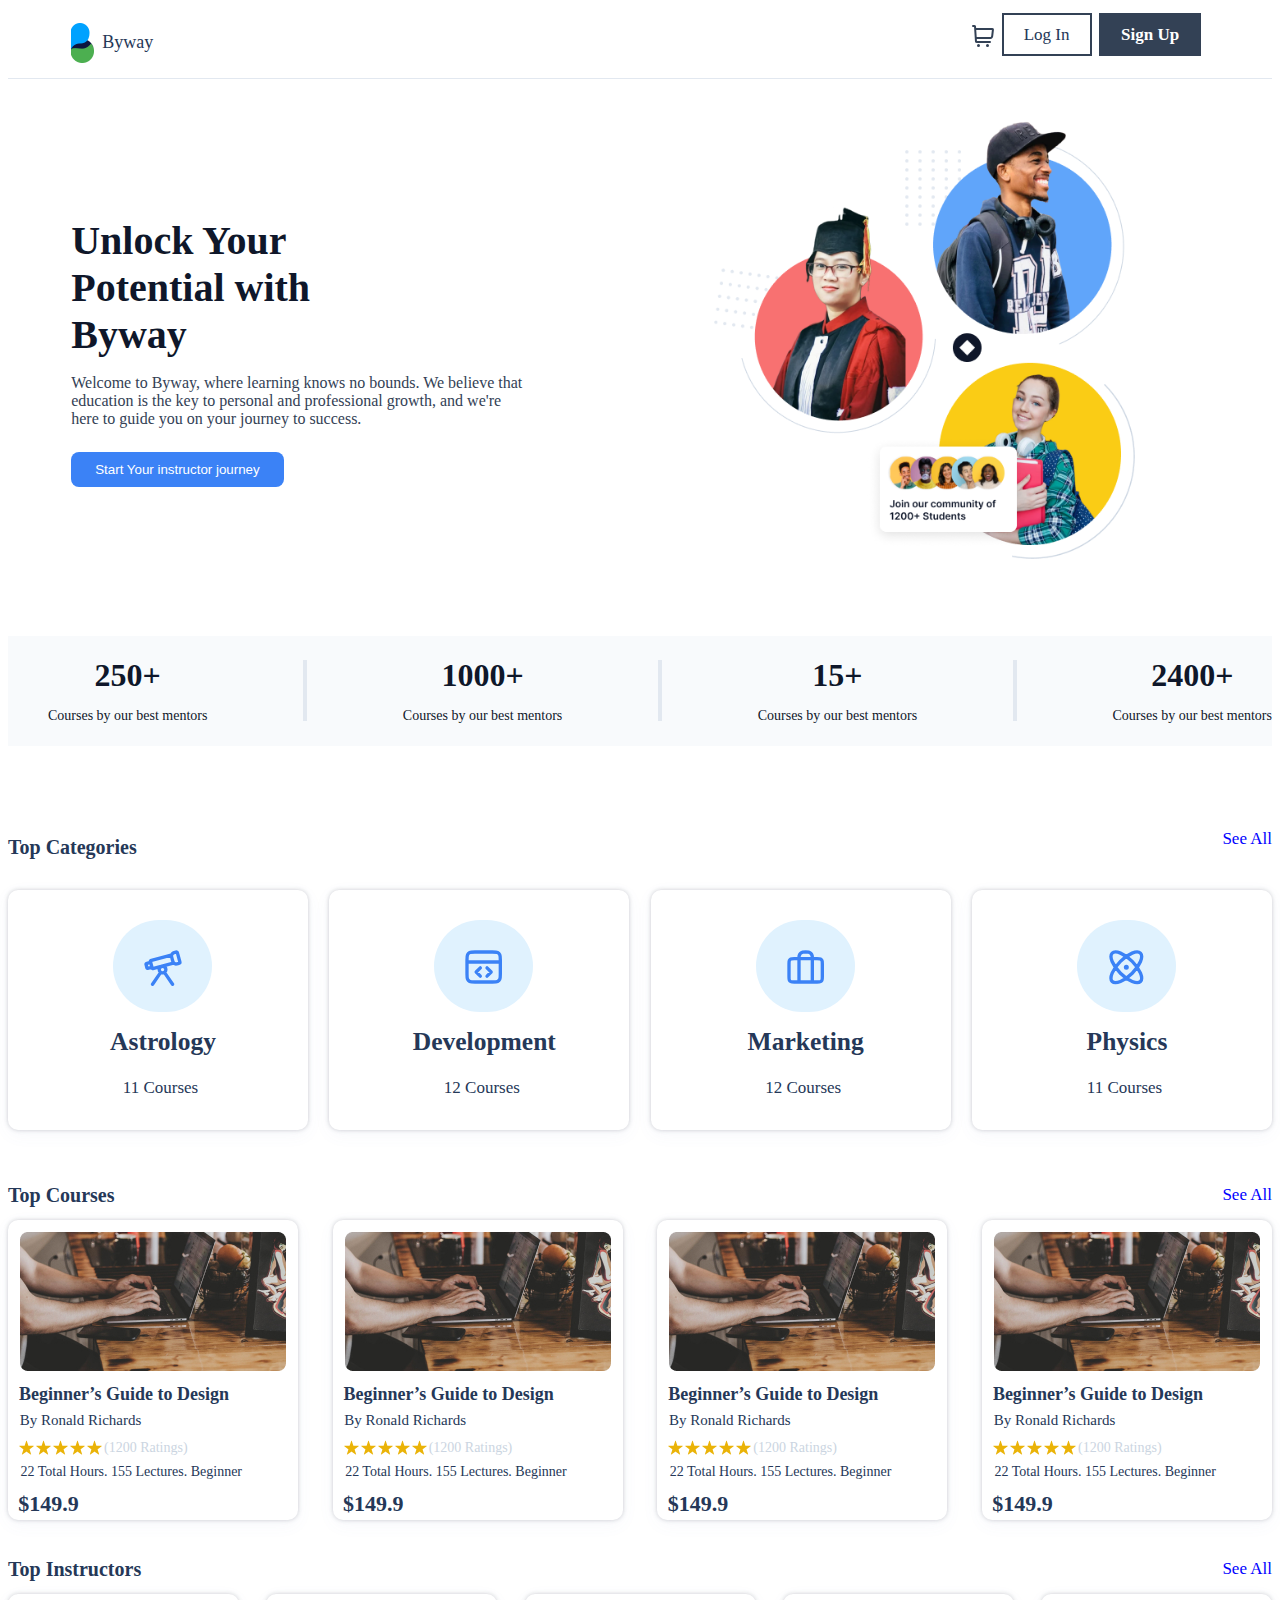
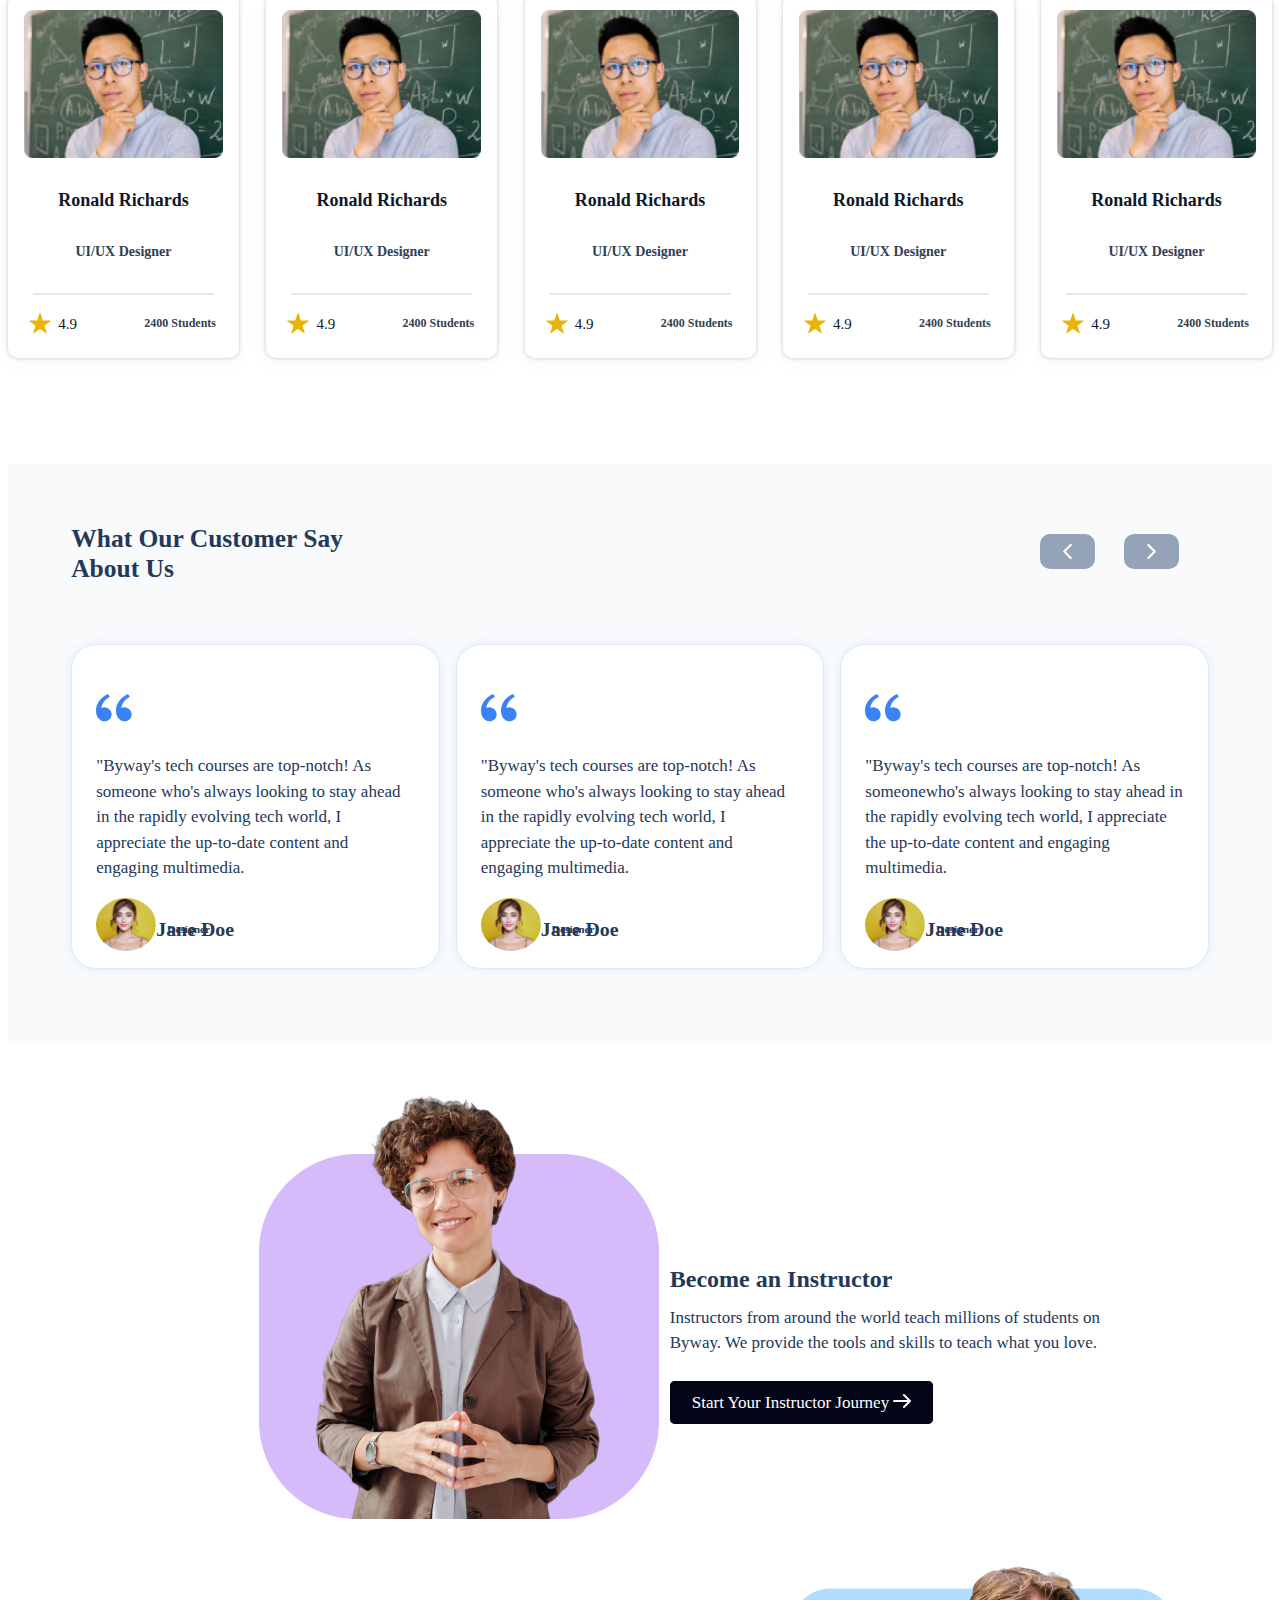
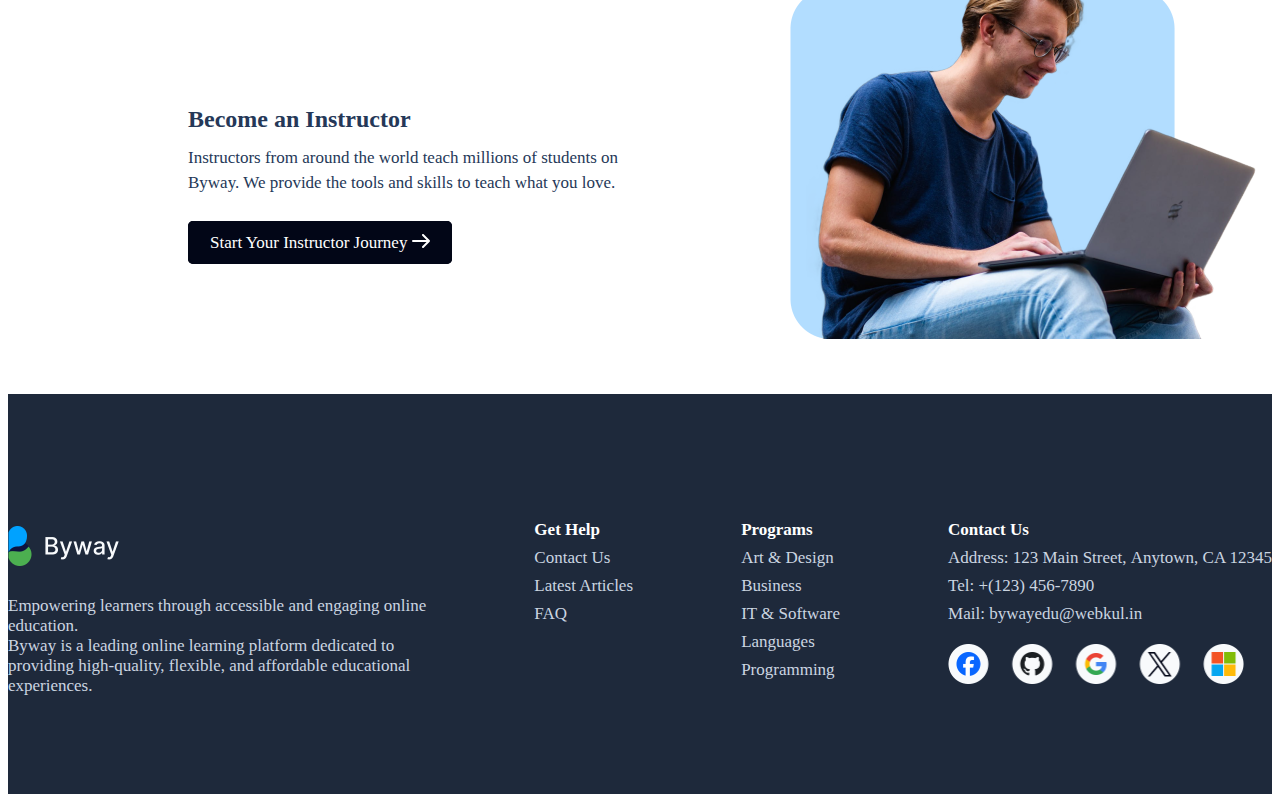
==== commit dcbdef3d: "Project Created" ====
--- a/index.html
+++ b/index.html
@@ -29,7 +29,7 @@
                 </div>
             </section>
         </header>
-        <hr class="line">
+        <div class="line"> </div>
         <section id="spotlight">
             <div class="wrapper">
                 <div class="spotlight-content">
@@ -123,8 +123,9 @@
                   <li class="li-text">(1200 Ratings)</li>
                 </ul>
                 <p>22 Total Hours. 155 Lectures. Beginner</p>
-                <h5>$149.9</h5></a>
-              </div>
+                <h5>$149.9</h5>
+              </div>
+              </a>
               <a href="#"><div class="box">
                 <img src="images/bg.jpg" alt="" />
                 <h3>Beginner’s Guide to Design</h3>
@@ -138,8 +139,9 @@
                   <li class="li-text">(1200 Ratings)</li>
                 </ul>
                 <p>22 Total Hours. 155 Lectures. Beginner</p>
-                <h5>$149.9</h5></a>
-              </div>
+                <h5>$149.9</h5>
+              </div>
+              </a>
               <a href="#"><div class="box">
                 <img src="images/bg.jpg" alt="" />
                 <h3>Beginner’s Guide to Design</h3>
@@ -153,8 +155,9 @@
                   <li class="li-text">(1200 Ratings)</li>
                 </ul>
                 <p>22 Total Hours. 155 Lectures. Beginner</p>
-                <h5>$149.9</h5></a>
-              </div>
+                <h5>$149.9</h5>
+              </div>
+              </a>
               <a href="#"><div class="box">
                 <img src="images/bg.jpg" alt="" />
                 <h3>Beginner’s Guide to Design</h3>
@@ -168,8 +171,9 @@
                   <li class="li-text">(1200 Ratings)</li>
                 </ul>
                 <p>22 Total Hours. 155 Lectures. Beginner</p>
-                <h5>$149.9</h5></a>
-              </div>
+                <h5>$149.9</h5>
+              </div>
+              </a>
             </div>
           </section>
         </section>
@@ -253,7 +257,7 @@
                     <div class="top">
                     <div class="left">
                       <h2>
-                        What Our Customer Say
+                        What Our Customer Say <br>
                         About Us
                       </h2>
                     </div>
@@ -355,9 +359,12 @@
             </div>
           </secction>
         </section>
+
         <footer>
+          <section class="footer">
             <div class="left">
               <h1><img src="images/image-4.png" alt="Logo" /></h1>
+              <a href="#">
               <p>
                 Empowering learners through accessible and engaging online<br />
                 education. <br />Byway is a leading online learning platform
@@ -365,10 +372,11 @@
                 providing high-quality, flexible, and affordable educational<br />
                 experiences.
               </p>
+              </a>
             </div>
             <div class="meddle">
               <ul>
-                <li>Get Help</li>
+                <li class="h1">Get Help</li>
                 <li><a href="#">Contact Us</a></li>
                 <li><a href="#">Latest Articles</a></li>
                 <li><a href="#">FAQ</a></li>
@@ -376,7 +384,7 @@
             </div>
             <div class="second-meddle">
               <ul>
-                <li>Programs</li>
+                <li class="h1">Programs</li>
                 <li><a href="#">Art & Design</a></li>
                 <li><a href="#">Business</a></li>
                 <li><a href="#">IT & Software</a></li>
@@ -386,7 +394,7 @@
             </div>
             <div class="Contact_us">
               <ul>
-                <li>Contact Us</li>
+                <li class="h1">Contact Us</li>
                 <li>
                   <a href="#">Address: 123 Main Street, Anytown, CA 12345</a>
                 </li>
@@ -394,11 +402,7 @@
                 <li><a href="#">Mail: bywayedu@webkul.in</a></li>
                 
                   <ul class="brands">
-                    <li><a href="https://www.facebook.com/danish.nizam.332?mibextid=ZbWKwL"><img src="images/facebook-brands-solid.png" alt=""></a></li>
-                    <li><a href="https://github.com/danishiba"><img src="images/github-brands-solid.png" alt=""></a></li>
-                    <li><a href="https://www.google.co.in/"><img src="images/google-brands-solid.png" alt=""></a></li>
-                    <li><a href="https://x.com/Danish2244DH?t=PtCwG0vqAYr-tT9UoBmAfg&s=35"><img src="images/x-twitter-brands-solid.png" alt=""></a></li>
-                    <li><a href="https://www.microsoft.com/en-in"><img src="images/microsoft-brands-solid.png" alt=""></a></li>
+                    <li><a href="https://www.facebook.com/danish.nizam.332?mibextid=ZbWKwL"><img src="images/image 3.png" alt=""></a></li>
                   </ul>
                 
               </ul>
--- a/style.css
+++ b/style.css
@@ -3,16 +3,86 @@
   font-size: 17px;
   color: #253858;
   overflow-x: hidden;
+
 }
 li {
   list-style: none;
 }
+input,
+textarea,
+select {
+  font-family: "Inter24pt-Regular";
+  font-weight: 500;
+}
+@font-face {
+  font-family: "Inter18pt-Black";
+  src: url("font/Inter18pt-Black.woff2") format("woff2");
+  font-weight: 500;
+  font-style: normal;
+  font-display: swap;
+}
+
+@font-face {
+  font-family: "Inter18pt-Bold";
+  src: url("font/Inter18pt-Bold.woff2") format("woff2");
+  font-weight: bold;
+  font-style: normal;
+  font-display: swap;
+}
+
+@font-face {
+  font-family: "Inter18pt-ExtraBold";
+  src: url("font/Inter18pt-ExtraBold.woff2") format("woff2");
+  font-weight: bold;
+  font-style: normal;
+  font-display: swap;
+}
+
+@font-face {
+  font-family: "Inter18pt-Light";
+  src: url("font/Inter18pt-Light.woff2") format("woff2");
+  font-weight: 300;
+  font-style: normal;
+  font-display: swap;
+}
+
+@font-face {
+  font-family: "Inter18pt-Medium";
+  src: url("font/Inter18pt-Medium.woff2") format("woff2");
+  font-weight: 900;
+  font-style: normal;
+  font-display: swap;
+}
+
+@font-face {
+  font-family: "Inter18pt-SemiBold";
+  src: url("font/Inter18pt-SemiBold.woff2") format("woff2");
+  font-weight: 600;
+  font-style: normal;
+  font-display: swap;
+}
+
+@font-face {
+  font-family: "Inter24pt-Regular";
+  src: url("font/Inter24pt-Regular.woff2") format("woff2");
+  font-weight: normal;
+  font-style: normal;
+  font-display: swap;
+}
+
+@font-face {
+  font-family: "Inter 24pt";
+  src: url("font/Inter24pt-Medium.woff2") format("woff2");
+  font-weight: 500;
+  font-style: normal;
+  font-display: swap;
+}
 a {
   color: #253858;
-  text-decoration: none
+  text-decoration: none;
 }
 a:hover,
-.submit:hover {
+.submit:hover {          
   opacity: 0.85;
 }
 .wrapper {
@@ -20,6 +90,7 @@
   max-width: 1280px;
   width: 90%;
 }
+
 #header {
   width: 100%;
   height: 70px;
@@ -46,8 +117,6 @@
   font-size: 18px;
   display: block;
 }
-
-
 #header div nav {
   width: 70%;
 }
@@ -69,11 +138,13 @@
   color: #ffffff;
   font-weight: 700;
 }
-.line {
-  border: #e2e8f0 1px solid;
-  margin: 0 auto;
-  width: 100%;
-}
+.line{
+   width: 100%;
+   height: 1px;
+   background-color:#E2E8F0;
+   
+}
+
 
 #spotlight {
   padding-top: 40px;
@@ -88,23 +159,23 @@
   width: 50%;
 }
 #spotlight .spotlight-content .spotlight-left h1 {
-  color: #0f172a;
-  font-size: 40px;
-  width: 63%;
-  margin-bottom: 16px;
+    color: #0F172A;
+    font-size: 40px;
+    width: 63%;
+    margin-bottom: 16px;
 }
 #spotlight .spotlight-content .spotlight-left p {
-  color: #334155;
-  font-size: 16px;
-  width: 80%;
-  margin-bottom: 24px;
+    color: #334155;
+    font-size: 16px;
+    width: 80%;
+    margin-bottom: 24px;
 }
 #spotlight .spotlight-content .spotlight-left button {
-  background-color: #3b82f6;
-  padding: 10px 24px;
-  border: #3b82f6;
-  color: #ffff;
-  border-radius: 8px;
+    background-color: #3B82F6;
+    padding: 10px 24px;
+    border: #3B82F6;
+    color: #ffff;
+    border-radius: 8px;
 }
 #spotlight .spotlight-content .spotlight-right {
   width: 50%;
@@ -118,33 +189,38 @@
   width: 100%;
 }
 
+
 #status {
-  background: #f8fafc;
-  padding: 8px 44px;
-  margin-bottom: 60px;
+  background: #f8fafc; 
+ margin-bottom: 60px;
+}
+#status .status-content {
 }
 #status .status-content ul {
   display: flex;
   justify-content: space-between;
 }
 #status .status-content ul li {
-  text-align: center;
+    text-align: center;
 }
 #status .status-content ul li h1 {
-  font-size: 32px;
-  color: #0f172a;
-  margin-bottom: 6px;
+    font-size: 32px;
+    color: #0F172A;
+    margin-bottom: 6px;
 }
 #status .status-content ul li p {
-  font-size: 14px;
-  color: #0f172a;
-}
-#status .status-content ul .statusline {
-  border: 2px solid #e2e8f0;
-  height: 57px;
-  margin: auto;
-}
-
+    font-size:14px ;
+    color: #0F172A;
+}
+#status .status-content ul .statusline{
+    border: 2px solid #E2E8F0;
+    height: 57px;
+    margin: auto;
+}
+
+#middle {
+  margin-bottom: 24px;
+}
 #middle .wrapper {
   width: 100%;
 }
@@ -197,7 +273,9 @@
   margin-top: 10px;
   margin-left: -35px;
 }
-
+#Courses {
+  margin-bottom: 24px;  
+}
 #Courses .wrapper {
   width: 100%;
 }
@@ -229,7 +307,8 @@
   height: 300px;
   border-radius: 10px;
 }
-
+#Courses .wrapper .container .box img {
+}
 #Courses .wrapper .container .box h3 {
   font-size: 18px;
   margin-top: 8px;
@@ -271,7 +350,8 @@
   margin-left: -72%;
   font-size: 22px;
 }
-
+#Instructors {
+}
 #Instructors .wrapper {
   width: 100%;
   height: 520px;
@@ -300,10 +380,10 @@
   border-radius: 10px;
 }
 #Instructors .wrapper .container .box .imgbox {
-  width: 86%;
-  margin: 0 auto;
-  padding: 16px 16px;
-  margin-bottom: 16px;
+   width: 86%; 
+   margin: 0 auto;
+   padding: 16px 16px;
+   margin-bottom: 16px;
 }
 #Instructors .wrapper .container .box img {
   display: block;
@@ -311,7 +391,7 @@
 }
 #Instructors .wrapper .container .box h2 {
   font-size: 18px;
-  color: #0f172a;
+  color: #0F172A;
   text-align: center;
 }
 #Instructors .wrapper .container .box h6 {
@@ -349,8 +429,10 @@
   font-size: 12px;
 }
 
+/* <!--customer--> */
+
 #Customer {
-  background: #f8fafc;
+    background: #f8fafc;
 }
 #Customer .wrapper .top {
   width: 100%;
@@ -366,7 +448,8 @@
   width: 50%;
   text-align: right;
 }
-
+#Customer .wrapper .top .right a {
+}
 #Customer .wrapper .top .right a img {
   width: 15px;
   height: 15px;
@@ -385,45 +468,49 @@
   justify-content: space-between;
 }
 #Customer .wrapper .container .box {
+  border: 1px solid #E2E8F0;
   box-shadow: 0px 0px 8px 0px #3b82f61f;
   width: 28%;
   height: 275px;
   border-radius: 25px;
   background-color: #ffffff;
   padding: 24px 24px;
-}
-
+
+}
+#Customer .wrapper .container h1 {
+}
+#Customer .wrapper .container h1 img {
+
+}
 #Customer .wrapper .container p {
   line-height: 25.6px;
 }
 #Customer .wrapper .container .classbox .img_container {
-  width: 60px;
+    width: 60px
 }
 #Customer .wrapper .container .classbox .img_container img {
-  width: 100%;
-  display: block;
-  border-radius: 50%;
-}
-#Customer .wrapper .container .classbox {
-  display: flex;
-}
-#Customer .wrapper .container .box .classbox .box span {
-  display: block;
-}
-#Customer .wrapper .container .box .classbox h3 {
+    width: 100%;
+    display: block;
+    border-radius: 50%;
+}
+#Customer .wrapper .container .classbox{
+    display: flex;
+}
+#Customer .wrapper .container .box .cla425pxssbox h3{
   padding-left: 2%;
   margin-top: 1%;
 }
 #Customer .wrapper .container .box .classbox h6 {
-  margin-top: 8%;
-  margin-left: -21%;
-}
+    margin-top: 8%;
+    margin-left: -21%;
+}
+
 #last {
-  height: 880px;
+  height: 950px;
 }
 #last .wrapper {
   width: 100%;
-  height: 805px;
+  height: 400px;
   margin: 0px auto;
 }
 #last .wrapper .container {
@@ -432,14 +519,15 @@
 #last .wrapper .container .left {
   height: 440px;
   display: flex;
+  align-items: center;
 }
 #last .wrapper .container .left .img-container {
   width: 40%;
   margin-top: 90px;
 }
 #last .wrapper .container .left .img-container img {
-  width: 300px;
-  height: 333px;
+  width: 400px;
+  height: 425px;
   padding-left: 52%;
 }
 #last .wrapper .container .left .box-2 {
@@ -465,18 +553,20 @@
   color: #ffffff;
   border-radius: 5px;
 }
-
+#last .wrapper .container .left .box-2 a img {
+}
 #last .wrapper .container .right {
   height: 440px;
   display: flex;
+  align-items: center;
 }
 #last .wrapper .container .right .img-container {
   width: 40%;
   margin-top: 90px;
 }
 #last .wrapper .container .right .img-container img {
-  width: 340px;
-  height: 300px;
+  width: 472px;
+  height: 385px;
 }
 #last .wrapper .container .right .box-2 {
   width: 50%;
@@ -501,90 +591,97 @@
   color: #ffffff;
   border-radius: 5px;
 }
-footer {
-  height: 450px;
-  background-color: #1e293b;
-  margin: 0px;
-}
+
 footer {
   margin: 0%;
   width: 100%;
-  display: flex;
-  align-items: center;
+  height: 400px;
+  display: flex;
+  align-items: center;
+  justify-content: center;
   background-color: #1e293b;
 }
+footer a,li {
+  color: #CBD5E1;
+  margin-bottom: 8px;
+}
+footer .h1 {
+  font-weight: bold;
+  color: #ffffff;
+}
+.footer{
+  display: flex;
+  justify-content: space-between;
+  width: 1280px;
+  height: 183px;
+}
 footer .left {
-  width: 35%;
-  padding-left: 5%;
-  padding-top: 1%;
+
 }
 footer .left p {
-  color: #ffffff;
+
 }
 footer .meddle {
-  width: 15%;
-  padding-top: 2%;
+
 }
 footer .meddle ul {
-  list-style: none;
+
 }
 footer .meddle ul li {
-  color: #ffffff;
-  height: 34px;
+
 }
 footer .meddle ul li a {
-  text-decoration: none;
-  color: #ffffff;
+
 }
 footer .second-meddle {
-  width: 15%;
-  margin-bottom: -6%;
+
 }
 footer .second-meddle ul {
-  list-style: none;
+
 }
 footer .second-meddle ul li {
-  color: #ffffff;
-  height: 34px;
+
 }
 footer .second-meddle ul li a {
-  text-decoration: none;
-  color: #ffffff;
+
 }
 footer .Contact_us {
-  width: 30%;
-  padding-top: 2%;
+
 }
 footer .Contact_us ul {
-  list-style: none;
+
 }
 footer .Contact_us ul li {
-  color: #ffffff;
-  height: 34px;
+
 }
 footer .Contact_us ul li a {
-  text-decoration: none;
-  color: #ffffff;
+
+}
+footer .second-meddle ul li ul{
+
+}
+footer .second-meddle ul li ul li{
+
+}
+footer .second-meddle ul li ul li a{
+  padding: 5px 10px;
+  color: #3B82F6;
+  box-shadow: rgba(67, 71, 85, 0.27) 0px 0px 0.25em,
+  rgba(90, 125, 188, 0.05) 0px 0.25em 1em;
+  
+}
+footer .second-meddle ul li ul li a img{
+
 }
 ul.brands {
   margin-top: 20px;
-  display: flex;
-  justify-content: space-between;
   padding: 0;
   width: 300px;
 }
-ul.brands li {
-  width: 34px;
-  height: 34px;
-}
-ul.brands li a {
-  width: 34px;
-  height: 34px;
-  display: block;
-}
+
 ul.brands li a img {
-  width: 34px;
-  height: 34px;
+  width: 296px;
+  height: 40px;
 }
 
 footer .second-meddle ul li ul li a {
@@ -593,715 +690,3 @@
   box-shadow: rgba(67, 71, 85, 0.27) 0px 0px 0.25em,
     rgba(90, 125, 188, 0.05) 0px 0.25em 1em;
 }
-
-@media (max-width: 1280px) {
-  #main .wrapper header .left {
-    margin-left: 2%;
-  }
-  #home .wrapper div.right img {
-    width: 398px;
-    height: 411px;
-    margin-left: -9%;
-  }
-  #main .wrapper header nav ul {
-    padding-right: 10px;
-  }
-
-  #middle .wrapper div.one h1 {
-    margin-left: 2%;
-  }
-  #home .wrapper div.left h1 {
-    padding-left: 3%;
-  }
-  #home .wrapper div.left p {
-    padding-left: 3%;
-  }
-  #home .wrapper div.left a {
-    margin-left: 3%;
-  }
-  #middle .wrapper div.two ul {
-    width: 200px;
-  }
-  #middle .wrapper div.two ul li {
-    margin-left: 16%;
-  }
-  #middle .wrapper div.two {
-    justify-content: space-around;
-  }
-  #middle .wrapper div.one {
-    width: 97%;
-  }
-  #home .wrapper div.one h1 {
-    margin-left: 22%;
-  }
-  #middle .wrapper div.two ul h2 {
-    margin-left: -21%;
-  }
-  #middle .wrapper div.two ul p {
-    margin-top: -3%;
-    margin-left: -22%;
-  }
-  #Courses .wrapper .one {
-    width: 97%;
-  }
-  #Courses .wrapper .one h1 {
-    margin-left: 2%;
-  }
-  #Courses .wrapper .container {
-    justify-content: space-around;
-  }
-  #Courses .wrapper .container .box {
-    width: 247px;
-    height: 298px;
-  }
-  #Courses .wrapper .container .box img {
-    width: 92%;
-  }
-  #Courses .wrapper .container .box h3 {
-    margin-left: -7%;
-  }
-  #Courses .wrapper .container .box h6 {
-    margin-left: -44%;
-  }
-  #Courses .wrapper .container .box ul {
-    margin-left: -13%;
-  }
-
-  #Courses .wrapper .container .box ul li img {
-    margin: -6%;
-  }
-  #Courses .wrapper .container .box ul li.li-text {
-    padding-top: 4px;
-  }
-  #Courses .wrapper .container .box p {
-    margin-left: -3%;
-  }
-  #Courses .wrapper .container .box h5 {
-    margin-top: -3%;
-    margin-left: -67%;
-  }
-  #Instructors .wrapper .one {
-    width: 97%;
-  }
-  #Instructors .wrapper .one h1 {
-    padding-left: 12px;
-  }
-
-  #Instructors .wrapper .container .box span {
-    margin-left: 14%;
-    width: 67%;
-    margin-top: -13px;
-  }
-  #Instructors .wrapper .container .box .star p {
-    margin-left: -15%;
-    font-size: 15px;
-    margin-top: 5%;
-  }
-  #Instructors .wrapper .container .box .star h6 {
-    margin-top: 16px;
-    font-size: 14px;
-  }
-  #Instructors .wrapper .container .box .star img {
-    margin-top: 2%;
-    width: 18px;
-  }
-  #Instructors .wrapper .container h1 img {
-    padding-left: 7%;
-    width: 24px;
-  }
-  #Customer .wrapper .top {
-    height: 140px;
-  }
-  #Customer .wrapper .top .left h2 {
-    padding-left: 4%;
-  }
-  #Customer .wrapper .container {
-    justify-content: space-around;
-  }
-  #Customer .wrapper .container .box {
-    padding: 24px 15px;
-    width: 28%;
-  }
-  #Customer .wrapper .container .box .classbox h6 {
-    margin-top: 11%;
-    margin-left: -28%;
-  }
-  #Customer .wrapper .container h1 img {
-    padding-left: 7%;
-    width: 24px;
-  }
-  #Customer .wrapper .container p {
-    padding-left: 6%;
-    margin-top: -20px;
-  }
-  #Customer .wrapper .container .img_container img {
-    border-radius: 50%;
-    width: 69px;
-    height: 61px;
-  }
-  #last .wrapper .container .left .img-container {
-    margin-top: 55px;
-  }
-  #last .wrapper .container {
-    height: 100vh;
-  }
-  #last .wrapper .container .left .box-2 {
-    padding-left: 85px;
-  }
-  #last .wrapper .container .left .box-2 h4 {
-    padding-top: 60px;
-  }
-  #last .wrapper .container .right .img-container img {
-    margin-top: -20px;
-  }
-  #last .wrapper .container .left .img-container img {
-    width: 247px;
-    height: 262px;
-    padding-right: 15px;
-  }
-  #last .wrapper .container .left .img-container {
-    margin-top: 55px;
-  }
-  #last .wrapper .container .right .box-2 h4 {
-    padding-top: 30px;
-  }
-
-  #Instructors .wrapper .container .box {
-    width: 199px;
-    height: 297px;
-  }
-  #last .wrapper .container .right .img-container img {
-    margin-top: -90px;
-    width: 275px;
-    height: 279px;
-  }
-  #Instructors .wrapper .container .box {
-    width: 195px;
-  }
-  #Instructors .wrapper .container .box h6 {
-    margin-top: -1px;
-  }
-
-  @media (max-width: 1080px) {
-    #home .wrapper div.left h1 {
-      font-size: 40px;
-      padding-right: 37%;
-      padding-left: 7%;
-    }
-    #home .wrapper div.left p {
-      margin-top: -40px;
-      line-height: 25.6px;
-      padding-bottom: 30px;
-      padding-left: 7%;
-    }
-    #home .wrapper div.left a {
-      margin-left: 7%;
-    }
-    #stats .wrapper div.stats ul li p {
-      margin-top: -27%;
-      font-size: 14px;
-    }
-    #middle .wrapper div.two ul {
-      width: 160px;
-    }
-    #middle .wrapper div.two ul li {
-      margin-left: 7%;
-    }
-    #Courses .wrapper .one {
-      height: 16vh;
-    }
-    #Courses .wrapper .container .box {
-      width: 215px;
-      height: 275px;
-    }
-    #Courses .wrapper .container .box h3 {
-      margin-left: -1%;
-      font-size: 17px;
-    }
-    #Courses .wrapper .container .box h6 {
-      margin-left: -20%;
-      font-size: 19px;
-    }
-    #Courses .wrapper .container .box ul li {
-      margin-top: -22%;
-      margin-right: 10px;
-      margin-left: -5px;
-    }
-    #Courses .wrapper .container .box p {
-      margin-left: -4%;
-      font-size: 16px;
-      margin-top: -39px;
-    }
-    #Courses .wrapper .container .box h5 {
-      margin-top: -7%;
-      margin-left: -66%;
-    }
-    #Courses .wrapper .container .box {
-      width: 218px;
-    }
-    #Instructors .wrapper {
-      height: 299px;
-    }
-    #Instructors .wrapper .one {
-      height: 18vh;
-    }
-    #Instructors .wrapper .container .box {
-      width: 180px;
-      height: 280px;
-    }
-    #Instructors .wrapper .container .box img {
-      margin-top: 11px;
-      width: 159px;
-    }
-    #Instructors .wrapper .container .box h6 {
-      font-size: 15px;
-      margin-bottom: 39px;
-    }
-    #Instructors .wrapper .container .box span {
-      width: 138px;
-      margin-top: -31px;
-    }
-    #Instructors .wrapper .container .box .star img {
-      margin-top: 0;
-    }
-    #Instructors .wrapper .container .box .star p {
-      margin-left: -13%;
-      font-size: 15px;
-      margin-top: 3.9%;
-    }
-    #Instructors .wrapper .container .box .star h6 {
-      margin-top: 14px;
-      margin-right: 9px;
-      font-size: 14px;
-    }
-    #Customer .wrapper .top {
-      height: 183px;
-      margin-top: 96px;
-    }
-    #Customer .wrapper .container {
-      height: 297px;
-    }
-    #Customer .wrapper .container .box .classbox h3 {
-      margin-top: 5%;
-    }
-    #Customer .wrapper .container .box .classbox h6 {
-      margin-left: -31%;
-      padding-top: 3%;
-    }
-    #last .wrapper .container .left .img-container img {
-      padding-left: 32%;
-    }
-    #last .wrapper .container .right .box-2 {
-      padding-left: 120px;
-    }
-    #last .wrapper .container .right .img-container {
-      margin-top: 18px;
-    }
-    #last .wrapper .container .right .box-2 h4 {
-      padding-top: 30px;
-    }
-  }
-  @media (max-width: 980px) {
-    #main .wrapper header {
-      width: 100%;
-    }
-    #home .wrapper {
-      height: 350px;
-    }
-    #main .wrapper header .left {
-      margin-left: 4%;
-    }
-    #home .wrapper div.left h1 {
-      font-size: 30px;
-    }
-    #home .wrapper div.left p {
-      line-height: 22.6px;
-      padding-right: 10%;
-    }
-    #home .wrapper div.right img {
-      width: 292px;
-      height: 309px;
-    }
-    #middle .wrapper div.two {
-      height: 258px;
-    }
-    #middle .wrapper div.two ul {
-      width: 120px;
-      height: 215px;
-    }
-    #middle .wrapper div.two ul li {
-      margin-left: -9%;
-    }
-    #middle .wrapper div.two ul h2 {
-      margin-left: -35%;
-    }
-    #middle .wrapper div.two ul p {
-      margin-top: -13%;
-      margin-left: -36%;
-    }
-    #status .status-content ul {
-      width: 95%;
-      padding-left: 0px;
-    }
-    #status .status-content ul .statusline {
-      height: 80px;
-    }
-    #Courses .wrapper .container .box {
-      width: 170px;
-      height: 265px;
-    }
-    #Courses .wrapper .container .box h6 {
-      margin-left: -16%;
-      font-size: 15px;
-    }
-    #Courses .wrapper .container .box ul li {
-      margin-top: -27%;
-      margin-right: 11px;
-      margin-left: -14px;
-    }
-    #Courses .wrapper .container .box ul li img {
-      height: 10px;
-    }
-    #Courses .wrapper .container .box p {
-      margin-left: -12%;
-    }
-    #Courses .wrapper .container .box h5 {
-      margin-left: -5%;
-    }
-    #Instructors .wrapper .container .box {
-      width: 140px;
-      height: 230px;
-    }
-    #Instructors .wrapper .container .box img {
-      width: 108px;
-    }
-    #Instructors .wrapper .container .box h2 {
-      margin-top: -14px;
-      font-size: 18px;
-    }
-    #Instructors .wrapper .container .box h6 {
-      margin-top: -7px;
-    }
-    #Instructors .wrapper .container .box span {
-      width: 114px;
-      margin-top: -25px;
-      margin-left: 10px;
-    }
-    #Instructors .wrapper .container .box .star img {
-      width: 16px;
-      margin-left: 9px;
-    }
-    #Instructors .wrapper .container .box .star p {
-      margin-left: -6%;
-    }
-    #Instructors .wrapper .container .box .star h6 {
-      margin-top: 13px;
-      margin-right: 7px;
-      font-size: 13px;
-    }
-    #Customer {
-      height: 70vh;
-    }
-    #Customer .wrapper .container p {
-      font-size: 15px;
-    }
-    #Customer .wrapper .container .box {
-      height: 295px;
-    }
-    #Customer .wrapper .container .box .classbox h6 {
-      margin-left: -38%;
-      padding-top: 7%;
-    }
-    #last .wrapper .container {
-      height: 88vh;
-    }
-    #last .wrapper .container .right {
-      height: 335px;
-    }
-    #last .wrapper .container .left .img-container img {
-      padding-left: 25%;
-    }
-    #last .wrapper .container .right .box-2 {
-      margin-top: -12%;
-    }
-    #last .wrapper .container .right .box-2 {
-      padding-left: 80px;
-    }
-    #last .wrapper .container .right .img-container img {
-      margin-top: -99px;
-      width: 262px;
-      height: 259px;
-    }
-  }
-  @media (max-width: 768px) {
-    #spotlight .spotlight-content .spotlight-left h1 {
-      width: 85%;
-    }
-    #home .wrapper div.left h1 {
-      font-size: 24px;
-      padding-top: 35px;
-    }
-    #home .wrapper div.left p {
-      padding-right: 18%;
-      padding-top: 17px;
-    }
-    #home .wrapper div.right img {
-      width: 231px;
-      height: 237px;
-    }
-    #home .wrapper div.left a {
-      margin-left: 6%;
-    }
-    #stats .wrapper div.stats {
-      height: 22vh;
-    }
-    #middle .wrapper div.one {
-      height: 40px;
-    }
-    #stats .wrapper div.stats ul {
-      width: 100%;
-      padding-left: 0px;
-    }
-    #stats .wrapper div.stats ul li h1 {
-      font-size: 25px;
-    }
-    #middle .wrapper div.two {
-      display: flex;
-      flex-wrap: wrap;
-      height: 533px;
-      justify-content: space-between;
-      padding-left: 7px;
-      padding-right: 10px;
-    }
-    #Courses .wrapper .container {
-      display: flex;
-      flex-wrap: wrap;
-      justify-content: space-between;
-      padding-left: 7px;
-      padding-right: 10px;
-    }
-    #Courses .wrapper .container .box {
-      margin-bottom: 10%;
-    }
-    #Instructors .wrapper {
-      height: 65vh;
-    }
-    #Instructors .wrapper .container {
-      display: flex;
-      justify-content: space-between;
-      flex-wrap: wrap;
-    }
-    #Instructors .wrapper .container .box {
-      width: 175px;
-      margin-bottom: 10%;
-    }
-    #Instructors .wrapper .container .box:last-child {
-      margin-right: 34%;
-    }
-    #Instructors .wrapper .container .box .imgbox {
-      padding: 11px 9px;
-    }
-    #Instructors .wrapper .container .box img {
-      width: 150px;
-      margin-top: 0px;
-    }
-    #Customer {
-      height: 122vh;
-    }
-    #Customer .wrapper {
-      width: 100%;
-      height: 95vh;
-    }
-    #Customer .wrapper .container {
-      display: flex;
-      justify-content: space-between;
-      flex-wrap: wrap;
-    }
-    #Customer .wrapper .container .box {
-      width: 40%;
-      height: 277px;
-      margin: 12px;
-    }
-    #Customer .wrapper .container .box .classbox h6 {
-      margin-left: -31%;
-      padding-top: 5%;
-    }
-    #last .wrapper .container {
-      height: 78vh;
-    }
-    #last .wrapper .container .left {
-      height: 365px;
-    }
-    #last .wrapper .container .left .img-container img {
-      padding-left: 8px;
-    }
-    #last .wrapper .container .left .box-2 {
-      padding-left: 63px;
-    }
-    #last .wrapper .container .left .box-2 a {
-      width: 30px;
-    }
-    #last .wrapper .container .right {
-      height: 365px;
-      display: flex;
-    }
-    #last .wrapper .container .right .img-container img {
-      margin: 0px;
-      width: 248px;
-      height: 219px;
-    }
-    #last .wrapper .container .right .box-2 h4 {
-      padding: 0%;
-    }
-    #last .wrapper .container .right .box-2 {
-      padding-left: 20px;
-      margin: 0px;
-    }
-  }
-  @media (max-width: 640px) {
-    #spotlight .spotlight-content .spotlight-left h1 {
-      width: 116%;
-    }
-    #spotlight .spotlight-content .spotlight-right img {
-      width: 125%;
-    }
-    #spotlight .spotlight-content .spotlight-left p {
-      width: 106%;
-    }
-    #status {
-      padding: 0;
-    }
-    #Instructors .wrapper .container .box {
-      width: 170px;
-    }
-    #Customer .wrapper .top {
-      margin-top: 35%;
-    }
-    #Customer .wrapper .container .box {
-      width: 39%;
-      height: 294px;
-    }
-    #Customer .wrapper .container .box .classbox h6 {
-      margin-left: -37%;
-    }
-    #Courses .wrapper .container {
-      margin-right: -20px;
-    }
-    #last .wrapper .container .left .img-container img {
-      width: 84%;
-      height: 75%;
-    }
-    #last .wrapper .container .left .box-2 {
-      padding: 0;
-    }
-    #last .wrapper .container .left .box-2 a {
-      padding: 11px 12px 11px 12px;
-    }
-    #last .wrapper .container .left .box-2 p {
-      padding-right: 0%;
-      line-height: 16.6px;
-      margin-top: -22px;
-    }
-
-    #last .wrapper .container {
-      height: 85vh;
-    }
-    #last .wrapper .container .right .box-2 {
-      padding-left: 10px;
-    }
-    #last .wrapper .container .right .box-2 a {
-      padding: 10px 11px;
-    }
-  }
-  @media (max-width: 540px) {
-    #middle .wrapper div.two {
-      width: 70%;
-    }
-    #middle .wrapper div.two {
-      width: 100%;
-    }
-    #middle .wrapper div.two ul {
-      width: 185px;
-    }
-    #middle .wrapper div.two ul li {
-      margin-left: 10%;
-    }
-    #Courses .wrapper .container .box {
-      width: 225px;
-    }
-    #Courses .wrapper .container .box ul {
-      padding-left: 53px;
-      padding-top: 7px;
-    }
-    #Courses .wrapper .container .box ul li {
-      margin-top: -20%;
-      margin-right: 15px;
-    }
-    #Courses .wrapper .container .box ul li img {
-      height: 15px;
-    }
-    #Courses .wrapper .container .box h6 {
-      margin-left: -35%;
-    }
-    #Courses .wrapper .container .box p {
-      margin-left: -5%;
-      padding-top: 5px;
-    }
-    #Instructors .wrapper .container .box {
-      width: 225px;
-      height: 36vh;
-    }
-    #Instructors .wrapper .container .box img {
-      width: 195px;
-    }
-    #Instructors .wrapper .container .box span {
-      width: 176px;
-      margin-top: -25px;
-      margin-left: 20px;
-    }
-    #Instructors .wrapper .container .box .star img {
-      width: 16px;
-      margin-left: 16px;
-    }
-    #Instructors .wrapper .container .box .star p {
-      margin-left: -30%;
-      margin-top: 5px;
-    }
-    #Instructors .wrapper .container .box .star h6 {
-      margin-right: 26px;
-    }
-    #Customer .wrapper .top {
-      margin-top: 135%;
-    }
-    #Customer .wrapper .container .box {
-      width: 85%;
-      height: 225px;
-    }
-    #Customer .wrapper .container .box .classbox {
-      padding-left: 5%;
-    }
-    #Customer .wrapper .container .box .classbox h3 {
-      margin-top: 3%;
-    }
-    #Customer .wrapper .container .box .classbox h6 {
-      margin-left: -20%;
-      margin-top: 5%;
-    }
-    #last .wrapper .container {
-      padding-top: 85px;
-    }
-    #last .wrapper .container .left .box-2 {
-      width: 60%;
-    }
-    #last .wrapper .container .right .box-2 {
-      width: 60%;
-    }
-    #last .wrapper .container .right .img-container {
-      width: 40%;
-    }
-  }
-  @media (max-width: 480px) {
-  }
-  @media (max-width: 360px) {
-  }
-}
